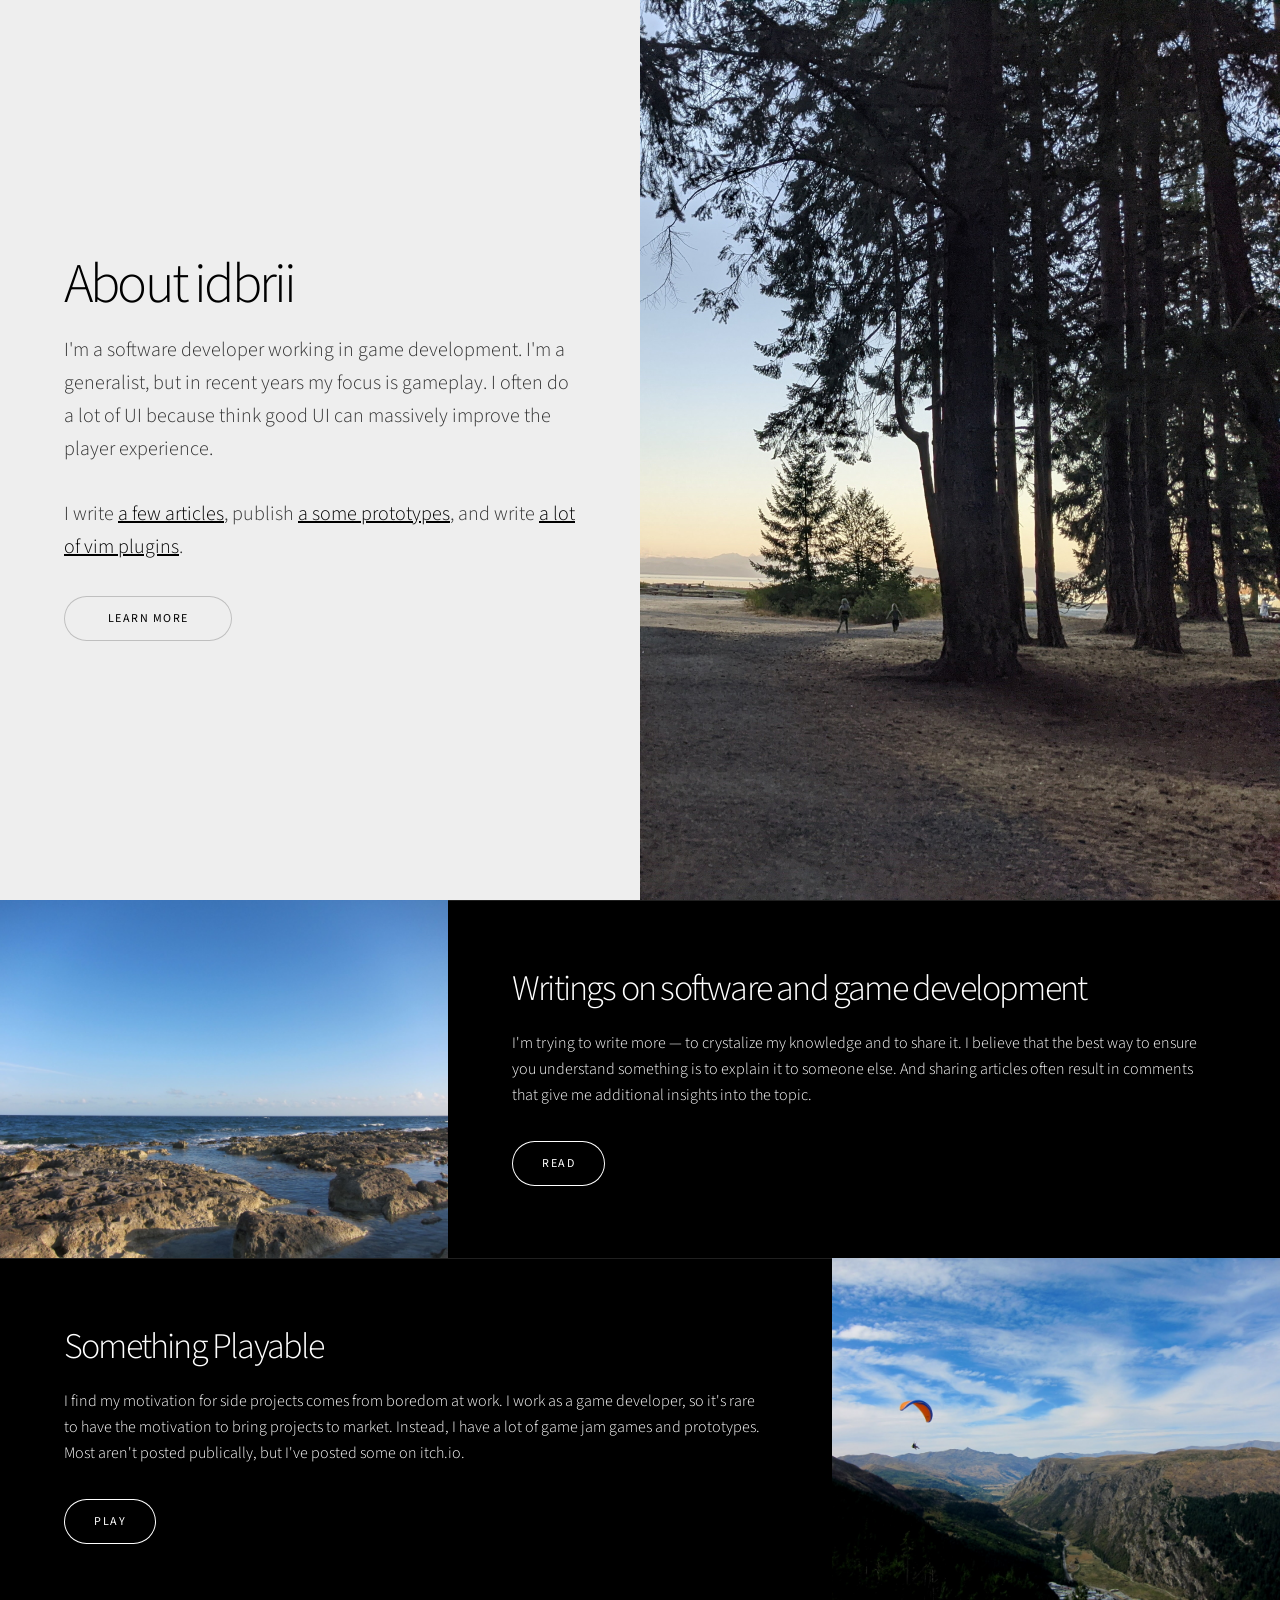
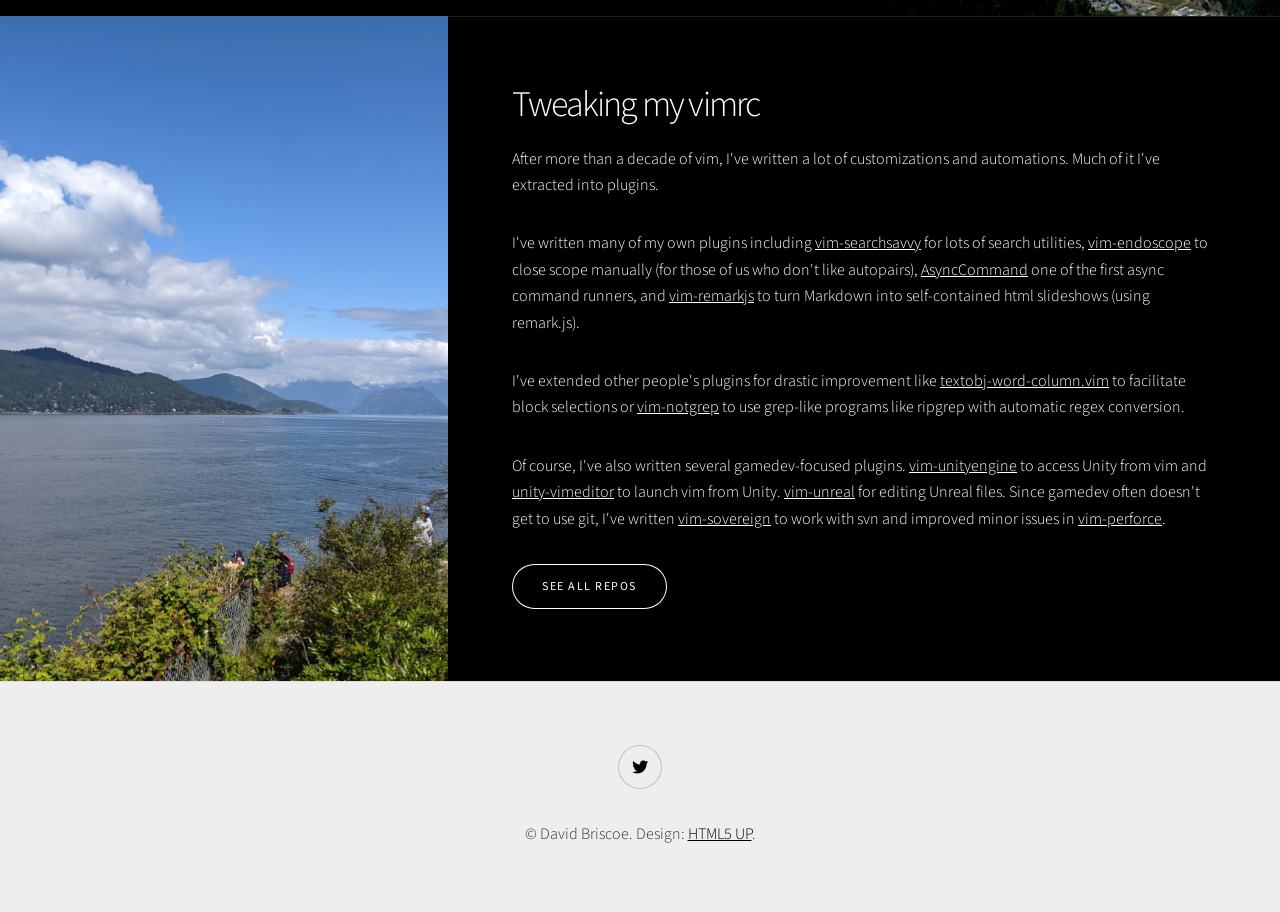
==== about/index.html @ e395a301 "Move idbrii -> about; enable redirect" ====
<!DOCTYPE HTML>
<!--
	Based on Story by HTML5 UP
	html5up.net | @ajlkn
	Free for personal and commercial use under the CCA 3.0 license (html5up.net/license)
-->
<html>
	<head>
		<title>idbrii</title>
		<meta charset="utf-8" />
		<meta name="viewport" content="width=device-width, initial-scale=1, user-scalable=no" />
		<link rel="stylesheet" href="assets/css/main.css" />
		<noscript><link rel="stylesheet" href="assets/css/noscript.css" /></noscript>
	</head>
	<body class="is-preload">

		<!-- Wrapper -->
			<div id="wrapper" class="divided">

					<section class="banner style1 orient-left content-align-left image-position-right fullscreen onload-image-fade-in onload-content-fade-right "
						>
						<div class="content">
							<h1>About idbrii</h1>
							<p class="major">
								I'm a software developer working in game
								development. I'm a generalist, but in recent
								years my focus is gameplay. I often do a lot of
								UI because think good UI can massively improve
								the player experience.
							</p>
							<p class="major">
								I write <a href="#notes">a few articles</a>,
								publish <a href="#games">a some prototypes</a>,
								and write <a href="#vim">a lot of vim plugins</a>.</p>
							<ul class="actions stacked">
								<li><a href="#notes" class="button big wide smooth-scroll-middle">Learn More</a></li>
							</ul>
						</div>
						<div class="image">
							<img src="images/view-to-lake.jpg" alt="" />
						</div>
					</section>

					<section class="spotlight style1 orient-right content-align-left image-position-center onscroll-image-fade-in invert"
						id="notes">
						<div class="content">
							<h2>Writings on software and game development</h2>
							<p>
								I'm trying to write more — to crystalize my
								knowledge and to share it. I believe that the
								best way to ensure you understand something is
								to explain it to someone else. And sharing
								articles often result in comments that give me
								additional insights into the topic.
							</p>
							<ul class="actions stacked">
								<li><a href="https://idbrii.com/notes/" class="button">Read</a></li>
							</ul>
						</div>
						<div class="image">
							<img src="images/rocky-beach.jpg" alt="" />
						</div>
					</section>

					<section class="spotlight style1 orient-left content-align-left image-position-center onscroll-image-fade-in invert"
						id="games">
						<div class="content">
							<h2>Something Playable</h2>
							<p>
								I find my motivation for side projects comes
								from boredom at work. I work as a game
								developer, so it's rare to have the motivation
								to bring projects to market. Instead, I have a
								lot of game jam games and prototypes. Most
								aren't posted publically, but I've posted some
								on itch.io.
 							</p>
							<ul class="actions stacked">
								<li><a href="https://idbrii.itch.io/" class="button">Play</a></li>
							</ul>
						</div>
						<div class="image">
							<img src="images/parasail-sky.jpg" alt="" />
						</div>
					</section>

					<section class="spotlight style1 orient-right content-align-left image-position-center onscroll-image-fade-in invert"
						id="vim">
						<div class="content">
							<h2>Tweaking my vimrc</h2>
							<p>
								After more than a decade of vim, I've written a
								lot of customizations and automations. Much of
								it I've extracted into plugins.
							</p>
							<p>
								I've written many of my own plugins including
								<a href="https://github.com/idbrii/vim-searchsavvy">vim-searchsavvy</a> for lots of search utilities,
								<a href="https://github.com/idbrii/vim-endoscope">vim-endoscope</a> to close scope manually (for those of us who don't like autopairs),
								<a href="https://github.com/idbrii/AsyncCommand">AsyncCommand</a> one of the first async command runners,
								and
								<a href="https://github.com/idbrii/vim-remarkjs">vim-remarkjs</a> to turn Markdown into self-contained html slideshows (using remark.js).
							</p>
							<p>
								I've extended other people's plugins for drastic improvement like
								<a href="https://github.com/idbrii/textobj-word-column.vim">textobj-word-column.vim</a> to facilitate block selections or
								<a href="https://github.com/idbrii/vim-notgrep">vim-notgrep</a> to use grep-like programs like ripgrep with automatic regex conversion.
							</p>
							<p>
								Of course, I've also written several gamedev-focused plugins.
								<a href="https://github.com/idbrii/vim-unityengine">vim-unityengine</a> to access Unity from vim and
								<a href="https://github.com/idbrii/unity-vimeditor">unity-vimeditor</a> to launch vim from Unity.
								<a href="https://github.com/idbrii/vim-unreal">vim-unreal</a> for editing Unreal files.
								Since gamedev often doesn't get to use git, I've written
								<a href="https://github.com/idbrii/vim-sovereign">vim-sovereign</a> to work with svn and improved minor issues in
								<a href="https://github.com/idbrii/vim-perforce">vim-perforce</a>.
							</p>
							<ul class="actions stacked">
								<li><a href="https://github.com/idbrii?tab=repositories&q=&type=source&language=vim+script&sort=stargazers" class="button">See All Repos</a></li>
							</ul>
						</div>
						<div class="image">
							<img src="images/distant-ferry.jpg" alt="" />
						</div>
					</section>

				<!-- Five -- >
					<section class="wrapper style1 align-center">
						<div class="inner">
							<h2>Massa sed condimentum</h2>
							<p>Lorem ipsum dolor sit amet, consectetur adipiscing elit. Morbi id ante sed ex pharetra lacinia sit amet vel massa. Donec facilisis laoreet nulla eu bibendum. Donec ut ex risus. Fusce lorem lectus, pharetra pretium massa et, hendrerit vestibulum odio lorem ipsum.</p>
						</div>

						<!-- Gallery -- >
							<div class="gallery style2 medium lightbox onscroll-fade-in">
								<article>
									<a href="images/gallery/fulls/01.jpg" class="image">
										<img src="images/gallery/thumbs/01.jpg" alt="" />
									</a>
									<div class="caption">
										<h3>Ipsum Dolor</h3>
										<p>Lorem ipsum dolor amet, consectetur magna etiam elit. Etiam sed ultrices.</p>
										<ul class="actions fixed">
											<li><span class="button small">Details</span></li>
										</ul>
									</div>
								</article>
								<article>
									<a href="images/gallery/fulls/02.jpg" class="image">
										<img src="images/gallery/thumbs/02.jpg" alt="" />
									</a>
									<div class="caption">
										<h3>Feugiat Lorem</h3>
										<p>Lorem ipsum dolor amet, consectetur magna etiam elit. Etiam sed ultrices.</p>
										<ul class="actions fixed">
											<li><span class="button small">Details</span></li>
										</ul>
									</div>
								</article>
							</div>

					</section>

				<!-- Six -- >
					<section class="wrapper style1 align-center">
						<div class="inner">
							<h2>Ipsum sed consequat</h2>
							<p>Lorem ipsum dolor sit amet, consectetur adipiscing elit. Morbi id ante sed ex pharetra lacinia sit amet vel massa. Donec facilisis laoreet nulla eu bibendum. Donec ut ex risus. Fusce lorem lectus, pharetra pretium massa et, hendrerit vestibulum odio lorem ipsum.</p>
							<div class="items style1 medium onscroll-fade-in">
								<section>
									<span class="icon style2 major fa-gem"></span>
									<h3>Lorem</h3>
									<p>Lorem ipsum dolor sit amet, consectetur adipiscing elit. Morbi dui turpis, cursus eget orci amet aliquam congue semper. Etiam eget ultrices risus nec tempor elit.</p>
								</section>
								<section>
									<span class="icon solid style2 major fa-save"></span>
									<h3>Ipsum</h3>
									<p>Lorem ipsum dolor sit amet, consectetur adipiscing elit. Morbi dui turpis, cursus eget orci amet aliquam congue semper. Etiam eget ultrices risus nec tempor elit.</p>
								</section>
							</div>
						</div>
					</section>

				<!-- Seven -- >
					<section class="wrapper style1 align-center">
						<div class="inner medium">
							<h2>Get in touch</h2>
							<form method="post" action="#">
								<div class="fields">
									<div class="field half">
										<label for="name">Name</label>
										<input type="text" name="name" id="name" value="" />
									</div>
									<div class="field half">
										<label for="email">Email</label>
										<input type="email" name="email" id="email" value="" />
									</div>
									<div class="field">
										<label for="message">Message</label>
										<textarea name="message" id="message" rows="6"></textarea>
									</div>
								</div>
								<ul class="actions special">
									<li><input type="submit" name="submit" id="submit" value="Send Message" /></li>
								</ul>
							</form>

						</div>
					</section>

				<!-- Footer -->
					<footer class="wrapper style1 align-center">
						<div class="inner">
							<ul class="icons">
								<li><a href="https://twitter.com/idbrii" class="icon brands style2 fa-twitter"><span class="label">Twitter</span></a></li>
								<!--~ <li><a href="#" class="icon brands style2 fa-facebook-f"><span class="label">Facebook</span></a></li> -->
								<!--~ <li><a href="#" class="icon brands style2 fa-instagram"><span class="label">Instagram</span></a></li> -->
								<!--~ <li><a href="#" class="icon brands style2 fa-linkedin-in"><span class="label">LinkedIn</span></a></li> -->
								<!--~ <li><a href="#" class="icon style2 fa-envelope"><span class="label">Email</span></a></li> -->
							</ul>
							<p>&copy; David Briscoe. Design: <a href="https://html5up.net">HTML5 UP</a>.</p>
						</div>
					</footer>

			</div>

		<!-- Scripts -->
			<script src="assets/js/jquery.min.js"></script>
			<script src="assets/js/jquery.scrollex.min.js"></script>
			<script src="assets/js/jquery.scrolly.min.js"></script>
			<script src="assets/js/browser.min.js"></script>
			<script src="assets/js/breakpoints.min.js"></script>
			<script src="assets/js/util.js"></script>
			<script src="assets/js/main.js"></script>

	</body>
</html>
---- about/assets/css/main.css ----
@import url(fontawesome-all.min.css);
@import url("https://fonts.googleapis.com/css?family=Source+Sans+Pro:300,300i,400,400i");

/*
	Story by HTML5 UP
	html5up.net | @ajlkn
	Free for personal and commercial use under the CCA 3.0 license (html5up.net/license)
*/

html, body, div, span, applet, object,
iframe, h1, h2, h3, h4, h5, h6, p, blockquote,
pre, a, abbr, acronym, address, big, cite,
code, del, dfn, em, img, ins, kbd, q, s, samp,
small, strike, strong, sub, sup, tt, var, b,
u, i, center, dl, dt, dd, ol, ul, li, fieldset,
form, label, legend, table, caption, tbody,
tfoot, thead, tr, th, td, article, aside,
canvas, details, embed, figure, figcaption,
footer, header, hgroup, menu, nav, output, ruby,
section, summary, time, mark, audio, video {
	margin: 0;
	padding: 0;
	border: 0;
	font-size: 100%;
	font: inherit;
	vertical-align: baseline;}

article, aside, details, figcaption, figure,
footer, header, hgroup, menu, nav, section {
	display: block;}

body {
	line-height: 1;
}

ol, ul {
	list-style: none;
}

blockquote, q {
	quotes: none;
}

	blockquote:before, blockquote:after, q:before, q:after {
		content: '';
		content: none;
	}

table {
	border-collapse: collapse;
	border-spacing: 0;
}

body {
	-webkit-text-size-adjust: none;
}

mark {
	background-color: transparent;
	color: inherit;
}

input::-moz-focus-inner {
	border: 0;
	padding: 0;
}

input, select, textarea {
	-moz-appearance: none;
	-webkit-appearance: none;
	-ms-appearance: none;
	appearance: none;
}

/* Basic */

	@-ms-viewport {
		width: device-width;
	}

	body {
		-ms-overflow-style: scrollbar;
	}

	@media screen and (max-width: 480px) {

		html, body {
			min-width: 320px;
		}

	}

	html {
		box-sizing: border-box;
	}

	*, *:before, *:after {
		box-sizing: inherit;
	}

	body {
		background: #eeeeee;
	}

		body.is-preload *, body.is-preload *:before, body.is-preload *:after {
			-moz-animation: none !important;
			-webkit-animation: none !important;
			-ms-animation: none !important;
			animation: none !important;
			-moz-transition: none !important;
			-webkit-transition: none !important;
			-ms-transition: none !important;
			transition: none !important;
		}

/* Type */

	html {
		font-size: 18pt;
	}

		@media screen and (max-width: 1680px) {

			html {
				font-size: 14pt;
			}

		}

		@media screen and (max-width: 1280px) {

			html {
				font-size: 12pt;
			}

		}

		@media screen and (max-width: 736px) {

			html {
				font-size: 11pt;
			}

		}

		@media screen and (max-width: 360px) {

			html {
				font-size: 10pt;
			}

		}

	body {
		background-color: #eeeeee;
		color: #333333;
	}

	body, input, select, textarea {
		font-family: "Source Sans Pro", Helvetica, sans-serif;
		font-size: 1rem;
		font-weight: 300;
		line-height: 1.65;
	}

	a {
		-moz-transition: color 0.2s ease-in-out;
		-webkit-transition: color 0.2s ease-in-out;
		-ms-transition: color 0.2s ease-in-out;
		transition: color 0.2s ease-in-out;
		text-decoration: underline;
	}

		a:hover {
			text-decoration: none;
		}

	strong, b {
		font-weight: 400;
	}

	em, i {
		font-style: italic;
	}

	p {
		margin: 0 0 2rem 0;
	}

		p.major {
			font-size: 1.25rem;
		}

	h1, h2, h3, h4, h5, h6 {
		font-weight: 300;
		line-height: 1.375;
		letter-spacing: -0.05em;
		margin: 0 0 1rem 0;
	}

		h1 a, h2 a, h3 a, h4 a, h5 a, h6 a {
			color: inherit;
			text-decoration: none;
		}

	h1 {
		font-size: 3.5rem;
		line-height: 1.2;
	}

	h2 {
		font-size: 2.25rem;
	}

	h3 {
		font-size: 1.5rem;
	}

	h4 {
		font-size: 1.1rem;
	}

	h5 {
		font-size: 0.9rem;
	}

	h6 {
		font-size: 0.7rem;
	}

	sub {
		font-size: 0.8rem;
		position: relative;
		top: 0.5rem;
	}

	sup {
		font-size: 0.8rem;
		position: relative;
		top: -0.5rem;
	}

	blockquote {
		border-left: solid 4px;
		font-style: italic;
		margin: 0 0 2rem 0;
		padding: 0.5rem 0 0.5rem 2rem;
	}

	code {
		border-radius: 4px;
		font-family: "Courier New", monospace;
		font-size: 0.9em;
		margin: 0 0.25rem;
		padding: 0.25rem 0.325rem;
	}

	pre {
		-webkit-overflow-scrolling: touch;
		font-family: "Courier New", monospace;
		font-size: 0.9em;
		margin: 0 0 2rem 0;
	}

		pre code {
			display: block;
			line-height: 1.5;
			padding: 0.75rem 1rem;
			overflow-x: auto;
		}

	hr {
		border: 0;
		border-bottom: solid 1px;
		margin: 2.5rem 0;
	}

		hr.major {
			margin: 3.5rem 0;
		}

	.align-left {
		text-align: left;
	}

	.align-center {
		text-align: center;
	}

	.align-right {
		text-align: right;
	}

	@media screen and (max-width: 736px) {

		p.major {
			font-size: 1.1rem;
		}

		h1 {
			font-size: 2.5rem;
		}

		h2 {
			font-size: 2rem;
		}

		h3 {
			font-size: 1.25rem;
		}

		h4 {
			font-size: 1rem;
		}

	}

	input, select, textarea {
		color: #000000;
	}

	a {
		color: #000000;
	}

		a:hover {
			color: #47D3E5;
		}

	strong, b {
		color: #000000;
	}

	h1, h2, h3, h4, h5, h6 {
		color: #000000;
	}

	blockquote {
		border-left-color: rgba(0, 0, 0, 0.2);
	}

	code {
		background: rgba(0, 0, 0, 0.05);
		border-color: rgba(0, 0, 0, 0.2);
	}

	hr {
		border-bottom-color: rgba(0, 0, 0, 0.2);
	}

/* Row */

	.row {
		display: flex;
		flex-wrap: wrap;
		box-sizing: border-box;
		align-items: stretch;
	}

		.row > * {
			box-sizing: border-box;
		}

		.row.gtr-uniform > * > :last-child {
			margin-bottom: 0;
		}

		.row.aln-left {
			justify-content: flex-start;
		}

		.row.aln-center {
			justify-content: center;
		}

		.row.aln-right {
			justify-content: flex-end;
		}

		.row.aln-top {
			align-items: flex-start;
		}

		.row.aln-middle {
			align-items: center;
		}

		.row.aln-bottom {
			align-items: flex-end;
		}

		.row > .imp {
			order: -1;
		}

		.row > .col-1 {
			width: 8.33333%;
		}

		.row > .off-1 {
			margin-left: 8.33333%;
		}

		.row > .col-2 {
			width: 16.66667%;
		}

		.row > .off-2 {
			margin-left: 16.66667%;
		}

		.row > .col-3 {
			width: 25%;
		}

		.row > .off-3 {
			margin-left: 25%;
		}

		.row > .col-4 {
			width: 33.33333%;
		}

		.row > .off-4 {
			margin-left: 33.33333%;
		}

		.row > .col-5 {
			width: 41.66667%;
		}

		.row > .off-5 {
			margin-left: 41.66667%;
		}

		.row > .col-6 {
			width: 50%;
		}

		.row > .off-6 {
			margin-left: 50%;
		}

		.row > .col-7 {
			width: 58.33333%;
		}

		.row > .off-7 {
			margin-left: 58.33333%;
		}

		.row > .col-8 {
			width: 66.66667%;
		}

		.row > .off-8 {
			margin-left: 66.66667%;
		}

		.row > .col-9 {
			width: 75%;
		}

		.row > .off-9 {
			margin-left: 75%;
		}

		.row > .col-10 {
			width: 83.33333%;
		}

		.row > .off-10 {
			margin-left: 83.33333%;
		}

		.row > .col-11 {
			width: 91.66667%;
		}

		.row > .off-11 {
			margin-left: 91.66667%;
		}

		.row > .col-12 {
			width: 100%;
		}

		.row > .off-12 {
			margin-left: 100%;
		}

		.row.gtr-0 {
			margin-top: 0;
			margin-left: 0rem;
		}

			.row.gtr-0 > * {
				padding: 0 0 0 0rem;
			}

			.row.gtr-0.gtr-uniform {
				margin-top: 0rem;
			}

				.row.gtr-0.gtr-uniform > * {
					padding-top: 0rem;
				}

		.row.gtr-25 {
			margin-top: 0;
			margin-left: -0.5rem;
		}

			.row.gtr-25 > * {
				padding: 0 0 0 0.5rem;
			}

			.row.gtr-25.gtr-uniform {
				margin-top: -0.5rem;
			}

				.row.gtr-25.gtr-uniform > * {
					padding-top: 0.5rem;
				}

		.row.gtr-50 {
			margin-top: 0;
			margin-left: -1rem;
		}

			.row.gtr-50 > * {
				padding: 0 0 0 1rem;
			}

			.row.gtr-50.gtr-uniform {
				margin-top: -1rem;
			}

				.row.gtr-50.gtr-uniform > * {
					padding-top: 1rem;
				}

		.row {
			margin-top: 0;
			margin-left: -2rem;
		}

			.row > * {
				padding: 0 0 0 2rem;
			}

			.row.gtr-uniform {
				margin-top: -2rem;
			}

				.row.gtr-uniform > * {
					padding-top: 2rem;
				}

		.row.gtr-150 {
			margin-top: 0;
			margin-left: -3rem;
		}

			.row.gtr-150 > * {
				padding: 0 0 0 3rem;
			}

			.row.gtr-150.gtr-uniform {
				margin-top: -3rem;
			}

				.row.gtr-150.gtr-uniform > * {
					padding-top: 3rem;
				}

		.row.gtr-200 {
			margin-top: 0;
			margin-left: -4rem;
		}

			.row.gtr-200 > * {
				padding: 0 0 0 4rem;
			}

			.row.gtr-200.gtr-uniform {
				margin-top: -4rem;
			}

				.row.gtr-200.gtr-uniform > * {
					padding-top: 4rem;
				}

		@media screen and (max-width: 1680px) {

			.row {
				display: flex;
				flex-wrap: wrap;
				box-sizing: border-box;
				align-items: stretch;
			}

				.row > * {
					box-sizing: border-box;
				}

				.row.gtr-uniform > * > :last-child {
					margin-bottom: 0;
				}

				.row.aln-left {
					justify-content: flex-start;
				}

				.row.aln-center {
					justify-content: center;
				}

				.row.aln-right {
					justify-content: flex-end;
				}

				.row.aln-top {
					align-items: flex-start;
				}

				.row.aln-middle {
					align-items: center;
				}

				.row.aln-bottom {
					align-items: flex-end;
				}

				.row > .imp-xlarge {
					order: -1;
				}

				.row > .col-1-xlarge {
					width: 8.33333%;
				}

				.row > .off-1-xlarge {
					margin-left: 8.33333%;
				}

				.row > .col-2-xlarge {
					width: 16.66667%;
				}

				.row > .off-2-xlarge {
					margin-left: 16.66667%;
				}

				.row > .col-3-xlarge {
					width: 25%;
				}

				.row > .off-3-xlarge {
					margin-left: 25%;
				}

				.row > .col-4-xlarge {
					width: 33.33333%;
				}

				.row > .off-4-xlarge {
					margin-left: 33.33333%;
				}

				.row > .col-5-xlarge {
					width: 41.66667%;
				}

				.row > .off-5-xlarge {
					margin-left: 41.66667%;
				}

				.row > .col-6-xlarge {
					width: 50%;
				}

				.row > .off-6-xlarge {
					margin-left: 50%;
				}

				.row > .col-7-xlarge {
					width: 58.33333%;
				}

				.row > .off-7-xlarge {
					margin-left: 58.33333%;
				}

				.row > .col-8-xlarge {
					width: 66.66667%;
				}

				.row > .off-8-xlarge {
					margin-left: 66.66667%;
				}

				.row > .col-9-xlarge {
					width: 75%;
				}

				.row > .off-9-xlarge {
					margin-left: 75%;
				}

				.row > .col-10-xlarge {
					width: 83.33333%;
				}

				.row > .off-10-xlarge {
					margin-left: 83.33333%;
				}

				.row > .col-11-xlarge {
					width: 91.66667%;
				}

				.row > .off-11-xlarge {
					margin-left: 91.66667%;
				}

				.row > .col-12-xlarge {
					width: 100%;
				}

				.row > .off-12-xlarge {
					margin-left: 100%;
				}

				.row.gtr-0 {
					margin-top: 0;
					margin-left: 0rem;
				}

					.row.gtr-0 > * {
						padding: 0 0 0 0rem;
					}

					.row.gtr-0.gtr-uniform {
						margin-top: 0rem;
					}

						.row.gtr-0.gtr-uniform > * {
							padding-top: 0rem;
						}

				.row.gtr-25 {
					margin-top: 0;
					margin-left: -0.5rem;
				}

					.row.gtr-25 > * {
						padding: 0 0 0 0.5rem;
					}

					.row.gtr-25.gtr-uniform {
						margin-top: -0.5rem;
					}

						.row.gtr-25.gtr-uniform > * {
							padding-top: 0.5rem;
						}

				.row.gtr-50 {
					margin-top: 0;
					margin-left: -1rem;
				}

					.row.gtr-50 > * {
						padding: 0 0 0 1rem;
					}

					.row.gtr-50.gtr-uniform {
						margin-top: -1rem;
					}

						.row.gtr-50.gtr-uniform > * {
							padding-top: 1rem;
						}

				.row {
					margin-top: 0;
					margin-left: -2rem;
				}

					.row > * {
						padding: 0 0 0 2rem;
					}

					.row.gtr-uniform {
						margin-top: -2rem;
					}

						.row.gtr-uniform > * {
							padding-top: 2rem;
						}

				.row.gtr-150 {
					margin-top: 0;
					margin-left: -3rem;
				}

					.row.gtr-150 > * {
						padding: 0 0 0 3rem;
					}

					.row.gtr-150.gtr-uniform {
						margin-top: -3rem;
					}

						.row.gtr-150.gtr-uniform > * {
							padding-top: 3rem;
						}

				.row.gtr-200 {
					margin-top: 0;
					margin-left: -4rem;
				}

					.row.gtr-200 > * {
						padding: 0 0 0 4rem;
					}

					.row.gtr-200.gtr-uniform {
						margin-top: -4rem;
					}

						.row.gtr-200.gtr-uniform > * {
							padding-top: 4rem;
						}

		}

		@media screen and (max-width: 1280px) {

			.row {
				display: flex;
				flex-wrap: wrap;
				box-sizing: border-box;
				align-items: stretch;
			}

				.row > * {
					box-sizing: border-box;
				}

				.row.gtr-uniform > * > :last-child {
					margin-bottom: 0;
				}

				.row.aln-left {
					justify-content: flex-start;
				}

				.row.aln-center {
					justify-content: center;
				}

				.row.aln-right {
					justify-content: flex-end;
				}

				.row.aln-top {
					align-items: flex-start;
				}

				.row.aln-middle {
					align-items: center;
				}

				.row.aln-bottom {
					align-items: flex-end;
				}

				.row > .imp-large {
					order: -1;
				}

				.row > .col-1-large {
					width: 8.33333%;
				}

				.row > .off-1-large {
					margin-left: 8.33333%;
				}

				.row > .col-2-large {
					width: 16.66667%;
				}

				.row > .off-2-large {
					margin-left: 16.66667%;
				}

				.row > .col-3-large {
					width: 25%;
				}

				.row > .off-3-large {
					margin-left: 25%;
				}

				.row > .col-4-large {
					width: 33.33333%;
				}

				.row > .off-4-large {
					margin-left: 33.33333%;
				}

				.row > .col-5-large {
					width: 41.66667%;
				}

				.row > .off-5-large {
					margin-left: 41.66667%;
				}

				.row > .col-6-large {
					width: 50%;
				}

				.row > .off-6-large {
					margin-left: 50%;
				}

				.row > .col-7-large {
					width: 58.33333%;
				}

				.row > .off-7-large {
					margin-left: 58.33333%;
				}

				.row > .col-8-large {
					width: 66.66667%;
				}

				.row > .off-8-large {
					margin-left: 66.66667%;
				}

				.row > .col-9-large {
					width: 75%;
				}

				.row > .off-9-large {
					margin-left: 75%;
				}

				.row > .col-10-large {
					width: 83.33333%;
				}

				.row > .off-10-large {
					margin-left: 83.33333%;
				}

				.row > .col-11-large {
					width: 91.66667%;
				}

				.row > .off-11-large {
					margin-left: 91.66667%;
				}

				.row > .col-12-large {
					width: 100%;
				}

				.row > .off-12-large {
					margin-left: 100%;
				}

				.row.gtr-0 {
					margin-top: 0;
					margin-left: 0rem;
				}

					.row.gtr-0 > * {
						padding: 0 0 0 0rem;
					}

					.row.gtr-0.gtr-uniform {
						margin-top: 0rem;
					}

						.row.gtr-0.gtr-uniform > * {
							padding-top: 0rem;
						}

				.row.gtr-25 {
					margin-top: 0;
					margin-left: -0.5rem;
				}

					.row.gtr-25 > * {
						padding: 0 0 0 0.5rem;
					}

					.row.gtr-25.gtr-uniform {
						margin-top: -0.5rem;
					}

						.row.gtr-25.gtr-uniform > * {
							padding-top: 0.5rem;
						}

				.row.gtr-50 {
					margin-top: 0;
					margin-left: -1rem;
				}

					.row.gtr-50 > * {
						padding: 0 0 0 1rem;
					}

					.row.gtr-50.gtr-uniform {
						margin-top: -1rem;
					}

						.row.gtr-50.gtr-uniform > * {
							padding-top: 1rem;
						}

				.row {
					margin-top: 0;
					margin-left: -2rem;
				}

					.row > * {
						padding: 0 0 0 2rem;
					}

					.row.gtr-uniform {
						margin-top: -2rem;
					}

						.row.gtr-uniform > * {
							padding-top: 2rem;
						}

				.row.gtr-150 {
					margin-top: 0;
					margin-left: -3rem;
				}

					.row.gtr-150 > * {
						padding: 0 0 0 3rem;
					}

					.row.gtr-150.gtr-uniform {
						margin-top: -3rem;
					}

						.row.gtr-150.gtr-uniform > * {
							padding-top: 3rem;
						}

				.row.gtr-200 {
					margin-top: 0;
					margin-left: -4rem;
				}

					.row.gtr-200 > * {
						padding: 0 0 0 4rem;
					}

					.row.gtr-200.gtr-uniform {
						margin-top: -4rem;
					}

						.row.gtr-200.gtr-uniform > * {
							padding-top: 4rem;
						}

		}

		@media screen and (max-width: 980px) {

			.row {
				display: flex;
				flex-wrap: wrap;
				box-sizing: border-box;
				align-items: stretch;
			}

				.row > * {
					box-sizing: border-box;
				}

				.row.gtr-uniform > * > :last-child {
					margin-bottom: 0;
				}

				.row.aln-left {
					justify-content: flex-start;
				}

				.row.aln-center {
					justify-content: center;
				}

				.row.aln-right {
					justify-content: flex-end;
				}

				.row.aln-top {
					align-items: flex-start;
				}

				.row.aln-middle {
					align-items: center;
				}

				.row.aln-bottom {
					align-items: flex-end;
				}

				.row > .imp-medium {
					order: -1;
				}

				.row > .col-1-medium {
					width: 8.33333%;
				}

				.row > .off-1-medium {
					margin-left: 8.33333%;
				}

				.row > .col-2-medium {
					width: 16.66667%;
				}

				.row > .off-2-medium {
					margin-left: 16.66667%;
				}

				.row > .col-3-medium {
					width: 25%;
				}

				.row > .off-3-medium {
					margin-left: 25%;
				}

				.row > .col-4-medium {
					width: 33.33333%;
				}

				.row > .off-4-medium {
					margin-left: 33.33333%;
				}

				.row > .col-5-medium {
					width: 41.66667%;
				}

				.row > .off-5-medium {
					margin-left: 41.66667%;
				}

				.row > .col-6-medium {
					width: 50%;
				}

				.row > .off-6-medium {
					margin-left: 50%;
				}

				.row > .col-7-medium {
					width: 58.33333%;
				}

				.row > .off-7-medium {
					margin-left: 58.33333%;
				}

				.row > .col-8-medium {
					width: 66.66667%;
				}

				.row > .off-8-medium {
					margin-left: 66.66667%;
				}

				.row > .col-9-medium {
					width: 75%;
				}

				.row > .off-9-medium {
					margin-left: 75%;
				}

				.row > .col-10-medium {
					width: 83.33333%;
				}

				.row > .off-10-medium {
					margin-left: 83.33333%;
				}

				.row > .col-11-medium {
					width: 91.66667%;
				}

				.row > .off-11-medium {
					margin-left: 91.66667%;
				}

				.row > .col-12-medium {
					width: 100%;
				}

				.row > .off-12-medium {
					margin-left: 100%;
				}

				.row.gtr-0 {
					margin-top: 0;
					margin-left: 0rem;
				}

					.row.gtr-0 > * {
						padding: 0 0 0 0rem;
					}

					.row.gtr-0.gtr-uniform {
						margin-top: 0rem;
					}

						.row.gtr-0.gtr-uniform > * {
							padding-top: 0rem;
						}

				.row.gtr-25 {
					margin-top: 0;
					margin-left: -0.5rem;
				}

					.row.gtr-25 > * {
						padding: 0 0 0 0.5rem;
					}

					.row.gtr-25.gtr-uniform {
						margin-top: -0.5rem;
					}

						.row.gtr-25.gtr-uniform > * {
							padding-top: 0.5rem;
						}

				.row.gtr-50 {
					margin-top: 0;
					margin-left: -1rem;
				}

					.row.gtr-50 > * {
						padding: 0 0 0 1rem;
					}

					.row.gtr-50.gtr-uniform {
						margin-top: -1rem;
					}

						.row.gtr-50.gtr-uniform > * {
							padding-top: 1rem;
						}

				.row {
					margin-top: 0;
					margin-left: -2rem;
				}

					.row > * {
						padding: 0 0 0 2rem;
					}

					.row.gtr-uniform {
						margin-top: -2rem;
					}

						.row.gtr-uniform > * {
							padding-top: 2rem;
						}

				.row.gtr-150 {
					margin-top: 0;
					margin-left: -3rem;
				}

					.row.gtr-150 > * {
						padding: 0 0 0 3rem;
					}

					.row.gtr-150.gtr-uniform {
						margin-top: -3rem;
					}

						.row.gtr-150.gtr-uniform > * {
							padding-top: 3rem;
						}

				.row.gtr-200 {
					margin-top: 0;
					margin-left: -4rem;
				}

					.row.gtr-200 > * {
						padding: 0 0 0 4rem;
					}

					.row.gtr-200.gtr-uniform {
						margin-top: -4rem;
					}

						.row.gtr-200.gtr-uniform > * {
							padding-top: 4rem;
						}

		}

		@media screen and (max-width: 736px) {

			.row {
				display: flex;
				flex-wrap: wrap;
				box-sizing: border-box;
				align-items: stretch;
			}

				.row > * {
					box-sizing: border-box;
				}

				.row.gtr-uniform > * > :last-child {
					margin-bottom: 0;
				}

				.row.aln-left {
					justify-content: flex-start;
				}

				.row.aln-center {
					justify-content: center;
				}

				.row.aln-right {
					justify-content: flex-end;
				}

				.row.aln-top {
					align-items: flex-start;
				}

				.row.aln-middle {
					align-items: center;
				}

				.row.aln-bottom {
					align-items: flex-end;
				}

				.row > .imp-small {
					order: -1;
				}

				.row > .col-1-small {
					width: 8.33333%;
				}

				.row > .off-1-small {
					margin-left: 8.33333%;
				}

				.row > .col-2-small {
					width: 16.66667%;
				}

				.row > .off-2-small {
					margin-left: 16.66667%;
				}

				.row > .col-3-small {
					width: 25%;
				}

				.row > .off-3-small {
					margin-left: 25%;
				}

				.row > .col-4-small {
					width: 33.33333%;
				}

				.row > .off-4-small {
					margin-left: 33.33333%;
				}

				.row > .col-5-small {
					width: 41.66667%;
				}

				.row > .off-5-small {
					margin-left: 41.66667%;
				}

				.row > .col-6-small {
					width: 50%;
				}

				.row > .off-6-small {
					margin-left: 50%;
				}

				.row > .col-7-small {
					width: 58.33333%;
				}

				.row > .off-7-small {
					margin-left: 58.33333%;
				}

				.row > .col-8-small {
					width: 66.66667%;
				}

				.row > .off-8-small {
					margin-left: 66.66667%;
				}

				.row > .col-9-small {
					width: 75%;
				}

				.row > .off-9-small {
					margin-left: 75%;
				}

				.row > .col-10-small {
					width: 83.33333%;
				}

				.row > .off-10-small {
					margin-left: 83.33333%;
				}

				.row > .col-11-small {
					width: 91.66667%;
				}

				.row > .off-11-small {
					margin-left: 91.66667%;
				}

				.row > .col-12-small {
					width: 100%;
				}

				.row > .off-12-small {
					margin-left: 100%;
				}

				.row.gtr-0 {
					margin-top: 0;
					margin-left: 0rem;
				}

					.row.gtr-0 > * {
						padding: 0 0 0 0rem;
					}

					.row.gtr-0.gtr-uniform {
						margin-top: 0rem;
					}

						.row.gtr-0.gtr-uniform > * {
							padding-top: 0rem;
						}

				.row.gtr-25 {
					margin-top: 0;
					margin-left: -0.5rem;
				}

					.row.gtr-25 > * {
						padding: 0 0 0 0.5rem;
					}

					.row.gtr-25.gtr-uniform {
						margin-top: -0.5rem;
					}

						.row.gtr-25.gtr-uniform > * {
							padding-top: 0.5rem;
						}

				.row.gtr-50 {
					margin-top: 0;
					margin-left: -1rem;
				}

					.row.gtr-50 > * {
						padding: 0 0 0 1rem;
					}

					.row.gtr-50.gtr-uniform {
						margin-top: -1rem;
					}

						.row.gtr-50.gtr-uniform > * {
							padding-top: 1rem;
						}

				.row {
					margin-top: 0;
					margin-left: -2rem;
				}

					.row > * {
						padding: 0 0 0 2rem;
					}

					.row.gtr-uniform {
						margin-top: -2rem;
					}

						.row.gtr-uniform > * {
							padding-top: 2rem;
						}

				.row.gtr-150 {
					margin-top: 0;
					margin-left: -3rem;
				}

					.row.gtr-150 > * {
						padding: 0 0 0 3rem;
					}

					.row.gtr-150.gtr-uniform {
						margin-top: -3rem;
					}

						.row.gtr-150.gtr-uniform > * {
							padding-top: 3rem;
						}

				.row.gtr-200 {
					margin-top: 0;
					margin-left: -4rem;
				}

					.row.gtr-200 > * {
						padding: 0 0 0 4rem;
					}

					.row.gtr-200.gtr-uniform {
						margin-top: -4rem;
					}

						.row.gtr-200.gtr-uniform > * {
							padding-top: 4rem;
						}

		}

		@media screen and (max-width: 480px) {

			.row {
				display: flex;
				flex-wrap: wrap;
				box-sizing: border-box;
				align-items: stretch;
			}

				.row > * {
					box-sizing: border-box;
				}

				.row.gtr-uniform > * > :last-child {
					margin-bottom: 0;
				}

				.row.aln-left {
					justify-content: flex-start;
				}

				.row.aln-center {
					justify-content: center;
				}

				.row.aln-right {
					justify-content: flex-end;
				}

				.row.aln-top {
					align-items: flex-start;
				}

				.row.aln-middle {
					align-items: center;
				}

				.row.aln-bottom {
					align-items: flex-end;
				}

				.row > .imp-xsmall {
					order: -1;
				}

				.row > .col-1-xsmall {
					width: 8.33333%;
				}

				.row > .off-1-xsmall {
					margin-left: 8.33333%;
				}

				.row > .col-2-xsmall {
					width: 16.66667%;
				}

				.row > .off-2-xsmall {
					margin-left: 16.66667%;
				}

				.row > .col-3-xsmall {
					width: 25%;
				}

				.row > .off-3-xsmall {
					margin-left: 25%;
				}

				.row > .col-4-xsmall {
					width: 33.33333%;
				}

				.row > .off-4-xsmall {
					margin-left: 33.33333%;
				}

				.row > .col-5-xsmall {
					width: 41.66667%;
				}

				.row > .off-5-xsmall {
					margin-left: 41.66667%;
				}

				.row > .col-6-xsmall {
					width: 50%;
				}

				.row > .off-6-xsmall {
					margin-left: 50%;
				}

				.row > .col-7-xsmall {
					width: 58.33333%;
				}

				.row > .off-7-xsmall {
					margin-left: 58.33333%;
				}

				.row > .col-8-xsmall {
					width: 66.66667%;
				}

				.row > .off-8-xsmall {
					margin-left: 66.66667%;
				}

				.row > .col-9-xsmall {
					width: 75%;
				}

				.row > .off-9-xsmall {
					margin-left: 75%;
				}

				.row > .col-10-xsmall {
					width: 83.33333%;
				}

				.row > .off-10-xsmall {
					margin-left: 83.33333%;
				}

				.row > .col-11-xsmall {
					width: 91.66667%;
				}

				.row > .off-11-xsmall {
					margin-left: 91.66667%;
				}

				.row > .col-12-xsmall {
					width: 100%;
				}

				.row > .off-12-xsmall {
					margin-left: 100%;
				}

				.row.gtr-0 {
					margin-top: 0;
					margin-left: 0rem;
				}

					.row.gtr-0 > * {
						padding: 0 0 0 0rem;
					}

					.row.gtr-0.gtr-uniform {
						margin-top: 0rem;
					}

						.row.gtr-0.gtr-uniform > * {
							padding-top: 0rem;
						}

				.row.gtr-25 {
					margin-top: 0;
					margin-left: -0.5rem;
				}

					.row.gtr-25 > * {
						padding: 0 0 0 0.5rem;
					}

					.row.gtr-25.gtr-uniform {
						margin-top: -0.5rem;
					}

						.row.gtr-25.gtr-uniform > * {
							padding-top: 0.5rem;
						}

				.row.gtr-50 {
					margin-top: 0;
					margin-left: -1rem;
				}

					.row.gtr-50 > * {
						padding: 0 0 0 1rem;
					}

					.row.gtr-50.gtr-uniform {
						margin-top: -1rem;
					}

						.row.gtr-50.gtr-uniform > * {
							padding-top: 1rem;
						}

				.row {
					margin-top: 0;
					margin-left: -2rem;
				}

					.row > * {
						padding: 0 0 0 2rem;
					}

					.row.gtr-uniform {
						margin-top: -2rem;
					}

						.row.gtr-uniform > * {
							padding-top: 2rem;
						}

				.row.gtr-150 {
					margin-top: 0;
					margin-left: -3rem;
				}

					.row.gtr-150 > * {
						padding: 0 0 0 3rem;
					}

					.row.gtr-150.gtr-uniform {
						margin-top: -3rem;
					}

						.row.gtr-150.gtr-uniform > * {
							padding-top: 3rem;
						}

				.row.gtr-200 {
					margin-top: 0;
					margin-left: -4rem;
				}

					.row.gtr-200 > * {
						padding: 0 0 0 4rem;
					}

					.row.gtr-200.gtr-uniform {
						margin-top: -4rem;
					}

						.row.gtr-200.gtr-uniform > * {
							padding-top: 4rem;
						}

		}

		@media screen and (max-width: 360px) {

			.row {
				display: flex;
				flex-wrap: wrap;
				box-sizing: border-box;
				align-items: stretch;
			}

				.row > * {
					box-sizing: border-box;
				}

				.row.gtr-uniform > * > :last-child {
					margin-bottom: 0;
				}

				.row.aln-left {
					justify-content: flex-start;
				}

				.row.aln-center {
					justify-content: center;
				}

				.row.aln-right {
					justify-content: flex-end;
				}

				.row.aln-top {
					align-items: flex-start;
				}

				.row.aln-middle {
					align-items: center;
				}

				.row.aln-bottom {
					align-items: flex-end;
				}

				.row > .imp-xxsmall {
					order: -1;
				}

				.row > .col-1-xxsmall {
					width: 8.33333%;
				}

				.row > .off-1-xxsmall {
					margin-left: 8.33333%;
				}

				.row > .col-2-xxsmall {
					width: 16.66667%;
				}

				.row > .off-2-xxsmall {
					margin-left: 16.66667%;
				}

				.row > .col-3-xxsmall {
					width: 25%;
				}

				.row > .off-3-xxsmall {
					margin-left: 25%;
				}

				.row > .col-4-xxsmall {
					width: 33.33333%;
				}

				.row > .off-4-xxsmall {
					margin-left: 33.33333%;
				}

				.row > .col-5-xxsmall {
					width: 41.66667%;
				}

				.row > .off-5-xxsmall {
					margin-left: 41.66667%;
				}

				.row > .col-6-xxsmall {
					width: 50%;
				}

				.row > .off-6-xxsmall {
					margin-left: 50%;
				}

				.row > .col-7-xxsmall {
					width: 58.33333%;
				}

				.row > .off-7-xxsmall {
					margin-left: 58.33333%;
				}

				.row > .col-8-xxsmall {
					width: 66.66667%;
				}

				.row > .off-8-xxsmall {
					margin-left: 66.66667%;
				}

				.row > .col-9-xxsmall {
					width: 75%;
				}

				.row > .off-9-xxsmall {
					margin-left: 75%;
				}

				.row > .col-10-xxsmall {
					width: 83.33333%;
				}

				.row > .off-10-xxsmall {
					margin-left: 83.33333%;
				}

				.row > .col-11-xxsmall {
					width: 91.66667%;
				}

				.row > .off-11-xxsmall {
					margin-left: 91.66667%;
				}

				.row > .col-12-xxsmall {
					width: 100%;
				}

				.row > .off-12-xxsmall {
					margin-left: 100%;
				}

				.row.gtr-0 {
					margin-top: 0;
					margin-left: 0rem;
				}

					.row.gtr-0 > * {
						padding: 0 0 0 0rem;
					}

					.row.gtr-0.gtr-uniform {
						margin-top: 0rem;
					}

						.row.gtr-0.gtr-uniform > * {
							padding-top: 0rem;
						}

				.row.gtr-25 {
					margin-top: 0;
					margin-left: -0.5rem;
				}

					.row.gtr-25 > * {
						padding: 0 0 0 0.5rem;
					}

					.row.gtr-25.gtr-uniform {
						margin-top: -0.5rem;
					}

						.row.gtr-25.gtr-uniform > * {
							padding-top: 0.5rem;
						}

				.row.gtr-50 {
					margin-top: 0;
					margin-left: -1rem;
				}

					.row.gtr-50 > * {
						padding: 0 0 0 1rem;
					}

					.row.gtr-50.gtr-uniform {
						margin-top: -1rem;
					}

						.row.gtr-50.gtr-uniform > * {
							padding-top: 1rem;
						}

				.row {
					margin-top: 0;
					margin-left: -2rem;
				}

					.row > * {
						padding: 0 0 0 2rem;
					}

					.row.gtr-uniform {
						margin-top: -2rem;
					}

						.row.gtr-uniform > * {
							padding-top: 2rem;
						}

				.row.gtr-150 {
					margin-top: 0;
					margin-left: -3rem;
				}

					.row.gtr-150 > * {
						padding: 0 0 0 3rem;
					}

					.row.gtr-150.gtr-uniform {
						margin-top: -3rem;
					}

						.row.gtr-150.gtr-uniform > * {
							padding-top: 3rem;
						}

				.row.gtr-200 {
					margin-top: 0;
					margin-left: -4rem;
				}

					.row.gtr-200 > * {
						padding: 0 0 0 4rem;
					}

					.row.gtr-200.gtr-uniform {
						margin-top: -4rem;
					}

						.row.gtr-200.gtr-uniform > * {
							padding-top: 4rem;
						}

		}

/* Box */

	.box {
		border-radius: 4px;
		border: solid 1px;
		margin-bottom: 2rem;
		padding: 1.5rem;
	}

		.box > :last-child,
		.box > :last-child > :last-child,
		.box > :last-child > :last-child > :last-child {
			margin-bottom: 0;
		}

		.box.alt {
			border: 0;
			border-radius: 0;
			padding: 0;
		}

	.box {
		border-color: rgba(0, 0, 0, 0.2);
	}

/* Button */

	input[type="submit"],
	input[type="reset"],
	input[type="button"],
	button,
	.button {
		-moz-appearance: none;
		-webkit-appearance: none;
		-ms-appearance: none;
		appearance: none;
		-moz-transition: background-color 0.2s ease-in-out, box-shadow 0.2s ease-in-out, color 0.2s ease-in-out;
		-webkit-transition: background-color 0.2s ease-in-out, box-shadow 0.2s ease-in-out, color 0.2s ease-in-out;
		-ms-transition: background-color 0.2s ease-in-out, box-shadow 0.2s ease-in-out, color 0.2s ease-in-out;
		transition: background-color 0.2s ease-in-out, box-shadow 0.2s ease-in-out, color 0.2s ease-in-out;
		border: 0;
		cursor: pointer;
		display: inline-block;
		font-weight: 400;
		letter-spacing: 0.125em;
		text-align: center;
		text-decoration: none;
		text-transform: uppercase;
		white-space: nowrap;
		font-size: 0.75rem;
		max-width: 20rem;
		height: 3.75em;
		line-height: 3.75em;
		border-radius: 3.75em;
		padding: 0 2.5em;
		text-overflow: ellipsis;
		overflow: hidden;
	}

		input[type="submit"].icon:before,
		input[type="reset"].icon:before,
		input[type="button"].icon:before,
		button.icon:before,
		.button.icon:before {
			margin-right: 0.5rem;
		}

		input[type="submit"].fit,
		input[type="reset"].fit,
		input[type="button"].fit,
		button.fit,
		.button.fit {
			width: 100%;
		}

		input[type="submit"].small,
		input[type="reset"].small,
		input[type="button"].small,
		button.small,
		.button.small {
			font-size: 0.6rem;
			height: 3.325em;
			line-height: 3.325em;
			border-radius: 3.325em;
			padding: 0 2em;
		}

		input[type="submit"].large,
		input[type="reset"].large,
		input[type="button"].large,
		button.large,
		.button.large {
			font-size: 0.8rem;
			height: 4em;
			line-height: 4em;
			border-radius: 4em;
			padding: 0 3em;
		}

		input[type="submit"].wide,
		input[type="reset"].wide,
		input[type="button"].wide,
		button.wide,
		.button.wide {
			min-width: 14em;
		}

		input[type="submit"].disabled, input[type="submit"]:disabled,
		input[type="reset"].disabled,
		input[type="reset"]:disabled,
		input[type="button"].disabled,
		input[type="button"]:disabled,
		button.disabled,
		button:disabled,
		.button.disabled,
		.button:disabled {
			pointer-events: none;
			opacity: 0.25;
		}

	input[type="submit"],
	input[type="reset"],
	input[type="button"],
	button,
	.button {
		background-color: transparent;
		box-shadow: inset 0 0 0 1px rgba(0, 0, 0, 0.2);
		color: #000000 !important;
	}

		input[type="submit"]:hover,
		input[type="reset"]:hover,
		input[type="button"]:hover,
		button:hover,
		.button:hover {
			box-shadow: inset 0 0 0 1px #47D3E5;
			color: #47D3E5 !important;
		}

		input[type="submit"]:active,
		input[type="reset"]:active,
		input[type="button"]:active,
		button:active,
		.button:active {
			background-color: rgba(71, 211, 229, 0.2);
			box-shadow: inset 0 0 0 1px #47D3E5;
			color: #47D3E5 !important;
		}

		input[type="submit"].primary,
		input[type="reset"].primary,
		input[type="button"].primary,
		button.primary,
		.button.primary {
			background-color: #000000;
			box-shadow: none;
			color: #ffffff !important;
		}

			input[type="submit"].primary:hover,
			input[type="reset"].primary:hover,
			input[type="button"].primary:hover,
			button.primary:hover,
			.button.primary:hover {
				background-color: #47D3E5;
			}

			input[type="submit"].primary:active,
			input[type="reset"].primary:active,
			input[type="button"].primary:active,
			button.primary:active,
			.button.primary:active {
				background-color: #1ebdd1;
			}

/* Form */

	form {
		margin: 0 0 2rem 0;
	}

		form > :last-child {
			margin-bottom: 0;
		}

		form > .fields {
			display: -moz-flex;
			display: -webkit-flex;
			display: -ms-flex;
			display: flex;
			-moz-flex-wrap: wrap;
			-webkit-flex-wrap: wrap;
			-ms-flex-wrap: wrap;
			flex-wrap: wrap;
			width: calc(100% + 3rem);
			margin: -1.5rem 0 2rem -1.5rem;
		}

			form > .fields > .field {
				-moz-flex-grow: 0;
				-webkit-flex-grow: 0;
				-ms-flex-grow: 0;
				flex-grow: 0;
				-moz-flex-shrink: 0;
				-webkit-flex-shrink: 0;
				-ms-flex-shrink: 0;
				flex-shrink: 0;
				padding: 1.5rem 0 0 1.5rem;
				width: calc(100% - 1.5rem);
			}

				form > .fields > .field.half {
					width: calc(50% - 0.75rem);
				}

				form > .fields > .field.third {
					width: calc(100%/3 - 0.5rem);
				}

				form > .fields > .field.quarter {
					width: calc(25% - 0.375rem);
				}

		@media screen and (max-width: 480px) {

			form > .fields {
				width: calc(100% + 3rem);
				margin: -1.5rem 0 2rem -1.5rem;
			}

				form > .fields > .field {
					padding: 1.5rem 0 0 1.5rem;
					width: calc(100% - 1.5rem);
				}

					form > .fields > .field.half {
						width: calc(100% - 1.5rem);
					}

					form > .fields > .field.third {
						width: calc(100% - 1.5rem);
					}

					form > .fields > .field.quarter {
						width: calc(100% - 1.5rem);
					}

		}

	label {
		display: block;
		font-size: 0.9rem;
		font-weight: 400;
		margin: 0 0 1rem 0;
	}

	input[type="text"],
	input[type="password"],
	input[type="email"],
	input[type="tel"],
	input[type="search"],
	input[type="url"],
	select,
	textarea {
		-moz-appearance: none;
		-webkit-appearance: none;
		-ms-appearance: none;
		appearance: none;
		background-color: transparent;
		border-radius: 4px;
		border: none;
		border: solid 1px;
		color: inherit;
		display: block;
		outline: 0;
		padding: 0 0.825rem;
		text-decoration: none;
		width: 100%;
	}

		input[type="text"]:invalid,
		input[type="password"]:invalid,
		input[type="email"]:invalid,
		input[type="tel"]:invalid,
		input[type="search"]:invalid,
		input[type="url"]:invalid,
		select:invalid,
		textarea:invalid {
			box-shadow: none;
		}

	select {
		background-size: 1.25rem;
		background-repeat: no-repeat;
		background-position: calc(100% - 1rem) center;
		height: 2.75rem;
		padding-right: 2.75rem;
		text-overflow: ellipsis;
	}

		select:focus::-ms-value {
			background-color: transparent;
		}

		select::-ms-expand {
			display: none;
		}

	input[type="text"],
	input[type="password"],
	input[type="email"],
	input[type="tel"],
	input[type="search"],
	input[type="url"],
	select {
		height: 2.75rem;
	}

	textarea {
		padding: 0.75rem 1rem;
	}

	input[type="checkbox"],
	input[type="radio"] {
		-moz-appearance: none;
		-webkit-appearance: none;
		-ms-appearance: none;
		appearance: none;
		display: block;
		float: left;
		margin-right: -2rem;
		opacity: 0;
		width: 1rem;
		z-index: -1;
	}

		input[type="checkbox"] + label,
		input[type="radio"] + label {
			text-decoration: none;
			-moz-user-select: none;
			-webkit-user-select: none;
			-ms-user-select: none;
			user-select: none;
			cursor: pointer;
			display: inline-block;
			font-size: 1rem;
			font-weight: 300;
			padding-left: 2.4rem;
			padding-right: 0.75rem;
			position: relative;
			margin-bottom: 0;
		}

			input[type="checkbox"] + label:before,
			input[type="radio"] + label:before {
				-moz-osx-font-smoothing: grayscale;
				-webkit-font-smoothing: antialiased;
				display: inline-block;
				font-style: normal;
				font-variant: normal;
				text-rendering: auto;
				line-height: 1;
				text-transform: none !important;
				font-family: 'Font Awesome 5 Free';
				font-weight: 900;
			}

			input[type="checkbox"] + label:before,
			input[type="radio"] + label:before {
				border-radius: 4px;
				border: solid 1px;
				content: '';
				display: inline-block;
				font-size: 0.8rem;
				height: 1.65rem;
				left: 0;
				line-height: 1.65rem;
				position: absolute;
				text-align: center;
				top: 0;
				width: 1.65rem;
			}

		input[type="checkbox"]:checked + label:before,
		input[type="radio"]:checked + label:before {
			content: '\f00c';
		}

	input[type="checkbox"] + label:before {
		border-radius: 4px;
	}

	input[type="radio"] + label:before {
		border-radius: 100%;
	}

	::-webkit-input-placeholder {
		opacity: 1.0;
	}

	:-moz-placeholder {
		opacity: 1.0;
	}

	::-moz-placeholder {
		opacity: 1.0;
	}

	:-ms-input-placeholder {
		opacity: 1.0;
	}

	label {
		color: #000000;
	}

	input[type="text"],
	input[type="password"],
	input[type="email"],
	input[type="tel"],
	input[type="search"],
	input[type="url"],
	select,
	textarea {
		border-color: rgba(0, 0, 0, 0.2);
	}

		input[type="text"]:focus,
		input[type="password"]:focus,
		input[type="email"]:focus,
		input[type="tel"]:focus,
		input[type="search"]:focus,
		input[type="url"]:focus,
		select:focus,
		textarea:focus {
			border-color: #47D3E5;
			box-shadow: 0 0 0 1px #47D3E5;
		}

	select {
		background-image: url("data:image/svg+xml;charset=utf8,%3Csvg xmlns='http://www.w3.org/2000/svg' width='40' height='40' preserveAspectRatio='none' viewBox='0 0 40 40'%3E%3Cpath d='M9.4,12.3l10.4,10.4l10.4-10.4c0.2-0.2,0.5-0.4,0.9-0.4c0.3,0,0.6,0.1,0.9,0.4l3.3,3.3c0.2,0.2,0.4,0.5,0.4,0.9 c0,0.4-0.1,0.6-0.4,0.9L20.7,31.9c-0.2,0.2-0.5,0.4-0.9,0.4c-0.3,0-0.6-0.1-0.9-0.4L4.3,17.3c-0.2-0.2-0.4-0.5-0.4-0.9 c0-0.4,0.1-0.6,0.4-0.9l3.3-3.3c0.2-0.2,0.5-0.4,0.9-0.4S9.1,12.1,9.4,12.3z' fill='rgba(0, 0, 0, 0.2)' /%3E%3C/svg%3E");
	}

		select option {
			color: #000000;
			background: #ffffff;
		}

	input[type="checkbox"] + label,
	input[type="radio"] + label {
		color: #000000;
	}

		input[type="checkbox"] + label:before,
		input[type="radio"] + label:before {
			border-color: rgba(0, 0, 0, 0.2);
		}

	input[type="checkbox"]:checked + label:before,
	input[type="radio"]:checked + label:before {
		background-color: #000000;
		border-color: #000000;
		color: #ffffff;
	}

	input[type="checkbox"]:focus + label:before,
	input[type="radio"]:focus + label:before {
		border-color: #47D3E5;
		box-shadow: 0 0 0 1px #47D3E5;
	}

	::-webkit-input-placeholder {
		color: rgba(0, 0, 0, 0.75) !important;
	}

	:-moz-placeholder {
		color: rgba(0, 0, 0, 0.75) !important;
	}

	::-moz-placeholder {
		color: rgba(0, 0, 0, 0.75) !important;
	}

	:-ms-input-placeholder {
		color: rgba(0, 0, 0, 0.75) !important;
	}

/* Icon */

	.icon {
		text-decoration: none;
		border-bottom: none;
		position: relative;
		text-align: center;
	}

		.icon:before {
			-moz-osx-font-smoothing: grayscale;
			-webkit-font-smoothing: antialiased;
			display: inline-block;
			font-style: normal;
			font-variant: normal;
			text-rendering: auto;
			line-height: 1;
			text-transform: none !important;
			font-family: 'Font Awesome 5 Free';
			font-weight: 400;
		}

		.icon > .label {
			display: none;
		}

		.icon:before {
			line-height: inherit;
		}

		.icon.solid:before {
			font-weight: 900;
		}

		.icon.brands:before {
			font-family: 'Font Awesome 5 Brands';
		}

		.icon.style2:before {
			border-radius: 2.75em;
			display: inline-block;
			height: 2.75em;
			line-height: 2.75em;
			width: 2.75em;
		}

		.icon.major {
			display: block;
			margin: 0 0 1rem 0;
		}

			.icon.major:before {
				font-size: 1.25rem;
			}

	a.icon.style2:before {
		-moz-transition: background-color 0.2s ease-in-out, box-shadow 0.2s ease-in-out, color 0.2s ease-in-out;
		-webkit-transition: background-color 0.2s ease-in-out, box-shadow 0.2s ease-in-out, color 0.2s ease-in-out;
		-ms-transition: background-color 0.2s ease-in-out, box-shadow 0.2s ease-in-out, color 0.2s ease-in-out;
		transition: background-color 0.2s ease-in-out, box-shadow 0.2s ease-in-out, color 0.2s ease-in-out;
	}

	.icon.style2:before {
		box-shadow: inset 0 0 0 1px rgba(0, 0, 0, 0.2);
	}

	a.icon.style2:hover:before {
		box-shadow: inset 0 0 0 1px #47D3E5;
		color: #47D3E5;
	}

	a.icon.style2:active:before {
		background-color: rgba(71, 211, 229, 0.1);
		box-shadow: inset 0 0 0 1px #47D3E5;
		color: #47D3E5;
	}

/* Image */

	.image {
		border: 0;
		border-radius: 4px;
		display: inline-block;
		position: relative;
	}

		.image img {
			display: block;
			border-radius: 4px;
		}

		.image.left, .image.right {
			width: 40%;
			max-width: 10rem;
		}

			.image.left img, .image.right img {
				width: 100%;
			}

		.image.left {
			float: left;
			margin: 0 1.5rem 1rem 0;
			top: 0.25rem;
		}

		.image.right {
			float: right;
			margin: 0 0 1rem 1.5rem;
			top: 0.25rem;
		}

		.image.fit {
			display: block;
			margin: 0 0 2rem 0;
			width: 100%;
		}

			.image.fit img {
				width: 100%;
			}

		.image.main {
			display: block;
			margin: 0 0 3rem 0;
			width: 100%;
		}

			.image.main img {
				width: 100%;
			}

/* List */

	ol {
		list-style: decimal;
		margin: 0 0 2rem 0;
		padding-left: 1.25rem;
	}

		ol li {
			padding-left: 0.25rem;
		}

	ul {
		list-style: disc;
		margin: 0 0 2rem 0;
		padding-left: 1rem;
	}

		ul li {
			padding-left: 0.5rem;
		}

		ul.alt {
			list-style: none;
			padding-left: 0;
		}

			ul.alt li {
				border-top: solid 1px;
				padding: 0.5rem 0;
			}

				ul.alt li:first-child {
					border-top: 0;
					padding-top: 0;
				}

	dl {
		margin: 0 0 2rem 0;
	}

		dl dt {
			display: block;
			font-weight: 400;
			margin: 0 0 1rem 0;
		}

		dl dd {
			margin-left: 2rem;
		}

		dl.style2 dt {
			width: 25%;
			float: left;
		}

		dl.style2 dd {
			width: 70%;
			float: left;
		}

		dl.style2:after {
			content: '';
			display: block;
			clear: both;
		}

	ul.alt li {
		border-top-color: rgba(0, 0, 0, 0.2);
	}

/* Actions */

	ul.actions {
		display: -moz-flex;
		display: -webkit-flex;
		display: -ms-flex;
		display: flex;
		cursor: default;
		list-style: none;
		margin-left: -1rem;
		padding-left: 0;
	}

		ul.actions li {
			padding: 0 0 0 1rem;
			vertical-align: middle;
		}

		ul.actions.special {
			-moz-justify-content: center;
			-webkit-justify-content: center;
			-ms-justify-content: center;
			justify-content: center;
			width: 100%;
			margin-left: 0;
		}

			ul.actions.special li:first-child {
				padding-left: 0;
			}

		ul.actions.stacked {
			-moz-flex-direction: column;
			-webkit-flex-direction: column;
			-ms-flex-direction: column;
			flex-direction: column;
			margin-left: 0;
		}

			ul.actions.stacked li {
				padding: 1.3rem 0 0 0;
			}

				ul.actions.stacked li:first-child {
					padding-top: 0;
				}

		ul.actions.fit {
			width: calc(100% + 1rem);
		}

			ul.actions.fit li {
				-moz-flex-grow: 1;
				-webkit-flex-grow: 1;
				-ms-flex-grow: 1;
				flex-grow: 1;
				-moz-flex-shrink: 1;
				-webkit-flex-shrink: 1;
				-ms-flex-shrink: 1;
				flex-shrink: 1;
				width: 100%;
			}

				ul.actions.fit li > * {
					width: 100%;
				}

			ul.actions.fit.stacked {
				width: 100%;
			}

		@media screen and (max-width: 480px) {

			ul.actions:not(.fixed) {
				-moz-flex-direction: column;
				-webkit-flex-direction: column;
				-ms-flex-direction: column;
				flex-direction: column;
				margin-left: 0;
				width: 100% !important;
			}

				ul.actions:not(.fixed) li {
					-moz-flex-grow: 1;
					-webkit-flex-grow: 1;
					-ms-flex-grow: 1;
					flex-grow: 1;
					-moz-flex-shrink: 1;
					-webkit-flex-shrink: 1;
					-ms-flex-shrink: 1;
					flex-shrink: 1;
					padding: 1rem 0 0 0;
					text-align: center;
					width: 100%;
				}

					ul.actions:not(.fixed) li > * {
						width: 100%;
					}

					ul.actions:not(.fixed) li:first-child {
						padding-top: 0;
					}

					ul.actions:not(.fixed) li input[type="submit"],
					ul.actions:not(.fixed) li input[type="reset"],
					ul.actions:not(.fixed) li input[type="button"],
					ul.actions:not(.fixed) li button,
					ul.actions:not(.fixed) li .button {
						width: 100%;
					}

						ul.actions:not(.fixed) li input[type="submit"].icon:before,
						ul.actions:not(.fixed) li input[type="reset"].icon:before,
						ul.actions:not(.fixed) li input[type="button"].icon:before,
						ul.actions:not(.fixed) li button.icon:before,
						ul.actions:not(.fixed) li .button.icon:before {
							margin-left: -0.5rem;
						}

		}

/* Icons */

	ul.icons {
		cursor: default;
		list-style: none;
		padding-left: 0;
	}

		ul.icons li {
			display: inline-block;
			padding: 0 0.75rem 0 0;
		}

			ul.icons li:last-child {
				padding-right: 0;
			}

/* Section/Article */

	section.special, article.special {
		text-align: center;
	}

	header p {
		position: relative;
		margin: -0.65rem 0 1.5rem 0;
		font-style: italic;
	}

	header h1 + p {
		font-size: 1.375rem;
	}

	header h2 + p {
		font-size: 1.25rem;
	}

	header h3 + p {
		font-size: 1.1rem;
	}

	header h4 + p,
	header h5 + p,
	header h6 + p {
		font-size: 0.9rem;
	}

	header p {
		color: rgba(0, 0, 0, 0.75);
	}

/* Table */

	.table-wrapper {
		-webkit-overflow-scrolling: touch;
		margin: 0 0 2rem 0;
		overflow-x: auto;
	}

		.table-wrapper > table {
			margin-bottom: 0;
		}

	table {
		margin: 0 0 2rem 0;
		width: 100%;
	}

		table tbody tr {
			border: solid 1px;
			border-left: 0;
			border-right: 0;
		}

		table td {
			padding: 0.75rem 0.75rem;
		}

		table th {
			font-size: 0.9rem;
			font-weight: 400;
			padding: 0 0.75rem 0.75rem 0.75rem;
			text-align: left;
		}

		table thead {
			border-bottom: solid 2px;
		}

		table tfoot {
			border-top: solid 2px;
		}

		table.alt {
			border-collapse: separate;
		}

			table.alt tbody tr td {
				border: solid 1px;
				border-left-width: 0;
				border-top-width: 0;
			}

				table.alt tbody tr td:first-child {
					border-left-width: 1px;
				}

			table.alt tbody tr:first-child td {
				border-top-width: 1px;
			}

			table.alt thead {
				border-bottom: 0;
			}

			table.alt tfoot {
				border-top: 0;
			}

		table.fixed {
			table-layout: fixed;
		}

	table tbody tr {
		border-color: rgba(0, 0, 0, 0.2);
	}

		table tbody tr:nth-child(2n + 1) {
			background-color: rgba(0, 0, 0, 0.05);
		}

		table tbody tr.alt {
			background-color: rgba(0, 0, 0, 0.05) !important;
		}

	table th {
		color: #000000;
	}

	table thead {
		border-bottom-color: rgba(0, 0, 0, 0.2);
	}

	table tfoot {
		border-top-color: rgba(0, 0, 0, 0.2);
	}

	table.alt tbody tr td {
		border-color: rgba(0, 0, 0, 0.2);
	}

	table.uniform tbody tr:nth-child(2n + 1) {
		background-color: transparent;
	}

/* Banner (transitions) */

	.banner.onload-content-fade-up .content {
		-moz-transition: opacity 0.75s ease-in-out, -moz-transform 0.75s ease-in-out;
		-webkit-transition: opacity 0.75s ease-in-out, -webkit-transform 0.75s ease-in-out;
		-ms-transition: opacity 0.75s ease-in-out, -ms-transform 0.75s ease-in-out;
		transition: opacity 0.75s ease-in-out, transform 0.75s ease-in-out;
	}

	body.is-preload .banner.onload-content-fade-up .content {
		-moz-transform: translateY(1rem);
		-webkit-transform: translateY(1rem);
		-ms-transform: translateY(1rem);
		transform: translateY(1rem);
		opacity: 0;
	}

	.banner.onload-content-fade-down .content {
		-moz-transition: opacity 0.75s ease-in-out, -moz-transform 0.75s ease-in-out;
		-webkit-transition: opacity 0.75s ease-in-out, -webkit-transform 0.75s ease-in-out;
		-ms-transition: opacity 0.75s ease-in-out, -ms-transform 0.75s ease-in-out;
		transition: opacity 0.75s ease-in-out, transform 0.75s ease-in-out;
	}

	body.is-preload .banner.onload-content-fade-down .content {
		-moz-transform: translateY(-1rem);
		-webkit-transform: translateY(-1rem);
		-ms-transform: translateY(-1rem);
		transform: translateY(-1rem);
		opacity: 0;
	}

	.banner.onload-content-fade-left .content {
		-moz-transition: opacity 0.75s ease-in-out, -moz-transform 0.75s ease-in-out;
		-webkit-transition: opacity 0.75s ease-in-out, -webkit-transform 0.75s ease-in-out;
		-ms-transition: opacity 0.75s ease-in-out, -ms-transform 0.75s ease-in-out;
		transition: opacity 0.75s ease-in-out, transform 0.75s ease-in-out;
	}

	body.is-preload .banner.onload-content-fade-left .content {
		-moz-transform: translateX(1rem);
		-webkit-transform: translateX(1rem);
		-ms-transform: translateX(1rem);
		transform: translateX(1rem);
		opacity: 0;
	}

	.banner.onload-content-fade-right .content {
		-moz-transition: opacity 0.75s ease-in-out, -moz-transform 0.75s ease-in-out;
		-webkit-transition: opacity 0.75s ease-in-out, -webkit-transform 0.75s ease-in-out;
		-ms-transition: opacity 0.75s ease-in-out, -ms-transform 0.75s ease-in-out;
		transition: opacity 0.75s ease-in-out, transform 0.75s ease-in-out;
	}

	body.is-preload .banner.onload-content-fade-right .content {
		-moz-transform: translateX(-1rem);
		-webkit-transform: translateX(-1rem);
		-ms-transform: translateX(-1rem);
		transform: translateX(-1rem);
		opacity: 0;
	}

	.banner.onload-content-fade-in .content {
		-moz-transition: opacity 0.75s ease-in-out;
		-webkit-transition: opacity 0.75s ease-in-out;
		-ms-transition: opacity 0.75s ease-in-out;
		transition: opacity 0.75s ease-in-out;
	}

	body.is-preload .banner.onload-content-fade-in .content {
		opacity: 0;
	}

	.banner.onload-image-fade-up .image {
		-moz-transition: opacity 0.75s ease-in-out, -moz-transform 0.75s ease-in-out;
		-webkit-transition: opacity 0.75s ease-in-out, -webkit-transform 0.75s ease-in-out;
		-ms-transition: opacity 0.75s ease-in-out, -ms-transform 0.75s ease-in-out;
		transition: opacity 0.75s ease-in-out, transform 0.75s ease-in-out;
	}

		.banner.onload-image-fade-up .image img {
			-moz-transition: opacity 0.75s ease-in-out;
			-webkit-transition: opacity 0.75s ease-in-out;
			-ms-transition: opacity 0.75s ease-in-out;
			transition: opacity 0.75s ease-in-out;
			-moz-transition-delay: 0.5625s;
			-webkit-transition-delay: 0.5625s;
			-ms-transition-delay: 0.5625s;
			transition-delay: 0.5625s;
		}

	body.is-preload .banner.onload-image-fade-up .image {
		-moz-transform: translateY(1rem);
		-webkit-transform: translateY(1rem);
		-ms-transform: translateY(1rem);
		transform: translateY(1rem);
		opacity: 0;
	}

		body.is-preload .banner.onload-image-fade-up .image img {
			opacity: 0;
		}

	.banner.onload-image-fade-down .image {
		-moz-transition: opacity 0.75s ease-in-out, -moz-transform 0.75s ease-in-out;
		-webkit-transition: opacity 0.75s ease-in-out, -webkit-transform 0.75s ease-in-out;
		-ms-transition: opacity 0.75s ease-in-out, -ms-transform 0.75s ease-in-out;
		transition: opacity 0.75s ease-in-out, transform 0.75s ease-in-out;
	}

		.banner.onload-image-fade-down .image img {
			-moz-transition: opacity 0.75s ease-in-out;
			-webkit-transition: opacity 0.75s ease-in-out;
			-ms-transition: opacity 0.75s ease-in-out;
			transition: opacity 0.75s ease-in-out;
			-moz-transition-delay: 0.5625s;
			-webkit-transition-delay: 0.5625s;
			-ms-transition-delay: 0.5625s;
			transition-delay: 0.5625s;
		}

	body.is-preload .banner.onload-image-fade-down .image {
		-moz-transform: translateY(-1rem);
		-webkit-transform: translateY(-1rem);
		-ms-transform: translateY(-1rem);
		transform: translateY(-1rem);
		opacity: 0;
	}

		body.is-preload .banner.onload-image-fade-down .image img {
			opacity: 0;
		}

	.banner.onload-image-fade-left .image {
		-moz-transition: opacity 0.75s ease-in-out, -moz-transform 0.75s ease-in-out;
		-webkit-transition: opacity 0.75s ease-in-out, -webkit-transform 0.75s ease-in-out;
		-ms-transition: opacity 0.75s ease-in-out, -ms-transform 0.75s ease-in-out;
		transition: opacity 0.75s ease-in-out, transform 0.75s ease-in-out;
	}

		.banner.onload-image-fade-left .image img {
			-moz-transition: opacity 0.75s ease-in-out;
			-webkit-transition: opacity 0.75s ease-in-out;
			-ms-transition: opacity 0.75s ease-in-out;
			transition: opacity 0.75s ease-in-out;
			-moz-transition-delay: 0.5625s;
			-webkit-transition-delay: 0.5625s;
			-ms-transition-delay: 0.5625s;
			transition-delay: 0.5625s;
		}

	body.is-preload .banner.onload-image-fade-left .image {
		-moz-transform: translateX(1rem);
		-webkit-transform: translateX(1rem);
		-ms-transform: translateX(1rem);
		transform: translateX(1rem);
		opacity: 0;
	}

		body.is-preload .banner.onload-image-fade-left .image img {
			opacity: 0;
		}

	.banner.onload-image-fade-right .image {
		-moz-transition: opacity 0.75s ease-in-out, -moz-transform 0.75s ease-in-out;
		-webkit-transition: opacity 0.75s ease-in-out, -webkit-transform 0.75s ease-in-out;
		-ms-transition: opacity 0.75s ease-in-out, -ms-transform 0.75s ease-in-out;
		transition: opacity 0.75s ease-in-out, transform 0.75s ease-in-out;
	}

		.banner.onload-image-fade-right .image img {
			-moz-transition: opacity 0.75s ease-in-out;
			-webkit-transition: opacity 0.75s ease-in-out;
			-ms-transition: opacity 0.75s ease-in-out;
			transition: opacity 0.75s ease-in-out;
			-moz-transition-delay: 0.5625s;
			-webkit-transition-delay: 0.5625s;
			-ms-transition-delay: 0.5625s;
			transition-delay: 0.5625s;
		}

	body.is-preload .banner.onload-image-fade-right .image {
		-moz-transform: translateX(-1rem);
		-webkit-transform: translateX(-1rem);
		-ms-transform: translateX(-1rem);
		transform: translateX(-1rem);
		opacity: 0;
	}

		body.is-preload .banner.onload-image-fade-right .image img {
			opacity: 0;
		}

	.banner.onload-image-fade-in .image img {
		-moz-transition: opacity 0.75s ease-in-out;
		-webkit-transition: opacity 0.75s ease-in-out;
		-ms-transition: opacity 0.75s ease-in-out;
		transition: opacity 0.75s ease-in-out;
	}

	body.is-preload .banner.onload-image-fade-in .image img {
		opacity: 0;
	}

	.banner.onscroll-content-fade-up .content {
		-moz-transition: opacity 0.75s ease-in-out, -moz-transform 0.75s ease-in-out;
		-webkit-transition: opacity 0.75s ease-in-out, -webkit-transform 0.75s ease-in-out;
		-ms-transition: opacity 0.75s ease-in-out, -ms-transform 0.75s ease-in-out;
		transition: opacity 0.75s ease-in-out, transform 0.75s ease-in-out;
	}

	.banner.onscroll-content-fade-up.is-inactive .content {
		-moz-transform: translateY(1rem);
		-webkit-transform: translateY(1rem);
		-ms-transform: translateY(1rem);
		transform: translateY(1rem);
		opacity: 0;
	}

	.banner.onscroll-content-fade-down .content {
		-moz-transition: opacity 0.75s ease-in-out, -moz-transform 0.75s ease-in-out;
		-webkit-transition: opacity 0.75s ease-in-out, -webkit-transform 0.75s ease-in-out;
		-ms-transition: opacity 0.75s ease-in-out, -ms-transform 0.75s ease-in-out;
		transition: opacity 0.75s ease-in-out, transform 0.75s ease-in-out;
	}

	.banner.onscroll-content-fade-down.is-inactive .content {
		-moz-transform: translateY(-1rem);
		-webkit-transform: translateY(-1rem);
		-ms-transform: translateY(-1rem);
		transform: translateY(-1rem);
		opacity: 0;
	}

	.banner.onscroll-content-fade-left .content {
		-moz-transition: opacity 0.75s ease-in-out, -moz-transform 0.75s ease-in-out;
		-webkit-transition: opacity 0.75s ease-in-out, -webkit-transform 0.75s ease-in-out;
		-ms-transition: opacity 0.75s ease-in-out, -ms-transform 0.75s ease-in-out;
		transition: opacity 0.75s ease-in-out, transform 0.75s ease-in-out;
	}

	.banner.onscroll-content-fade-left.is-inactive .content {
		-moz-transform: translateX(1rem);
		-webkit-transform: translateX(1rem);
		-ms-transform: translateX(1rem);
		transform: translateX(1rem);
		opacity: 0;
	}

	.banner.onscroll-content-fade-right .content {
		-moz-transition: opacity 0.75s ease-in-out, -moz-transform 0.75s ease-in-out;
		-webkit-transition: opacity 0.75s ease-in-out, -webkit-transform 0.75s ease-in-out;
		-ms-transition: opacity 0.75s ease-in-out, -ms-transform 0.75s ease-in-out;
		transition: opacity 0.75s ease-in-out, transform 0.75s ease-in-out;
	}

	.banner.onscroll-content-fade-right.is-inactive .content {
		-moz-transform: translateX(-1rem);
		-webkit-transform: translateX(-1rem);
		-ms-transform: translateX(-1rem);
		transform: translateX(-1rem);
		opacity: 0;
	}

	.banner.onscroll-content-fade-in .content {
		-moz-transition: opacity 0.75s ease-in-out;
		-webkit-transition: opacity 0.75s ease-in-out;
		-ms-transition: opacity 0.75s ease-in-out;
		transition: opacity 0.75s ease-in-out;
	}

	.banner.onscroll-content-fade-in.is-inactive .content {
		opacity: 0;
	}

	.banner.onscroll-image-fade-up .image {
		-moz-transition: opacity 0.75s ease-in-out, -moz-transform 0.75s ease-in-out;
		-webkit-transition: opacity 0.75s ease-in-out, -webkit-transform 0.75s ease-in-out;
		-ms-transition: opacity 0.75s ease-in-out, -ms-transform 0.75s ease-in-out;
		transition: opacity 0.75s ease-in-out, transform 0.75s ease-in-out;
	}

		.banner.onscroll-image-fade-up .image img {
			-moz-transition: opacity 0.75s ease-in-out;
			-webkit-transition: opacity 0.75s ease-in-out;
			-ms-transition: opacity 0.75s ease-in-out;
			transition: opacity 0.75s ease-in-out;
			-moz-transition-delay: 0.5625s;
			-webkit-transition-delay: 0.5625s;
			-ms-transition-delay: 0.5625s;
			transition-delay: 0.5625s;
		}

	.banner.onscroll-image-fade-up.is-inactive .image {
		-moz-transform: translateY(1rem);
		-webkit-transform: translateY(1rem);
		-ms-transform: translateY(1rem);
		transform: translateY(1rem);
		opacity: 0;
	}

		.banner.onscroll-image-fade-up.is-inactive .image img {
			opacity: 0;
		}

	.banner.onscroll-image-fade-down .image {
		-moz-transition: opacity 0.75s ease-in-out, -moz-transform 0.75s ease-in-out;
		-webkit-transition: opacity 0.75s ease-in-out, -webkit-transform 0.75s ease-in-out;
		-ms-transition: opacity 0.75s ease-in-out, -ms-transform 0.75s ease-in-out;
		transition: opacity 0.75s ease-in-out, transform 0.75s ease-in-out;
	}

		.banner.onscroll-image-fade-down .image img {
			-moz-transition: opacity 0.75s ease-in-out;
			-webkit-transition: opacity 0.75s ease-in-out;
			-ms-transition: opacity 0.75s ease-in-out;
			transition: opacity 0.75s ease-in-out;
			-moz-transition-delay: 0.5625s;
			-webkit-transition-delay: 0.5625s;
			-ms-transition-delay: 0.5625s;
			transition-delay: 0.5625s;
		}

	.banner.onscroll-image-fade-down.is-inactive .image {
		-moz-transform: translateY(-1rem);
		-webkit-transform: translateY(-1rem);
		-ms-transform: translateY(-1rem);
		transform: translateY(-1rem);
		opacity: 0;
	}

		.banner.onscroll-image-fade-down.is-inactive .image img {
			opacity: 0;
		}

	.banner.onscroll-image-fade-left .image {
		-moz-transition: opacity 0.75s ease-in-out, -moz-transform 0.75s ease-in-out;
		-webkit-transition: opacity 0.75s ease-in-out, -webkit-transform 0.75s ease-in-out;
		-ms-transition: opacity 0.75s ease-in-out, -ms-transform 0.75s ease-in-out;
		transition: opacity 0.75s ease-in-out, transform 0.75s ease-in-out;
	}

		.banner.onscroll-image-fade-left .image img {
			-moz-transition: opacity 0.75s ease-in-out;
			-webkit-transition: opacity 0.75s ease-in-out;
			-ms-transition: opacity 0.75s ease-in-out;
			transition: opacity 0.75s ease-in-out;
			-moz-transition-delay: 0.5625s;
			-webkit-transition-delay: 0.5625s;
			-ms-transition-delay: 0.5625s;
			transition-delay: 0.5625s;
		}

	.banner.onscroll-image-fade-left.is-inactive .image {
		-moz-transform: translateX(1rem);
		-webkit-transform: translateX(1rem);
		-ms-transform: translateX(1rem);
		transform: translateX(1rem);
		opacity: 0;
	}

		.banner.onscroll-image-fade-left.is-inactive .image img {
			opacity: 0;
		}

	.banner.onscroll-image-fade-right .image {
		-moz-transition: opacity 0.75s ease-in-out, -moz-transform 0.75s ease-in-out;
		-webkit-transition: opacity 0.75s ease-in-out, -webkit-transform 0.75s ease-in-out;
		-ms-transition: opacity 0.75s ease-in-out, -ms-transform 0.75s ease-in-out;
		transition: opacity 0.75s ease-in-out, transform 0.75s ease-in-out;
	}

		.banner.onscroll-image-fade-right .image img {
			-moz-transition: opacity 0.75s ease-in-out;
			-webkit-transition: opacity 0.75s ease-in-out;
			-ms-transition: opacity 0.75s ease-in-out;
			transition: opacity 0.75s ease-in-out;
			-moz-transition-delay: 0.5625s;
			-webkit-transition-delay: 0.5625s;
			-ms-transition-delay: 0.5625s;
			transition-delay: 0.5625s;
		}

	.banner.onscroll-image-fade-right.is-inactive .image {
		-moz-transform: translateX(-1rem);
		-webkit-transform: translateX(-1rem);
		-ms-transform: translateX(-1rem);
		transform: translateX(-1rem);
		opacity: 0;
	}

		.banner.onscroll-image-fade-right.is-inactive .image img {
			opacity: 0;
		}

	.banner.onscroll-image-fade-in .image img {
		-moz-transition: opacity 0.75s ease-in-out;
		-webkit-transition: opacity 0.75s ease-in-out;
		-ms-transition: opacity 0.75s ease-in-out;
		transition: opacity 0.75s ease-in-out;
	}

	.banner.onscroll-image-fade-in.is-inactive .image img {
		opacity: 0;
	}

/* Banner (style1) */

	.banner.style1 {
		-moz-align-items: -moz-stretch;
		-webkit-align-items: -webkit-stretch;
		-ms-align-items: -ms-stretch;
		align-items: stretch;
		display: -moz-flex;
		display: -webkit-flex;
		display: -ms-flex;
		display: flex;
		-moz-flex-direction: row;
		-webkit-flex-direction: row;
		-ms-flex-direction: row;
		flex-direction: row;
		-moz-justify-content: -moz-flex-end;
		-webkit-justify-content: -webkit-flex-end;
		-ms-justify-content: -ms-flex-end;
		justify-content: flex-end;
		position: relative;
		text-align: left;
		overflow-x: hidden;
	}

		.banner.style1 .content {
			padding: 7rem 7rem 5rem 7rem ;
			-moz-align-self: center;
			-webkit-align-self: center;
			-ms-align-self: center;
			align-self: center;
			-moz-flex-grow: 1;
			-webkit-flex-grow: 1;
			-ms-flex-grow: 1;
			flex-grow: 1;
			-moz-flex-shrink: 1;
			-webkit-flex-shrink: 1;
			-ms-flex-shrink: 1;
			flex-shrink: 1;
			width: 50%;
			max-width: 48rem;
			margin: 0 auto;
		}

		.banner.style1 .image {
			-moz-flex-grow: 0;
			-webkit-flex-grow: 0;
			-ms-flex-grow: 0;
			flex-grow: 0;
			-moz-flex-shrink: 0;
			-webkit-flex-shrink: 0;
			-ms-flex-shrink: 0;
			flex-shrink: 0;
			border-radius: 0;
			width: 50%;
		}

			.banner.style1 .image img {
				-moz-object-fit: cover;
				-webkit-object-fit: cover;
				-ms-object-fit: cover;
				object-fit: cover;
				-moz-object-position: center;
				-webkit-object-position: center;
				-ms-object-position: center;
				object-position: center;
				display: block;
				position: absolute;
				top: 0;
				left: 0;
				width: 100%;
				height: 100%;
				border-radius: 0;
			}

		@media screen and (max-width: 1680px) {

			.banner.style1 .content {
				padding: 5rem 5rem 3rem 5rem ;
			}

		}

		@media screen and (max-width: 1280px) {

			.banner.style1 .content {
				padding: 4rem 4rem 2rem 4rem ;
			}

		}

		@media screen and (max-width: 980px) {

			.banner.style1 .content {
				padding: 3.75rem 3rem 1.75rem 3rem ;
			}

		}

		@media screen and (max-width: 736px) {

			.banner.style1 .content {
				padding: 2.5rem 2rem 0.5rem 2rem ;
			}

		}

		@media screen and (orientation: portrait) {

			.banner.style1 {
				-moz-flex-direction: column-reverse;
				-webkit-flex-direction: column-reverse;
				-ms-flex-direction: column-reverse;
				flex-direction: column-reverse;
				text-align: center;
			}

				.banner.style1 .content {
					display: -moz-flex;
					display: -webkit-flex;
					display: -ms-flex;
					display: flex;
					-moz-flex-direction: column;
					-webkit-flex-direction: column;
					-ms-flex-direction: column;
					flex-direction: column;
					-moz-justify-content: center;
					-webkit-justify-content: center;
					-ms-justify-content: center;
					justify-content: center;
					width: 100%;
					max-width: 100%;
				}

				.banner.style1 .image {
					width: 100%;
					max-width: 100%;
					height: 45vh;
				}

		}

		.banner.style1.fullscreen {
			min-height: 100vh;
		}

			@media screen and (orientation: portrait) {

				.banner.style1.fullscreen .content {
					min-height: 50vh;
				}

				.banner.style1.fullscreen .image {
					height: 50vh;
				}

			}

		.banner.style1.orient-right {
			-moz-flex-direction: row-reverse;
			-webkit-flex-direction: row-reverse;
			-ms-flex-direction: row-reverse;
			flex-direction: row-reverse;
		}

			@media screen and (orientation: portrait) {

				.banner.style1.orient-right {
					-moz-flex-direction: column-reverse;
					-webkit-flex-direction: column-reverse;
					-ms-flex-direction: column-reverse;
					flex-direction: column-reverse;
				}

			}

		.banner.style1.content-align-center {
			text-align: center;
		}

		.banner.style1.content-align-right {
			text-align: right;
		}

			@media screen and (orientation: portrait) {

				.banner.style1.content-align-right {
					text-align: center;
				}

			}

		.banner.style1.image-position-left .image img {
			-moz-object-position: left;
			-webkit-object-position: left;
			-ms-object-position: left;
			object-position: left;
		}

		.banner.style1.image-position-right .image img {
			-moz-object-position: right;
			-webkit-object-position: right;
			-ms-object-position: right;
			object-position: right;
		}

/* Banner (style2) */

	.banner.style2 {
		padding: 5.25rem 5.25rem 3.25rem 5.25rem ;
		-moz-align-items: center;
		-webkit-align-items: center;
		-ms-align-items: center;
		align-items: center;
		display: -moz-flex;
		display: -webkit-flex;
		display: -ms-flex;
		display: flex;
		-moz-justify-content: center;
		-webkit-justify-content: center;
		-ms-justify-content: center;
		justify-content: center;
		background-color: inherit;
		position: relative;
		text-align: center;
		overflow-x: hidden;
	}

		.banner.style2 .content {
			padding: 5.25rem 5.25rem 3.25rem 5.25rem ;
			position: relative;
			width: 40rem;
			max-width: 100%;
			background-color: inherit;
			border-radius: 0.5rem;
			margin-bottom: 2rem;
			z-index: 1;
		}

		.banner.style2 .image {
			-moz-flex-grow: 0;
			-webkit-flex-grow: 0;
			-ms-flex-grow: 0;
			flex-grow: 0;
			-moz-flex-shrink: 0;
			-webkit-flex-shrink: 0;
			-ms-flex-shrink: 0;
			flex-shrink: 0;
			position: absolute;
			width: 100%;
			height: 100%;
			top: 0;
			left: 0;
			border-radius: 0;
		}

			.banner.style2 .image img {
				-moz-object-fit: cover;
				-webkit-object-fit: cover;
				-ms-object-fit: cover;
				object-fit: cover;
				-moz-object-position: center;
				-webkit-object-position: center;
				-ms-object-position: center;
				object-position: center;
				display: block;
				position: absolute;
				top: 0;
				left: 0;
				width: 100%;
				height: 100%;
				border-radius: 0;
			}

		@media screen and (max-width: 1680px) {

			.banner.style2 {
				padding: 3.75rem 3.75rem 1.75rem 3.75rem ;
			}

				.banner.style2 .content {
					padding: 3.75rem 3.75rem 1.75rem 3.75rem ;
				}

		}

		@media screen and (max-width: 1280px) {

			.banner.style2 {
				padding: 4rem 3rem 2rem 3rem ;
			}

				.banner.style2 .content {
					padding: 4rem 3rem 2rem 3rem ;
				}

		}

		@media screen and (max-width: 980px) {

			.banner.style2 {
				padding: 3rem 3rem 1rem 3rem ;
			}

				.banner.style2 .content {
					padding: 3.75rem 2.25rem 1.75rem 2.25rem ;
				}

		}

		@media screen and (max-width: 736px) {

			.banner.style2 {
				padding: 2rem 2rem 0.1rem 2rem ;
			}

				.banner.style2 .content {
					padding: 2.5rem 1.5rem 0.5rem 1.5rem ;
				}

		}

		.banner.style2.fullscreen {
			min-height: 100vh;
		}

		.banner.style2.orient-left {
			-moz-justify-content: -moz-flex-start;
			-webkit-justify-content: -webkit-flex-start;
			-ms-justify-content: -ms-flex-start;
			justify-content: flex-start;
			padding-left: 0;
		}

			.banner.style2.orient-left .content {
				border-top-left-radius: 0;
				border-bottom-left-radius: 0;
			}

		.banner.style2.orient-right {
			-moz-justify-content: -moz-flex-end;
			-webkit-justify-content: -webkit-flex-end;
			-ms-justify-content: -ms-flex-end;
			justify-content: flex-end;
			padding-right: 0;
		}

			.banner.style2.orient-right .content {
				border-top-right-radius: 0;
				border-bottom-right-radius: 0;
			}

		.banner.style2.content-align-left {
			text-align: left;
		}

		.banner.style2.content-align-right {
			text-align: right;
		}

		.banner.style2.image-position-left .image img {
			-moz-object-position: left;
			-webkit-object-position: left;
			-ms-object-position: left;
			object-position: left;
		}

		.banner.style2.image-position-right .image img {
			-moz-object-position: right;
			-webkit-object-position: right;
			-ms-object-position: right;
			object-position: right;
		}

/* Banner (style3) */

	.banner.style3 {
		padding: 7rem 7rem 5rem 7rem ;
		-moz-align-items: center;
		-webkit-align-items: center;
		-ms-align-items: center;
		align-items: center;
		display: -moz-flex;
		display: -webkit-flex;
		display: -ms-flex;
		display: flex;
		-moz-flex-direction: row-reverse;
		-webkit-flex-direction: row-reverse;
		-ms-flex-direction: row-reverse;
		flex-direction: row-reverse;
		-moz-justify-content: center;
		-webkit-justify-content: center;
		-ms-justify-content: center;
		justify-content: center;
		position: relative;
		text-align: left;
		overflow-x: hidden;
	}

		.banner.style3 .content {
			width: 31.5rem;
			max-width: 100%;
		}

		.banner.style3 .image {
			-moz-flex-grow: 0;
			-webkit-flex-grow: 0;
			-ms-flex-grow: 0;
			flex-grow: 0;
			-moz-flex-shrink: 0;
			-webkit-flex-shrink: 0;
			-ms-flex-shrink: 0;
			flex-shrink: 0;
			width: 21rem;
			height: 21rem;
			border-radius: 100%;
			margin: 0 3.5rem 2rem 0;
		}

			.banner.style3 .image img {
				-moz-object-fit: cover;
				-webkit-object-fit: cover;
				-ms-object-fit: cover;
				object-fit: cover;
				-moz-object-position: center;
				-webkit-object-position: center;
				-ms-object-position: center;
				object-position: center;
				display: block;
				width: 100%;
				height: 100%;
				border-radius: 100%;
			}

		@media screen and (max-width: 1680px) {

			.banner.style3 {
				padding: 5rem 5rem 3rem 5rem ;
			}

		}

		@media screen and (max-width: 1280px) {

			.banner.style3 {
				padding: 4rem 4rem 2rem 4rem ;
			}

		}

		@media screen and (max-width: 980px) {

			.banner.style3 {
				padding: 3.75rem 3rem 1.75rem 3rem ;
			}

				.banner.style3 .image {
					width: 18.375rem;
					height: 18.375rem;
				}

		}

		@media screen and (max-width: 736px) {

			.banner.style3 {
				padding: 2.5rem 2rem 0.5rem 2rem ;
				-moz-align-items: -moz-flex-start;
				-webkit-align-items: -webkit-flex-start;
				-ms-align-items: -ms-flex-start;
				align-items: flex-start;
			}

				.banner.style3 .image {
					width: 15.75rem;
					height: 15.75rem;
					margin: 0 2rem 2rem 0;
				}

		}

		@media screen and (orientation: portrait) {

			.banner.style3 {
				-moz-align-items: center;
				-webkit-align-items: center;
				-ms-align-items: center;
				align-items: center;
				-moz-flex-direction: column-reverse;
				-webkit-flex-direction: column-reverse;
				-ms-flex-direction: column-reverse;
				flex-direction: column-reverse;
				text-align: center;
			}

				.banner.style3 .content {
					width: 34rem;
					max-width: 100%;
				}

				.banner.style3 .image {
					margin-right: 0;
				}

		}

		.banner.style3.fullscreen {
			min-height: 100vh;
		}

		.banner.style3.orient-left {
			-moz-flex-direction: row;
			-webkit-flex-direction: row;
			-ms-flex-direction: row;
			flex-direction: row;
		}

			.banner.style3.orient-left .image {
				margin: 0 0 2rem 3.5rem;
			}

			@media screen and (max-width: 736px) {

				.banner.style3.orient-left .image {
					margin: 0 0 2rem 2rem;
				}

			}

			@media screen and (orientation: portrait) {

				.banner.style3.orient-left {
					-moz-flex-direction: column-reverse;
					-webkit-flex-direction: column-reverse;
					-ms-flex-direction: column-reverse;
					flex-direction: column-reverse;
				}

					.banner.style3.orient-left .image {
						margin-left: 0;
					}

			}

		.banner.style3.content-align-center {
			text-align: center;
		}

		.banner.style3.content-align-right {
			text-align: right;
		}

		.banner.style3.image-position-left .image img {
			-moz-object-position: left;
			-webkit-object-position: left;
			-ms-object-position: left;
			object-position: left;
		}

		.banner.style3.image-position-right .image img {
			-moz-object-position: right;
			-webkit-object-position: right;
			-ms-object-position: right;
			object-position: right;
		}

/* Banner (style4) */

	.banner.style4 {
		padding: 7rem 7rem 5rem 7rem ;
		-moz-align-items: center;
		-webkit-align-items: center;
		-ms-align-items: center;
		align-items: center;
		display: -moz-flex;
		display: -webkit-flex;
		display: -ms-flex;
		display: flex;
		-moz-flex-direction: row-reverse;
		-webkit-flex-direction: row-reverse;
		-ms-flex-direction: row-reverse;
		flex-direction: row-reverse;
		-moz-justify-content: center;
		-webkit-justify-content: center;
		-ms-justify-content: center;
		justify-content: center;
		position: relative;
		text-align: left;
		overflow-x: hidden;
	}

		.banner.style4 .content {
			width: 31.5rem;
			max-width: 100%;
		}

		.banner.style4 .image {
			-moz-flex-grow: 0;
			-webkit-flex-grow: 0;
			-ms-flex-grow: 0;
			flex-grow: 0;
			-moz-flex-shrink: 0;
			-webkit-flex-shrink: 0;
			-ms-flex-shrink: 0;
			flex-shrink: 0;
			border-radius: 0;
			border: solid 1px;
			width: 13rem;
			height: 23.11111rem;
			margin-top: 2.5rem;
			margin-bottom: 5rem;
			margin-right: 3.5rem;
		}

			.banner.style4 .image img {
				-moz-object-fit: cover;
				-webkit-object-fit: cover;
				-ms-object-fit: cover;
				object-fit: cover;
				-moz-object-position: center;
				-webkit-object-position: center;
				-ms-object-position: center;
				object-position: center;
				display: block;
				width: 100%;
				height: 100%;
				border-radius: 0;
			}

			.banner.style4 .image:before {
				content: '';
				display: block;
				background-position: center;
				background-repeat: no-repeat;
				border: solid 1px;
				border-bottom: 0;
			}

			.banner.style4 .image:after {
				content: '';
				display: block;
				background-position: center;
				background-repeat: no-repeat;
				border: solid 1px;
				border-top: 0;
			}

			.banner.style4 .image:before {
				height: 2.5rem;
				background-size: 64px 32px;
				margin-top: -2.5rem;
				border-radius: 1rem 1rem 0 0;
			}

			.banner.style4 .image:after {
				height: 3rem;
				background-size: 64px 32px;
				margin-bottom: -3rem;
				border-radius: 0 0 1rem 1rem;
			}

		@media screen and (max-width: 1680px) {

			.banner.style4 {
				padding: 5rem 5rem 3rem 5rem ;
			}

		}

		@media screen and (max-width: 1280px) {

			.banner.style4 {
				padding: 4rem 4rem 2rem 4rem ;
			}

		}

		@media screen and (max-width: 980px) {

			.banner.style4 {
				padding: 3.75rem 3rem 1.75rem 3rem ;
			}

				.banner.style4 .image {
					width: 11.375rem;
					height: 20.22222rem;
					margin-top: 2.1875rem;
					margin-bottom: 4.625rem;
				}

					.banner.style4 .image:before {
						height: 2.1875rem;
						background-size: 56px 28px;
						margin-top: -2.1875rem;
						border-radius: 0.875rem 0.875rem 0 0;
					}

					.banner.style4 .image:after {
						height: 2.625rem;
						background-size: 56px 28px;
						margin-bottom: -2.625rem;
						border-radius: 0 0 0.875rem 0.875rem;
					}

		}

		@media screen and (max-width: 736px) {

			.banner.style4 {
				padding: 2.5rem 2rem 0.5rem 2rem ;
				-moz-align-items: -moz-flex-start;
				-webkit-align-items: -webkit-flex-start;
				-ms-align-items: -ms-flex-start;
				align-items: flex-start;
			}

				.banner.style4 .image {
					width: 8.125rem;
					height: 14.44444rem;
					margin-top: 1.5625rem;
					margin-bottom: 3.875rem;
				}

					.banner.style4 .image:before {
						height: 1.5625rem;
						background-size: 40px 20px;
						margin-top: -1.5625rem;
						border-radius: 0.625rem 0.625rem 0 0;
					}

					.banner.style4 .image:after {
						height: 1.875rem;
						background-size: 40px 20px;
						margin-bottom: -1.875rem;
						border-radius: 0 0 0.625rem 0.625rem;
					}

		}

		@media screen and (orientation: portrait) {

			.banner.style4 {
				-moz-align-items: center;
				-webkit-align-items: center;
				-ms-align-items: center;
				align-items: center;
				-moz-flex-direction: column-reverse;
				-webkit-flex-direction: column-reverse;
				-ms-flex-direction: column-reverse;
				flex-direction: column-reverse;
				text-align: center;
			}

				.banner.style4 .content {
					width: 34rem;
					max-width: 100%;
				}

				.banner.style4 .image {
					margin-right: 0;
					margin-left: 0;
				}

		}

		.banner.style4.fullscreen {
			min-height: 100vh;
		}

		.banner.style4.orient-left {
			-moz-flex-direction: row;
			-webkit-flex-direction: row;
			-ms-flex-direction: row;
			flex-direction: row;
		}

			.banner.style4.orient-left .image {
				margin-right: 0;
				margin-left: 3.5rem;
			}

			@media screen and (orientation: portrait) {

				.banner.style4.orient-left {
					-moz-flex-direction: column-reverse;
					-webkit-flex-direction: column-reverse;
					-ms-flex-direction: column-reverse;
					flex-direction: column-reverse;
				}

					.banner.style4.orient-left .image {
						margin-right: 0;
						margin-left: 0;
					}

			}

		.banner.style4.content-align-center {
			text-align: center;
		}

		.banner.style4.content-align-right {
			text-align: right;
		}

		.banner.style4.image-position-left .image img {
			-moz-object-position: left;
			-webkit-object-position: left;
			-ms-object-position: left;
			object-position: left;
		}

		.banner.style4.image-position-right .image img {
			-moz-object-position: right;
			-webkit-object-position: right;
			-ms-object-position: right;
			object-position: right;
		}

/* Banner (style5) */

	.banner.style5 {
		padding: 7rem 7rem 5rem 7rem ;
		-moz-align-items: center;
		-webkit-align-items: center;
		-ms-align-items: center;
		align-items: center;
		display: -moz-flex;
		display: -webkit-flex;
		display: -ms-flex;
		display: flex;
		-moz-justify-content: center;
		-webkit-justify-content: center;
		-ms-justify-content: center;
		justify-content: center;
		background-color: inherit;
		position: relative;
		text-align: center;
		overflow-x: hidden;
	}

		.banner.style5 .content {
			position: relative;
			width: 40rem;
			max-width: 100%;
			margin-bottom: 2rem;
			z-index: 1;
		}

		.banner.style5 .image {
			-moz-flex-grow: 0;
			-webkit-flex-grow: 0;
			-ms-flex-grow: 0;
			flex-grow: 0;
			-moz-flex-shrink: 0;
			-webkit-flex-shrink: 0;
			-ms-flex-shrink: 0;
			flex-shrink: 0;
			position: absolute;
			width: 100%;
			height: 100%;
			top: 0;
			left: 0;
			border-radius: 0;
			opacity: 0.5;
		}

			.banner.style5 .image img {
				-moz-object-fit: cover;
				-webkit-object-fit: cover;
				-ms-object-fit: cover;
				object-fit: cover;
				-moz-object-position: center;
				-webkit-object-position: center;
				-ms-object-position: center;
				object-position: center;
				display: block;
				position: absolute;
				top: 0;
				left: 0;
				width: 100%;
				height: 100%;
				border-radius: 0;
			}

		@media screen and (max-width: 1680px) {

			.banner.style5 {
				padding: 5rem 5rem 3rem 5rem ;
			}

		}

		@media screen and (max-width: 1280px) {

			.banner.style5 {
				padding: 4rem 4rem 2rem 4rem ;
			}

		}

		@media screen and (max-width: 980px) {

			.banner.style5 {
				padding: 3.75rem 3rem 1.75rem 3rem ;
			}

		}

		@media screen and (max-width: 736px) {

			.banner.style5 {
				padding: 2.5rem 2rem 0.5rem 2rem ;
			}

		}

		.banner.style5.fullscreen {
			min-height: 100vh;
		}

		.banner.style5.content-align-left {
			text-align: left;
		}

		.banner.style5.content-align-right {
			text-align: right;
		}

		.banner.style5.image-position-left .image img {
			-moz-object-position: left;
			-webkit-object-position: left;
			-ms-object-position: left;
			object-position: left;
		}

		.banner.style5.image-position-right .image img {
			-moz-object-position: right;
			-webkit-object-position: right;
			-ms-object-position: right;
			object-position: right;
		}

	.banner .image {
		background-color: rgba(0, 0, 0, 0.125);
	}

	.banner.invert .image {
		background-color: rgba(255, 255, 255, 0.125);
	}

	.banner.style4 .image {
		border-color: rgba(0, 0, 0, 0.2);
		background-color: rgba(0, 0, 0, 0.2);
		border-width: 0;
	}

		.banner.style4 .image:before {
			background-image: url("data:image/svg+xml;charset=utf8,%3Csvg xmlns='http://www.w3.org/2000/svg' xmlns:xlink='http://www.w3.org/1999/xlink' width='64px' height='32px' viewBox='0 0 64 32' zoomAndPan='disable'%3E%3Cstyle%3Erect %7Bfill: transparent%3B stroke: rgba(0, 0, 0, 0.2)%3B stroke-width: 1px%3B %7D%3C/style%3E%3Crect rx='4' ry='4' x='11' y='12' width='42' height='8' vector-effect='non-scaling-stroke' /%3E%3C/svg%3E");
			border-color: rgba(0, 0, 0, 0.2);
			width: 100%;
		}

		.banner.style4 .image:after {
			background-image: url("data:image/svg+xml;charset=utf8,%3Csvg xmlns='http://www.w3.org/2000/svg' xmlns:xlink='http://www.w3.org/1999/xlink' width='64px' height='32px' viewBox='0 0 64 32' zoomAndPan='disable'%3E%3Cstyle%3Ecircle %7Bfill: transparent%3B stroke: rgba(0, 0, 0, 0.2)%3B stroke-width: 1px%3B %7D%3C/style%3E%3Ccircle cx='32' cy='16' r='14' vector-effect='non-scaling-stroke' /%3E%3C/svg%3E");
			border-color: rgba(0, 0, 0, 0.2);
			width: 100%;
		}

	.banner.style4.android .image:after {
		background-image: url("data:image/svg+xml;charset=utf8,%3Csvg xmlns='http://www.w3.org/2000/svg' xmlns:xlink='http://www.w3.org/1999/xlink' width='64px' height='32px' viewBox='0 0 64 32' zoomAndPan='disable'%3E%3Cstyle%3Erect %7Bfill: transparent%3B stroke: rgba(0, 0, 0, 0.2)%3B stroke-width: 1px%3B %7D%3C/style%3E%3Crect rx='4' ry='4' x='6' y='4' width='52' height='24' vector-effect='non-scaling-stroke' /%3E%3C/svg%3E");
	}

	.banner.style4.invert .image {
		border-color: white;
		background-color: white;
		border-width: 1px;
	}

		.banner.style4.invert .image:before {
			background-image: url("data:image/svg+xml;charset=utf8,%3Csvg xmlns='http://www.w3.org/2000/svg' xmlns:xlink='http://www.w3.org/1999/xlink' width='64px' height='32px' viewBox='0 0 64 32' zoomAndPan='disable'%3E%3Cstyle%3Erect %7Bfill: transparent%3B stroke: white%3B stroke-width: 1px%3B %7D%3C/style%3E%3Crect rx='4' ry='4' x='11' y='12' width='42' height='8' vector-effect='non-scaling-stroke' /%3E%3C/svg%3E");
			border-color: white;
			width: calc(100% + 2px);
			margin-left: -1px;
		}

		.banner.style4.invert .image:after {
			background-image: url("data:image/svg+xml;charset=utf8,%3Csvg xmlns='http://www.w3.org/2000/svg' xmlns:xlink='http://www.w3.org/1999/xlink' width='64px' height='32px' viewBox='0 0 64 32' zoomAndPan='disable'%3E%3Cstyle%3Ecircle %7Bfill: transparent%3B stroke: white%3B stroke-width: 1px%3B %7D%3C/style%3E%3Ccircle cx='32' cy='16' r='14' vector-effect='non-scaling-stroke' /%3E%3C/svg%3E");
			border-color: white;
			width: calc(100% + 2px);
			margin-left: -1px;
		}

	.banner.style4.invert.android .image:after {
		background-image: url("data:image/svg+xml;charset=utf8,%3Csvg xmlns='http://www.w3.org/2000/svg' xmlns:xlink='http://www.w3.org/1999/xlink' width='64px' height='32px' viewBox='0 0 64 32' zoomAndPan='disable'%3E%3Cstyle%3Erect %7Bfill: transparent%3B stroke: white%3B stroke-width: 1px%3B %7D%3C/style%3E%3Crect rx='4' ry='4' x='6' y='4' width='52' height='24' vector-effect='non-scaling-stroke' /%3E%3C/svg%3E");
	}

/* Spotlight (transitions) */

	.spotlight.onload-content-fade-up .content {
		-moz-transition: opacity 0.75s ease-in-out, -moz-transform 0.75s ease-in-out;
		-webkit-transition: opacity 0.75s ease-in-out, -webkit-transform 0.75s ease-in-out;
		-ms-transition: opacity 0.75s ease-in-out, -ms-transform 0.75s ease-in-out;
		transition: opacity 0.75s ease-in-out, transform 0.75s ease-in-out;
	}

	body.is-preload .spotlight.onload-content-fade-up .content {
		-moz-transform: translateY(1rem);
		-webkit-transform: translateY(1rem);
		-ms-transform: translateY(1rem);
		transform: translateY(1rem);
		opacity: 0;
	}

	.spotlight.onload-content-fade-down .content {
		-moz-transition: opacity 0.75s ease-in-out, -moz-transform 0.75s ease-in-out;
		-webkit-transition: opacity 0.75s ease-in-out, -webkit-transform 0.75s ease-in-out;
		-ms-transition: opacity 0.75s ease-in-out, -ms-transform 0.75s ease-in-out;
		transition: opacity 0.75s ease-in-out, transform 0.75s ease-in-out;
	}

	body.is-preload .spotlight.onload-content-fade-down .content {
		-moz-transform: translateY(-1rem);
		-webkit-transform: translateY(-1rem);
		-ms-transform: translateY(-1rem);
		transform: translateY(-1rem);
		opacity: 0;
	}

	.spotlight.onload-content-fade-left .content {
		-moz-transition: opacity 0.75s ease-in-out, -moz-transform 0.75s ease-in-out;
		-webkit-transition: opacity 0.75s ease-in-out, -webkit-transform 0.75s ease-in-out;
		-ms-transition: opacity 0.75s ease-in-out, -ms-transform 0.75s ease-in-out;
		transition: opacity 0.75s ease-in-out, transform 0.75s ease-in-out;
	}

	body.is-preload .spotlight.onload-content-fade-left .content {
		-moz-transform: translateX(1rem);
		-webkit-transform: translateX(1rem);
		-ms-transform: translateX(1rem);
		transform: translateX(1rem);
		opacity: 0;
	}

	.spotlight.onload-content-fade-right .content {
		-moz-transition: opacity 0.75s ease-in-out, -moz-transform 0.75s ease-in-out;
		-webkit-transition: opacity 0.75s ease-in-out, -webkit-transform 0.75s ease-in-out;
		-ms-transition: opacity 0.75s ease-in-out, -ms-transform 0.75s ease-in-out;
		transition: opacity 0.75s ease-in-out, transform 0.75s ease-in-out;
	}

	body.is-preload .spotlight.onload-content-fade-right .content {
		-moz-transform: translateX(-1rem);
		-webkit-transform: translateX(-1rem);
		-ms-transform: translateX(-1rem);
		transform: translateX(-1rem);
		opacity: 0;
	}

	.spotlight.onload-content-fade-in .content {
		-moz-transition: opacity 0.75s ease-in-out;
		-webkit-transition: opacity 0.75s ease-in-out;
		-ms-transition: opacity 0.75s ease-in-out;
		transition: opacity 0.75s ease-in-out;
	}

	body.is-preload .spotlight.onload-content-fade-in .content {
		opacity: 0;
	}

	.spotlight.onload-image-fade-up .image {
		-moz-transition: opacity 0.75s ease-in-out, -moz-transform 0.75s ease-in-out;
		-webkit-transition: opacity 0.75s ease-in-out, -webkit-transform 0.75s ease-in-out;
		-ms-transition: opacity 0.75s ease-in-out, -ms-transform 0.75s ease-in-out;
		transition: opacity 0.75s ease-in-out, transform 0.75s ease-in-out;
	}

		.spotlight.onload-image-fade-up .image img {
			-moz-transition: opacity 0.75s ease-in-out;
			-webkit-transition: opacity 0.75s ease-in-out;
			-ms-transition: opacity 0.75s ease-in-out;
			transition: opacity 0.75s ease-in-out;
			-moz-transition-delay: 0.5625s;
			-webkit-transition-delay: 0.5625s;
			-ms-transition-delay: 0.5625s;
			transition-delay: 0.5625s;
		}

	body.is-preload .spotlight.onload-image-fade-up .image {
		-moz-transform: translateY(1rem);
		-webkit-transform: translateY(1rem);
		-ms-transform: translateY(1rem);
		transform: translateY(1rem);
		opacity: 0;
	}

		body.is-preload .spotlight.onload-image-fade-up .image img {
			opacity: 0;
		}

	.spotlight.onload-image-fade-down .image {
		-moz-transition: opacity 0.75s ease-in-out, -moz-transform 0.75s ease-in-out;
		-webkit-transition: opacity 0.75s ease-in-out, -webkit-transform 0.75s ease-in-out;
		-ms-transition: opacity 0.75s ease-in-out, -ms-transform 0.75s ease-in-out;
		transition: opacity 0.75s ease-in-out, transform 0.75s ease-in-out;
	}

		.spotlight.onload-image-fade-down .image img {
			-moz-transition: opacity 0.75s ease-in-out;
			-webkit-transition: opacity 0.75s ease-in-out;
			-ms-transition: opacity 0.75s ease-in-out;
			transition: opacity 0.75s ease-in-out;
			-moz-transition-delay: 0.5625s;
			-webkit-transition-delay: 0.5625s;
			-ms-transition-delay: 0.5625s;
			transition-delay: 0.5625s;
		}

	body.is-preload .spotlight.onload-image-fade-down .image {
		-moz-transform: translateY(-1rem);
		-webkit-transform: translateY(-1rem);
		-ms-transform: translateY(-1rem);
		transform: translateY(-1rem);
		opacity: 0;
	}

		body.is-preload .spotlight.onload-image-fade-down .image img {
			opacity: 0;
		}

	.spotlight.onload-image-fade-left .image {
		-moz-transition: opacity 0.75s ease-in-out, -moz-transform 0.75s ease-in-out;
		-webkit-transition: opacity 0.75s ease-in-out, -webkit-transform 0.75s ease-in-out;
		-ms-transition: opacity 0.75s ease-in-out, -ms-transform 0.75s ease-in-out;
		transition: opacity 0.75s ease-in-out, transform 0.75s ease-in-out;
	}

		.spotlight.onload-image-fade-left .image img {
			-moz-transition: opacity 0.75s ease-in-out;
			-webkit-transition: opacity 0.75s ease-in-out;
			-ms-transition: opacity 0.75s ease-in-out;
			transition: opacity 0.75s ease-in-out;
			-moz-transition-delay: 0.5625s;
			-webkit-transition-delay: 0.5625s;
			-ms-transition-delay: 0.5625s;
			transition-delay: 0.5625s;
		}

	body.is-preload .spotlight.onload-image-fade-left .image {
		-moz-transform: translateX(1rem);
		-webkit-transform: translateX(1rem);
		-ms-transform: translateX(1rem);
		transform: translateX(1rem);
		opacity: 0;
	}

		body.is-preload .spotlight.onload-image-fade-left .image img {
			opacity: 0;
		}

	.spotlight.onload-image-fade-right .image {
		-moz-transition: opacity 0.75s ease-in-out, -moz-transform 0.75s ease-in-out;
		-webkit-transition: opacity 0.75s ease-in-out, -webkit-transform 0.75s ease-in-out;
		-ms-transition: opacity 0.75s ease-in-out, -ms-transform 0.75s ease-in-out;
		transition: opacity 0.75s ease-in-out, transform 0.75s ease-in-out;
	}

		.spotlight.onload-image-fade-right .image img {
			-moz-transition: opacity 0.75s ease-in-out;
			-webkit-transition: opacity 0.75s ease-in-out;
			-ms-transition: opacity 0.75s ease-in-out;
			transition: opacity 0.75s ease-in-out;
			-moz-transition-delay: 0.5625s;
			-webkit-transition-delay: 0.5625s;
			-ms-transition-delay: 0.5625s;
			transition-delay: 0.5625s;
		}

	body.is-preload .spotlight.onload-image-fade-right .image {
		-moz-transform: translateX(-1rem);
		-webkit-transform: translateX(-1rem);
		-ms-transform: translateX(-1rem);
		transform: translateX(-1rem);
		opacity: 0;
	}

		body.is-preload .spotlight.onload-image-fade-right .image img {
			opacity: 0;
		}

	.spotlight.onload-image-fade-in .image img {
		-moz-transition: opacity 0.75s ease-in-out;
		-webkit-transition: opacity 0.75s ease-in-out;
		-ms-transition: opacity 0.75s ease-in-out;
		transition: opacity 0.75s ease-in-out;
	}

	body.is-preload .spotlight.onload-image-fade-in .image img {
		opacity: 0;
	}

	.spotlight.onscroll-content-fade-up .content {
		-moz-transition: opacity 0.75s ease-in-out, -moz-transform 0.75s ease-in-out;
		-webkit-transition: opacity 0.75s ease-in-out, -webkit-transform 0.75s ease-in-out;
		-ms-transition: opacity 0.75s ease-in-out, -ms-transform 0.75s ease-in-out;
		transition: opacity 0.75s ease-in-out, transform 0.75s ease-in-out;
	}

	.spotlight.onscroll-content-fade-up.is-inactive .content {
		-moz-transform: translateY(1rem);
		-webkit-transform: translateY(1rem);
		-ms-transform: translateY(1rem);
		transform: translateY(1rem);
		opacity: 0;
	}

	.spotlight.onscroll-content-fade-down .content {
		-moz-transition: opacity 0.75s ease-in-out, -moz-transform 0.75s ease-in-out;
		-webkit-transition: opacity 0.75s ease-in-out, -webkit-transform 0.75s ease-in-out;
		-ms-transition: opacity 0.75s ease-in-out, -ms-transform 0.75s ease-in-out;
		transition: opacity 0.75s ease-in-out, transform 0.75s ease-in-out;
	}

	.spotlight.onscroll-content-fade-down.is-inactive .content {
		-moz-transform: translateY(-1rem);
		-webkit-transform: translateY(-1rem);
		-ms-transform: translateY(-1rem);
		transform: translateY(-1rem);
		opacity: 0;
	}

	.spotlight.onscroll-content-fade-left .content {
		-moz-transition: opacity 0.75s ease-in-out, -moz-transform 0.75s ease-in-out;
		-webkit-transition: opacity 0.75s ease-in-out, -webkit-transform 0.75s ease-in-out;
		-ms-transition: opacity 0.75s ease-in-out, -ms-transform 0.75s ease-in-out;
		transition: opacity 0.75s ease-in-out, transform 0.75s ease-in-out;
	}

	.spotlight.onscroll-content-fade-left.is-inactive .content {
		-moz-transform: translateX(1rem);
		-webkit-transform: translateX(1rem);
		-ms-transform: translateX(1rem);
		transform: translateX(1rem);
		opacity: 0;
	}

	.spotlight.onscroll-content-fade-right .content {
		-moz-transition: opacity 0.75s ease-in-out, -moz-transform 0.75s ease-in-out;
		-webkit-transition: opacity 0.75s ease-in-out, -webkit-transform 0.75s ease-in-out;
		-ms-transition: opacity 0.75s ease-in-out, -ms-transform 0.75s ease-in-out;
		transition: opacity 0.75s ease-in-out, transform 0.75s ease-in-out;
	}

	.spotlight.onscroll-content-fade-right.is-inactive .content {
		-moz-transform: translateX(-1rem);
		-webkit-transform: translateX(-1rem);
		-ms-transform: translateX(-1rem);
		transform: translateX(-1rem);
		opacity: 0;
	}

	.spotlight.onscroll-content-fade-in .content {
		-moz-transition: opacity 0.75s ease-in-out;
		-webkit-transition: opacity 0.75s ease-in-out;
		-ms-transition: opacity 0.75s ease-in-out;
		transition: opacity 0.75s ease-in-out;
	}

	.spotlight.onscroll-content-fade-in.is-inactive .content {
		opacity: 0;
	}

	.spotlight.onscroll-image-fade-up .image {
		-moz-transition: opacity 0.75s ease-in-out, -moz-transform 0.75s ease-in-out;
		-webkit-transition: opacity 0.75s ease-in-out, -webkit-transform 0.75s ease-in-out;
		-ms-transition: opacity 0.75s ease-in-out, -ms-transform 0.75s ease-in-out;
		transition: opacity 0.75s ease-in-out, transform 0.75s ease-in-out;
	}

		.spotlight.onscroll-image-fade-up .image img {
			-moz-transition: opacity 0.75s ease-in-out;
			-webkit-transition: opacity 0.75s ease-in-out;
			-ms-transition: opacity 0.75s ease-in-out;
			transition: opacity 0.75s ease-in-out;
			-moz-transition-delay: 0.5625s;
			-webkit-transition-delay: 0.5625s;
			-ms-transition-delay: 0.5625s;
			transition-delay: 0.5625s;
		}

	.spotlight.onscroll-image-fade-up.is-inactive .image {
		-moz-transform: translateY(1rem);
		-webkit-transform: translateY(1rem);
		-ms-transform: translateY(1rem);
		transform: translateY(1rem);
		opacity: 0;
	}

		.spotlight.onscroll-image-fade-up.is-inactive .image img {
			opacity: 0;
		}

	.spotlight.onscroll-image-fade-down .image {
		-moz-transition: opacity 0.75s ease-in-out, -moz-transform 0.75s ease-in-out;
		-webkit-transition: opacity 0.75s ease-in-out, -webkit-transform 0.75s ease-in-out;
		-ms-transition: opacity 0.75s ease-in-out, -ms-transform 0.75s ease-in-out;
		transition: opacity 0.75s ease-in-out, transform 0.75s ease-in-out;
	}

		.spotlight.onscroll-image-fade-down .image img {
			-moz-transition: opacity 0.75s ease-in-out;
			-webkit-transition: opacity 0.75s ease-in-out;
			-ms-transition: opacity 0.75s ease-in-out;
			transition: opacity 0.75s ease-in-out;
			-moz-transition-delay: 0.5625s;
			-webkit-transition-delay: 0.5625s;
			-ms-transition-delay: 0.5625s;
			transition-delay: 0.5625s;
		}

	.spotlight.onscroll-image-fade-down.is-inactive .image {
		-moz-transform: translateY(-1rem);
		-webkit-transform: translateY(-1rem);
		-ms-transform: translateY(-1rem);
		transform: translateY(-1rem);
		opacity: 0;
	}

		.spotlight.onscroll-image-fade-down.is-inactive .image img {
			opacity: 0;
		}

	.spotlight.onscroll-image-fade-left .image {
		-moz-transition: opacity 0.75s ease-in-out, -moz-transform 0.75s ease-in-out;
		-webkit-transition: opacity 0.75s ease-in-out, -webkit-transform 0.75s ease-in-out;
		-ms-transition: opacity 0.75s ease-in-out, -ms-transform 0.75s ease-in-out;
		transition: opacity 0.75s ease-in-out, transform 0.75s ease-in-out;
	}

		.spotlight.onscroll-image-fade-left .image img {
			-moz-transition: opacity 0.75s ease-in-out;
			-webkit-transition: opacity 0.75s ease-in-out;
			-ms-transition: opacity 0.75s ease-in-out;
			transition: opacity 0.75s ease-in-out;
			-moz-transition-delay: 0.5625s;
			-webkit-transition-delay: 0.5625s;
			-ms-transition-delay: 0.5625s;
			transition-delay: 0.5625s;
		}

	.spotlight.onscroll-image-fade-left.is-inactive .image {
		-moz-transform: translateX(1rem);
		-webkit-transform: translateX(1rem);
		-ms-transform: translateX(1rem);
		transform: translateX(1rem);
		opacity: 0;
	}

		.spotlight.onscroll-image-fade-left.is-inactive .image img {
			opacity: 0;
		}

	.spotlight.onscroll-image-fade-right .image {
		-moz-transition: opacity 0.75s ease-in-out, -moz-transform 0.75s ease-in-out;
		-webkit-transition: opacity 0.75s ease-in-out, -webkit-transform 0.75s ease-in-out;
		-ms-transition: opacity 0.75s ease-in-out, -ms-transform 0.75s ease-in-out;
		transition: opacity 0.75s ease-in-out, transform 0.75s ease-in-out;
	}

		.spotlight.onscroll-image-fade-right .image img {
			-moz-transition: opacity 0.75s ease-in-out;
			-webkit-transition: opacity 0.75s ease-in-out;
			-ms-transition: opacity 0.75s ease-in-out;
			transition: opacity 0.75s ease-in-out;
			-moz-transition-delay: 0.5625s;
			-webkit-transition-delay: 0.5625s;
			-ms-transition-delay: 0.5625s;
			transition-delay: 0.5625s;
		}

	.spotlight.onscroll-image-fade-right.is-inactive .image {
		-moz-transform: translateX(-1rem);
		-webkit-transform: translateX(-1rem);
		-ms-transform: translateX(-1rem);
		transform: translateX(-1rem);
		opacity: 0;
	}

		.spotlight.onscroll-image-fade-right.is-inactive .image img {
			opacity: 0;
		}

	.spotlight.onscroll-image-fade-in .image img {
		-moz-transition: opacity 0.75s ease-in-out;
		-webkit-transition: opacity 0.75s ease-in-out;
		-ms-transition: opacity 0.75s ease-in-out;
		transition: opacity 0.75s ease-in-out;
	}

	.spotlight.onscroll-image-fade-in.is-inactive .image img {
		opacity: 0;
	}

/* Spotlight (style1) */

	.spotlight.style1 {
		-moz-align-items: -moz-stretch;
		-webkit-align-items: -webkit-stretch;
		-ms-align-items: -ms-stretch;
		align-items: stretch;
		display: -moz-flex;
		display: -webkit-flex;
		display: -ms-flex;
		display: flex;
		-moz-flex-direction: row;
		-webkit-flex-direction: row;
		-ms-flex-direction: row;
		flex-direction: row;
		-moz-justify-content: -moz-flex-end;
		-webkit-justify-content: -webkit-flex-end;
		-ms-justify-content: -ms-flex-end;
		justify-content: flex-end;
		position: relative;
		overflow-x: hidden;
		text-align: left;
	}

		.spotlight.style1 .content {
			padding: 7rem 7rem 5rem 7rem ;
			-moz-align-self: center;
			-webkit-align-self: center;
			-ms-align-self: center;
			align-self: center;
			-moz-flex-grow: 1;
			-webkit-flex-grow: 1;
			-ms-flex-grow: 1;
			flex-grow: 1;
			-moz-flex-shrink: 1;
			-webkit-flex-shrink: 1;
			-ms-flex-shrink: 1;
			flex-shrink: 1;
			width: 65%;
			max-width: 64rem;
			margin: 0 auto;
		}

		.spotlight.style1 .image {
			-moz-flex-grow: 0;
			-webkit-flex-grow: 0;
			-ms-flex-grow: 0;
			flex-grow: 0;
			-moz-flex-shrink: 0;
			-webkit-flex-shrink: 0;
			-ms-flex-shrink: 0;
			flex-shrink: 0;
			width: 35%;
			min-width: 25rem;
			border-radius: 0;
		}

			.spotlight.style1 .image img {
				-moz-object-fit: cover;
				-webkit-object-fit: cover;
				-ms-object-fit: cover;
				object-fit: cover;
				-moz-object-position: center;
				-webkit-object-position: center;
				-ms-object-position: center;
				object-position: center;
				display: block;
				position: absolute;
				top: 0;
				left: 0;
				width: 100%;
				height: 100%;
				border-radius: 0;
			}

		@media screen and (max-width: 1680px) {

			.spotlight.style1 .content {
				padding: 5rem 5rem 3rem 5rem ;
			}

		}

		@media screen and (max-width: 1280px) {

			.spotlight.style1 .content {
				padding: 4rem 4rem 2rem 4rem ;
			}

		}

		@media screen and (max-width: 980px) {

			.spotlight.style1 .content {
				padding: 3.75rem 3rem 1.75rem 3rem ;
				width: 50%;
				min-width: 0;
			}

			.spotlight.style1 .image {
				width: 50%;
				min-width: 0;
			}

		}

		@media screen and (max-width: 736px) {

			.spotlight.style1 .content {
				padding: 2.5rem 2rem 0.5rem 2rem ;
			}

		}

	@media screen and (max-width: 736px) and (orientation: portrait) {

		.spotlight.style1 {
			-moz-flex-direction: column-reverse;
			-webkit-flex-direction: column-reverse;
			-ms-flex-direction: column-reverse;
			flex-direction: column-reverse;
			text-align: center !important;
		}

			.spotlight.style1 .content {
				width: 100%;
			}

			.spotlight.style1 .image {
				width: 100%;
			}

				.spotlight.style1 .image img {
					position: relative;
				}

	}

		.spotlight.style1.orient-right {
			-moz-flex-direction: row-reverse;
			-webkit-flex-direction: row-reverse;
			-ms-flex-direction: row-reverse;
			flex-direction: row-reverse;
		}

	@media screen and (max-width: 736px) and (orientation: portrait) {

		.spotlight.style1.orient-right {
			-moz-flex-direction: column-reverse;
			-webkit-flex-direction: column-reverse;
			-ms-flex-direction: column-reverse;
			flex-direction: column-reverse;
		}

	}

		.spotlight.style1.content-align-center {
			text-align: center;
		}

		.spotlight.style1.content-align-right {
			text-align: right;
		}

		.spotlight.style1.image-position-left .image img {
			-moz-object-position: left;
			-webkit-object-position: left;
			-ms-object-position: left;
			object-position: left;
		}

		.spotlight.style1.image-position-right .image img {
			-moz-object-position: right;
			-webkit-object-position: right;
			-ms-object-position: right;
			object-position: right;
		}

/* Spotlight (style2) */

	.spotlight.style2 {
		padding: 7rem 7rem 5rem 7rem ;
		-moz-align-items: center;
		-webkit-align-items: center;
		-ms-align-items: center;
		align-items: center;
		display: -moz-flex;
		display: -webkit-flex;
		display: -ms-flex;
		display: flex;
		-moz-flex-direction: row-reverse;
		-webkit-flex-direction: row-reverse;
		-ms-flex-direction: row-reverse;
		flex-direction: row-reverse;
		-moz-justify-content: center;
		-webkit-justify-content: center;
		-ms-justify-content: center;
		justify-content: center;
		position: relative;
		overflow-x: hidden;
		text-align: left;
	}

		.spotlight.style2 .content {
			width: 44.5rem;
			max-width: 100%;
		}

		.spotlight.style2 .image {
			-moz-flex-grow: 0;
			-webkit-flex-grow: 0;
			-ms-flex-grow: 0;
			flex-grow: 0;
			-moz-flex-shrink: 0;
			-webkit-flex-shrink: 0;
			-ms-flex-shrink: 0;
			flex-shrink: 0;
			width: 21rem;
			height: 21rem;
			border-radius: 100%;
			margin: 0 3.5rem 2rem 0;
		}

			.spotlight.style2 .image img {
				-moz-object-fit: cover;
				-webkit-object-fit: cover;
				-ms-object-fit: cover;
				object-fit: cover;
				-moz-object-position: center;
				-webkit-object-position: center;
				-ms-object-position: center;
				object-position: center;
				display: block;
				width: 100%;
				height: 100%;
				border-radius: 100%;
			}

		@media screen and (max-width: 1680px) {

			.spotlight.style2 {
				padding: 5rem 5rem 3rem 5rem ;
			}

		}

		@media screen and (max-width: 1280px) {

			.spotlight.style2 {
				padding: 4rem 4rem 2rem 4rem ;
			}

		}

		@media screen and (max-width: 980px) {

			.spotlight.style2 {
				padding: 3.75rem 3rem 1.75rem 3rem ;
			}

				.spotlight.style2 .image {
					width: 18.375rem;
					height: 18.375rem;
				}

		}

		@media screen and (max-width: 736px) {

			.spotlight.style2 {
				padding: 2.5rem 2rem 0.5rem 2rem ;
				-moz-align-items: -moz-flex-start;
				-webkit-align-items: -webkit-flex-start;
				-ms-align-items: -ms-flex-start;
				align-items: flex-start;
			}

				.spotlight.style2 .image {
					width: 15.75rem;
					height: 15.75rem;
					margin: 0 2rem 2rem 0;
				}

		}

		@media screen and (orientation: portrait) {

			.spotlight.style2 {
				-moz-align-items: center;
				-webkit-align-items: center;
				-ms-align-items: center;
				align-items: center;
				-moz-flex-direction: column-reverse;
				-webkit-flex-direction: column-reverse;
				-ms-flex-direction: column-reverse;
				flex-direction: column-reverse;
				text-align: center !important;
			}

				.spotlight.style2 .content {
					width: 34rem;
					max-width: 100%;
				}

				.spotlight.style2 .image {
					margin-right: 0;
				}

		}

		.spotlight.style2.orient-left {
			-moz-flex-direction: row;
			-webkit-flex-direction: row;
			-ms-flex-direction: row;
			flex-direction: row;
		}

			.spotlight.style2.orient-left .image {
				margin: 0 0 2rem 3.5rem;
			}

			@media screen and (max-width: 736px) {

				.spotlight.style2.orient-left .image {
					margin: 0 0 2rem 2rem;
				}

			}

			@media screen and (orientation: portrait) {

				.spotlight.style2.orient-left {
					-moz-flex-direction: column-reverse;
					-webkit-flex-direction: column-reverse;
					-ms-flex-direction: column-reverse;
					flex-direction: column-reverse;
				}

					.spotlight.style2.orient-left .image {
						margin-left: 0;
					}

			}

		.spotlight.style2.content-align-center {
			text-align: center;
		}

		.spotlight.style2.content-align-right {
			text-align: right;
		}

		.spotlight.style2.image-position-left .image img {
			-moz-object-position: left;
			-webkit-object-position: left;
			-ms-object-position: left;
			object-position: left;
		}

		.spotlight.style2.image-position-right .image img {
			-moz-object-position: right;
			-webkit-object-position: right;
			-ms-object-position: right;
			object-position: right;
		}

/* Spotlight (style3) */

	.spotlight.style3 {
		padding: 7rem 7rem 5rem 7rem ;
		-moz-align-items: center;
		-webkit-align-items: center;
		-ms-align-items: center;
		align-items: center;
		display: -moz-flex;
		display: -webkit-flex;
		display: -ms-flex;
		display: flex;
		-moz-flex-direction: row-reverse;
		-webkit-flex-direction: row-reverse;
		-ms-flex-direction: row-reverse;
		flex-direction: row-reverse;
		-moz-justify-content: center;
		-webkit-justify-content: center;
		-ms-justify-content: center;
		justify-content: center;
		position: relative;
		overflow-x: hidden;
		text-align: left;
	}

		.spotlight.style3 .content {
			width: 44.5rem;
			max-width: 100%;
		}

		.spotlight.style3 .image {
			-moz-flex-grow: 0;
			-webkit-flex-grow: 0;
			-ms-flex-grow: 0;
			flex-grow: 0;
			-moz-flex-shrink: 0;
			-webkit-flex-shrink: 0;
			-ms-flex-shrink: 0;
			flex-shrink: 0;
			border-radius: 0;
			border: solid 1px;
			width: 13rem;
			height: 23.11111rem;
			margin-top: 2.5rem;
			margin-bottom: 5rem;
			margin-right: 3.5rem;
		}

			.spotlight.style3 .image img {
				-moz-object-fit: cover;
				-webkit-object-fit: cover;
				-ms-object-fit: cover;
				object-fit: cover;
				-moz-object-position: center;
				-webkit-object-position: center;
				-ms-object-position: center;
				object-position: center;
				display: block;
				width: 100%;
				height: 100%;
				border-radius: 0;
			}

			.spotlight.style3 .image:before {
				content: '';
				display: block;
				background-position: center;
				background-repeat: no-repeat;
				border: solid 1px;
				border-bottom: 0;
			}

			.spotlight.style3 .image:after {
				content: '';
				display: block;
				background-position: center;
				background-repeat: no-repeat;
				border: solid 1px;
				border-top: 0;
			}

			.spotlight.style3 .image:before {
				height: 2.5rem;
				background-size: 64px 32px;
				margin-top: -2.5rem;
				border-radius: 1rem 1rem 0 0;
			}

			.spotlight.style3 .image:after {
				height: 3rem;
				background-size: 64px 32px;
				margin-bottom: -3rem;
				border-radius: 0 0 1rem 1rem;
			}

		@media screen and (max-width: 1680px) {

			.spotlight.style3 {
				padding: 5rem 5rem 3rem 5rem ;
			}

		}

		@media screen and (max-width: 1280px) {

			.spotlight.style3 {
				padding: 4rem 4rem 2rem 4rem ;
			}

		}

		@media screen and (max-width: 980px) {

			.spotlight.style3 {
				padding: 3.75rem 3rem 1.75rem 3rem ;
			}

				.spotlight.style3 .image {
					width: 11.375rem;
					height: 20.22222rem;
					margin-top: 2.1875rem;
					margin-bottom: 4.625rem;
				}

					.spotlight.style3 .image:before {
						height: 2.1875rem;
						background-size: 56px 28px;
						margin-top: -2.1875rem;
						border-radius: 0.875rem 0.875rem 0 0;
					}

					.spotlight.style3 .image:after {
						height: 2.625rem;
						background-size: 56px 28px;
						margin-bottom: -2.625rem;
						border-radius: 0 0 0.875rem 0.875rem;
					}

		}

		@media screen and (max-width: 736px) {

			.spotlight.style3 {
				padding: 2.5rem 2rem 0.5rem 2rem ;
				-moz-align-items: -moz-flex-start;
				-webkit-align-items: -webkit-flex-start;
				-ms-align-items: -ms-flex-start;
				align-items: flex-start;
			}

				.spotlight.style3 .image {
					width: 8.125rem;
					height: 14.44444rem;
					margin-top: 1.5625rem;
					margin-bottom: 3.875rem;
				}

					.spotlight.style3 .image:before {
						height: 1.5625rem;
						background-size: 40px 20px;
						margin-top: -1.5625rem;
						border-radius: 0.625rem 0.625rem 0 0;
					}

					.spotlight.style3 .image:after {
						height: 1.875rem;
						background-size: 40px 20px;
						margin-bottom: -1.875rem;
						border-radius: 0 0 0.625rem 0.625rem;
					}

		}

		@media screen and (orientation: portrait) {

			.spotlight.style3 {
				-moz-align-items: center;
				-webkit-align-items: center;
				-ms-align-items: center;
				align-items: center;
				-moz-flex-direction: column-reverse;
				-webkit-flex-direction: column-reverse;
				-ms-flex-direction: column-reverse;
				flex-direction: column-reverse;
				text-align: center !important;
			}

				.spotlight.style3 .content {
					width: 34rem;
					max-width: 100%;
				}

				.spotlight.style3 .image {
					margin-right: 0;
					margin-left: 0;
				}

		}

		.spotlight.style3.orient-left {
			-moz-flex-direction: row;
			-webkit-flex-direction: row;
			-ms-flex-direction: row;
			flex-direction: row;
		}

			.spotlight.style3.orient-left .image {
				margin-right: 0;
				margin-left: 3.5rem;
			}

			@media screen and (orientation: portrait) {

				.spotlight.style3.orient-left {
					-moz-flex-direction: column-reverse;
					-webkit-flex-direction: column-reverse;
					-ms-flex-direction: column-reverse;
					flex-direction: column-reverse;
				}

					.spotlight.style3.orient-left .image {
						margin-right: 0;
						margin-left: 0;
					}

			}

		.spotlight.style3.content-align-center {
			text-align: center;
		}

		.spotlight.style3.content-align-right {
			text-align: right;
		}

		.spotlight.style3.image-position-left .image img {
			-moz-object-position: left;
			-webkit-object-position: left;
			-ms-object-position: left;
			object-position: left;
		}

		.spotlight.style3.image-position-right .image img {
			-moz-object-position: right;
			-webkit-object-position: right;
			-ms-object-position: right;
			object-position: right;
		}

/* Spotlight (style4) */

	.spotlight.style4 {
		padding: 7rem 5.25rem 5rem 5.25rem ;
		-moz-align-items: center;
		-webkit-align-items: center;
		-ms-align-items: center;
		align-items: center;
		display: -moz-flex;
		display: -webkit-flex;
		display: -ms-flex;
		display: flex;
		-moz-justify-content: center;
		-webkit-justify-content: center;
		-ms-justify-content: center;
		justify-content: center;
		background-color: inherit;
		position: relative;
		overflow-x: hidden;
		text-align: center;
	}

		.spotlight.style4 .content {
			padding: 3.5rem 3.5rem 1.5rem 3.5rem ;
			position: relative;
			width: 40rem;
			max-width: 50%;
			background-color: inherit;
			border-radius: 0.5rem;
			margin-bottom: 2rem;
			z-index: 1;
		}

		.spotlight.style4 .image {
			-moz-flex-grow: 0;
			-webkit-flex-grow: 0;
			-ms-flex-grow: 0;
			flex-grow: 0;
			-moz-flex-shrink: 0;
			-webkit-flex-shrink: 0;
			-ms-flex-shrink: 0;
			flex-shrink: 0;
			position: absolute;
			width: 100%;
			height: 100%;
			top: 0;
			left: 0;
			border-radius: 0;
		}

			.spotlight.style4 .image img {
				-moz-object-fit: cover;
				-webkit-object-fit: cover;
				-ms-object-fit: cover;
				object-fit: cover;
				-moz-object-position: center;
				-webkit-object-position: center;
				-ms-object-position: center;
				object-position: center;
				display: block;
				position: absolute;
				top: 0;
				left: 0;
				width: 100%;
				height: 100%;
				border-radius: 0;
			}

		@media screen and (max-width: 1680px) {

			.spotlight.style4 {
				padding: 5rem 3.75rem 3rem 3.75rem ;
			}

				.spotlight.style4 .content {
					padding: 2.5rem 2.5rem 0.5rem 2.5rem ;
				}

		}

		@media screen and (max-width: 1280px) {

			.spotlight.style4 {
				padding: 4rem 3rem 2rem 3rem ;
			}

				.spotlight.style4 .content {
					padding: 3rem 3rem 1rem 3rem ;
				}

		}

		@media screen and (max-width: 980px) {

			.spotlight.style4 {
				padding: 3rem 2.25rem 1rem 2.25rem ;
			}

				.spotlight.style4 .content {
					padding: 2.25rem 2.25rem 0.25rem 2.25rem ;
				}

		}

		@media screen and (max-width: 736px) {

			.spotlight.style4 {
				padding: 2rem 1.5rem 0.1rem 1.5rem ;
			}

				.spotlight.style4 .content {
					padding: 1.5rem 1.5rem 0.1rem 1.5rem ;
				}

		}

		@media screen and (max-width: 480px) {

			.spotlight.style4 .content {
				max-width: 80%;
			}

		}

		.spotlight.style4.fullscreen {
			min-height: 100vh;
		}

		.spotlight.style4.halfscreen {
			min-height: 50vh;
		}

		.spotlight.style4.orient-left {
			-moz-justify-content: -moz-flex-start;
			-webkit-justify-content: -webkit-flex-start;
			-ms-justify-content: -ms-flex-start;
			justify-content: flex-start;
			padding-left: 0;
		}

			.spotlight.style4.orient-left .content {
				border-top-left-radius: 0;
				border-bottom-left-radius: 0;
			}

		.spotlight.style4.orient-right {
			-moz-justify-content: -moz-flex-end;
			-webkit-justify-content: -webkit-flex-end;
			-ms-justify-content: -ms-flex-end;
			justify-content: flex-end;
			padding-right: 0;
		}

			.spotlight.style4.orient-right .content {
				border-top-right-radius: 0;
				border-bottom-right-radius: 0;
			}

		.spotlight.style4.content-align-left {
			text-align: left;
		}

		.spotlight.style4.content-align-right {
			text-align: right;
		}

		.spotlight.style4.image-position-left .image img {
			-moz-object-position: left;
			-webkit-object-position: left;
			-ms-object-position: left;
			object-position: left;
		}

		.spotlight.style4.image-position-right .image img {
			-moz-object-position: right;
			-webkit-object-position: right;
			-ms-object-position: right;
			object-position: right;
		}

/* Spotlight (style5) */

	.spotlight.style5 {
		padding: 7rem 5.25rem 5rem 5.25rem ;
		-moz-align-items: center;
		-webkit-align-items: center;
		-ms-align-items: center;
		align-items: center;
		display: -moz-flex;
		display: -webkit-flex;
		display: -ms-flex;
		display: flex;
		-moz-justify-content: center;
		-webkit-justify-content: center;
		-ms-justify-content: center;
		justify-content: center;
		background-color: inherit;
		position: relative;
		overflow-x: hidden;
		text-align: center;
	}

		.spotlight.style5 .content {
			padding: 3.5rem 3.5rem 1.5rem 3.5rem ;
			position: relative;
			width: 40rem;
			max-width: 52.5%;
			background-color: inherit;
			border-radius: 0.5rem;
			margin-bottom: 2rem;
			z-index: 1;
		}

		.spotlight.style5 .image {
			-moz-flex-grow: 0;
			-webkit-flex-grow: 0;
			-ms-flex-grow: 0;
			flex-grow: 0;
			-moz-flex-shrink: 0;
			-webkit-flex-shrink: 0;
			-ms-flex-shrink: 0;
			flex-shrink: 0;
			position: absolute;
			width: 100%;
			height: 100%;
			top: 0;
			left: 0;
			border-radius: 0;
		}

			.spotlight.style5 .image img {
				-moz-object-fit: cover;
				-webkit-object-fit: cover;
				-ms-object-fit: cover;
				object-fit: cover;
				-moz-object-position: center;
				-webkit-object-position: center;
				-ms-object-position: center;
				object-position: center;
				display: block;
				position: absolute;
				top: 0;
				left: 0;
				width: 100%;
				height: 100%;
				border-radius: 0;
			}

		@media screen and (max-width: 1680px) {

			.spotlight.style5 {
				padding: 5rem 3.75rem 3rem 3.75rem ;
			}

				.spotlight.style5 .content {
					padding: 2.5rem 2.5rem 0.5rem 2.5rem ;
				}

		}

		@media screen and (max-width: 1280px) {

			.spotlight.style5 {
				padding: 4rem 3rem 2rem 3rem ;
			}

				.spotlight.style5 .content {
					padding: 3rem 3rem 1rem 3rem ;
				}

		}

		@media screen and (max-width: 980px) {

			.spotlight.style5 {
				padding: 3rem 2.25rem 1rem 2.25rem ;
			}

				.spotlight.style5 .content {
					padding: 2.25rem 2.25rem 0.25rem 2.25rem ;
				}

		}

		@media screen and (max-width: 736px) {

			.spotlight.style5 {
				padding: 2rem 1.5rem 0.1rem 1.5rem ;
			}

				.spotlight.style5 .content {
					padding: 1.5rem 1.5rem 0.1rem 1.5rem ;
				}

		}

		@media screen and (max-width: 480px) {

			.spotlight.style5 .content {
				max-width: 80%;
			}

		}

		.spotlight.style5.fullscreen {
			min-height: 100vh;
		}

		.spotlight.style5.halfscreen {
			min-height: 50vh;
		}

		.spotlight.style5.orient-left {
			-moz-justify-content: -moz-flex-start;
			-webkit-justify-content: -webkit-flex-start;
			-ms-justify-content: -ms-flex-start;
			justify-content: flex-start;
		}

		.spotlight.style5.orient-right {
			-moz-justify-content: -moz-flex-end;
			-webkit-justify-content: -webkit-flex-end;
			-ms-justify-content: -ms-flex-end;
			justify-content: flex-end;
		}

		.spotlight.style5.content-align-left {
			text-align: left;
		}

		.spotlight.style5.content-align-right {
			text-align: right;
		}

		.spotlight.style5.image-position-left .image img {
			-moz-object-position: left;
			-webkit-object-position: left;
			-ms-object-position: left;
			object-position: left;
		}

		.spotlight.style5.image-position-right .image img {
			-moz-object-position: right;
			-webkit-object-position: right;
			-ms-object-position: right;
			object-position: right;
		}

	.spotlight .image {
		background-color: rgba(0, 0, 0, 0.125);
	}

	.spotlight.invert .image {
		background-color: rgba(255, 255, 255, 0.125);
	}

	.spotlight.style3 .image {
		border-color: rgba(0, 0, 0, 0.2);
		background-color: rgba(0, 0, 0, 0.2);
		border-width: 0;
	}

		.spotlight.style3 .image:before {
			background-image: url("data:image/svg+xml;charset=utf8,%3Csvg xmlns='http://www.w3.org/2000/svg' xmlns:xlink='http://www.w3.org/1999/xlink' width='64px' height='32px' viewBox='0 0 64 32' zoomAndPan='disable'%3E%3Cstyle%3Erect %7Bfill: transparent%3B stroke: rgba(0, 0, 0, 0.2)%3B stroke-width: 1px%3B %7D%3C/style%3E%3Crect rx='4' ry='4' x='11' y='12' width='42' height='8' vector-effect='non-scaling-stroke' /%3E%3C/svg%3E");
			border-color: rgba(0, 0, 0, 0.2);
			width: 100%;
		}

		.spotlight.style3 .image:after {
			background-image: url("data:image/svg+xml;charset=utf8,%3Csvg xmlns='http://www.w3.org/2000/svg' xmlns:xlink='http://www.w3.org/1999/xlink' width='64px' height='32px' viewBox='0 0 64 32' zoomAndPan='disable'%3E%3Cstyle%3Ecircle %7Bfill: transparent%3B stroke: rgba(0, 0, 0, 0.2)%3B stroke-width: 1px%3B %7D%3C/style%3E%3Ccircle cx='32' cy='16' r='14' vector-effect='non-scaling-stroke' /%3E%3C/svg%3E");
			border-color: rgba(0, 0, 0, 0.2);
			width: 100%;
		}

	.spotlight.style3.android .image:after {
		background-image: url("data:image/svg+xml;charset=utf8,%3Csvg xmlns='http://www.w3.org/2000/svg' xmlns:xlink='http://www.w3.org/1999/xlink' width='64px' height='32px' viewBox='0 0 64 32' zoomAndPan='disable'%3E%3Cstyle%3Erect %7Bfill: transparent%3B stroke: rgba(0, 0, 0, 0.2)%3B stroke-width: 1px%3B %7D%3C/style%3E%3Crect rx='4' ry='4' x='6' y='4' width='52' height='24' vector-effect='non-scaling-stroke' /%3E%3C/svg%3E");
	}

	.spotlight.style3.invert .image {
		border-color: white;
		background-color: white;
		border-width: 1px;
	}

		.spotlight.style3.invert .image:before {
			background-image: url("data:image/svg+xml;charset=utf8,%3Csvg xmlns='http://www.w3.org/2000/svg' xmlns:xlink='http://www.w3.org/1999/xlink' width='64px' height='32px' viewBox='0 0 64 32' zoomAndPan='disable'%3E%3Cstyle%3Erect %7Bfill: transparent%3B stroke: white%3B stroke-width: 1px%3B %7D%3C/style%3E%3Crect rx='4' ry='4' x='11' y='12' width='42' height='8' vector-effect='non-scaling-stroke' /%3E%3C/svg%3E");
			border-color: white;
			width: calc(100% + 2px);
			margin-left: -1px;
		}

		.spotlight.style3.invert .image:after {
			background-image: url("data:image/svg+xml;charset=utf8,%3Csvg xmlns='http://www.w3.org/2000/svg' xmlns:xlink='http://www.w3.org/1999/xlink' width='64px' height='32px' viewBox='0 0 64 32' zoomAndPan='disable'%3E%3Cstyle%3Ecircle %7Bfill: transparent%3B stroke: white%3B stroke-width: 1px%3B %7D%3C/style%3E%3Ccircle cx='32' cy='16' r='14' vector-effect='non-scaling-stroke' /%3E%3C/svg%3E");
			border-color: white;
			width: calc(100% + 2px);
			margin-left: -1px;
		}

	.spotlight.style3.invert.android .image:after {
		background-image: url("data:image/svg+xml;charset=utf8,%3Csvg xmlns='http://www.w3.org/2000/svg' xmlns:xlink='http://www.w3.org/1999/xlink' width='64px' height='32px' viewBox='0 0 64 32' zoomAndPan='disable'%3E%3Cstyle%3Erect %7Bfill: transparent%3B stroke: white%3B stroke-width: 1px%3B %7D%3C/style%3E%3Crect rx='4' ry='4' x='6' y='4' width='52' height='24' vector-effect='non-scaling-stroke' /%3E%3C/svg%3E");
	}

/* Gallery (transitions) */

	.gallery.onload-fade-in article .image img {
		-moz-transition: opacity 0.75s ease-in-out;
		-webkit-transition: opacity 0.75s ease-in-out;
		-ms-transition: opacity 0.75s ease-in-out;
		transition: opacity 0.75s ease-in-out;
		-moz-transition-delay: 4.8s;
		-webkit-transition-delay: 4.8s;
		-ms-transition-delay: 4.8s;
		transition-delay: 4.8s;
	}

	.gallery.onload-fade-in article:nth-child(1) .image img {
		-moz-transition-delay: 0s;
		-webkit-transition-delay: 0s;
		-ms-transition-delay: 0s;
		transition-delay: 0s;
	}

	.gallery.onload-fade-in article:nth-child(2) .image img {
		-moz-transition-delay: 0.15s;
		-webkit-transition-delay: 0.15s;
		-ms-transition-delay: 0.15s;
		transition-delay: 0.15s;
	}

	.gallery.onload-fade-in article:nth-child(3) .image img {
		-moz-transition-delay: 0.3s;
		-webkit-transition-delay: 0.3s;
		-ms-transition-delay: 0.3s;
		transition-delay: 0.3s;
	}

	.gallery.onload-fade-in article:nth-child(4) .image img {
		-moz-transition-delay: 0.45s;
		-webkit-transition-delay: 0.45s;
		-ms-transition-delay: 0.45s;
		transition-delay: 0.45s;
	}

	.gallery.onload-fade-in article:nth-child(5) .image img {
		-moz-transition-delay: 0.6s;
		-webkit-transition-delay: 0.6s;
		-ms-transition-delay: 0.6s;
		transition-delay: 0.6s;
	}

	.gallery.onload-fade-in article:nth-child(6) .image img {
		-moz-transition-delay: 0.75s;
		-webkit-transition-delay: 0.75s;
		-ms-transition-delay: 0.75s;
		transition-delay: 0.75s;
	}

	.gallery.onload-fade-in article:nth-child(7) .image img {
		-moz-transition-delay: 0.9s;
		-webkit-transition-delay: 0.9s;
		-ms-transition-delay: 0.9s;
		transition-delay: 0.9s;
	}

	.gallery.onload-fade-in article:nth-child(8) .image img {
		-moz-transition-delay: 1.05s;
		-webkit-transition-delay: 1.05s;
		-ms-transition-delay: 1.05s;
		transition-delay: 1.05s;
	}

	.gallery.onload-fade-in article:nth-child(9) .image img {
		-moz-transition-delay: 1.2s;
		-webkit-transition-delay: 1.2s;
		-ms-transition-delay: 1.2s;
		transition-delay: 1.2s;
	}

	.gallery.onload-fade-in article:nth-child(10) .image img {
		-moz-transition-delay: 1.35s;
		-webkit-transition-delay: 1.35s;
		-ms-transition-delay: 1.35s;
		transition-delay: 1.35s;
	}

	.gallery.onload-fade-in article:nth-child(11) .image img {
		-moz-transition-delay: 1.5s;
		-webkit-transition-delay: 1.5s;
		-ms-transition-delay: 1.5s;
		transition-delay: 1.5s;
	}

	.gallery.onload-fade-in article:nth-child(12) .image img {
		-moz-transition-delay: 1.65s;
		-webkit-transition-delay: 1.65s;
		-ms-transition-delay: 1.65s;
		transition-delay: 1.65s;
	}

	.gallery.onload-fade-in article:nth-child(13) .image img {
		-moz-transition-delay: 1.8s;
		-webkit-transition-delay: 1.8s;
		-ms-transition-delay: 1.8s;
		transition-delay: 1.8s;
	}

	.gallery.onload-fade-in article:nth-child(14) .image img {
		-moz-transition-delay: 1.95s;
		-webkit-transition-delay: 1.95s;
		-ms-transition-delay: 1.95s;
		transition-delay: 1.95s;
	}

	.gallery.onload-fade-in article:nth-child(15) .image img {
		-moz-transition-delay: 2.1s;
		-webkit-transition-delay: 2.1s;
		-ms-transition-delay: 2.1s;
		transition-delay: 2.1s;
	}

	.gallery.onload-fade-in article:nth-child(16) .image img {
		-moz-transition-delay: 2.25s;
		-webkit-transition-delay: 2.25s;
		-ms-transition-delay: 2.25s;
		transition-delay: 2.25s;
	}

	.gallery.onload-fade-in article:nth-child(17) .image img {
		-moz-transition-delay: 2.4s;
		-webkit-transition-delay: 2.4s;
		-ms-transition-delay: 2.4s;
		transition-delay: 2.4s;
	}

	.gallery.onload-fade-in article:nth-child(18) .image img {
		-moz-transition-delay: 2.55s;
		-webkit-transition-delay: 2.55s;
		-ms-transition-delay: 2.55s;
		transition-delay: 2.55s;
	}

	.gallery.onload-fade-in article:nth-child(19) .image img {
		-moz-transition-delay: 2.7s;
		-webkit-transition-delay: 2.7s;
		-ms-transition-delay: 2.7s;
		transition-delay: 2.7s;
	}

	.gallery.onload-fade-in article:nth-child(20) .image img {
		-moz-transition-delay: 2.85s;
		-webkit-transition-delay: 2.85s;
		-ms-transition-delay: 2.85s;
		transition-delay: 2.85s;
	}

	.gallery.onload-fade-in article:nth-child(21) .image img {
		-moz-transition-delay: 3s;
		-webkit-transition-delay: 3s;
		-ms-transition-delay: 3s;
		transition-delay: 3s;
	}

	.gallery.onload-fade-in article:nth-child(22) .image img {
		-moz-transition-delay: 3.15s;
		-webkit-transition-delay: 3.15s;
		-ms-transition-delay: 3.15s;
		transition-delay: 3.15s;
	}

	.gallery.onload-fade-in article:nth-child(23) .image img {
		-moz-transition-delay: 3.3s;
		-webkit-transition-delay: 3.3s;
		-ms-transition-delay: 3.3s;
		transition-delay: 3.3s;
	}

	.gallery.onload-fade-in article:nth-child(24) .image img {
		-moz-transition-delay: 3.45s;
		-webkit-transition-delay: 3.45s;
		-ms-transition-delay: 3.45s;
		transition-delay: 3.45s;
	}

	.gallery.onload-fade-in article:nth-child(25) .image img {
		-moz-transition-delay: 3.6s;
		-webkit-transition-delay: 3.6s;
		-ms-transition-delay: 3.6s;
		transition-delay: 3.6s;
	}

	.gallery.onload-fade-in article:nth-child(26) .image img {
		-moz-transition-delay: 3.75s;
		-webkit-transition-delay: 3.75s;
		-ms-transition-delay: 3.75s;
		transition-delay: 3.75s;
	}

	.gallery.onload-fade-in article:nth-child(27) .image img {
		-moz-transition-delay: 3.9s;
		-webkit-transition-delay: 3.9s;
		-ms-transition-delay: 3.9s;
		transition-delay: 3.9s;
	}

	.gallery.onload-fade-in article:nth-child(28) .image img {
		-moz-transition-delay: 4.05s;
		-webkit-transition-delay: 4.05s;
		-ms-transition-delay: 4.05s;
		transition-delay: 4.05s;
	}

	.gallery.onload-fade-in article:nth-child(29) .image img {
		-moz-transition-delay: 4.2s;
		-webkit-transition-delay: 4.2s;
		-ms-transition-delay: 4.2s;
		transition-delay: 4.2s;
	}

	.gallery.onload-fade-in article:nth-child(30) .image img {
		-moz-transition-delay: 4.35s;
		-webkit-transition-delay: 4.35s;
		-ms-transition-delay: 4.35s;
		transition-delay: 4.35s;
	}

	.gallery.onload-fade-in article:nth-child(31) .image img {
		-moz-transition-delay: 4.5s;
		-webkit-transition-delay: 4.5s;
		-ms-transition-delay: 4.5s;
		transition-delay: 4.5s;
	}

	.gallery.onload-fade-in article:nth-child(32) .image img {
		-moz-transition-delay: 4.65s;
		-webkit-transition-delay: 4.65s;
		-ms-transition-delay: 4.65s;
		transition-delay: 4.65s;
	}

	.gallery.onload-fade-in article:nth-child(33) .image img {
		-moz-transition-delay: 4.8s;
		-webkit-transition-delay: 4.8s;
		-ms-transition-delay: 4.8s;
		transition-delay: 4.8s;
	}

	body.is-preload .gallery.onload-fade-in article .image img {
		opacity: 0;
	}

	.gallery.onscroll-fade-in article .image img {
		-moz-transition: opacity 0.75s ease-in-out;
		-webkit-transition: opacity 0.75s ease-in-out;
		-ms-transition: opacity 0.75s ease-in-out;
		transition: opacity 0.75s ease-in-out;
		-moz-transition-delay: 4.8s;
		-webkit-transition-delay: 4.8s;
		-ms-transition-delay: 4.8s;
		transition-delay: 4.8s;
	}

	.gallery.onscroll-fade-in article:nth-child(1) .image img {
		-moz-transition-delay: 0s;
		-webkit-transition-delay: 0s;
		-ms-transition-delay: 0s;
		transition-delay: 0s;
	}

	.gallery.onscroll-fade-in article:nth-child(2) .image img {
		-moz-transition-delay: 0.15s;
		-webkit-transition-delay: 0.15s;
		-ms-transition-delay: 0.15s;
		transition-delay: 0.15s;
	}

	.gallery.onscroll-fade-in article:nth-child(3) .image img {
		-moz-transition-delay: 0.3s;
		-webkit-transition-delay: 0.3s;
		-ms-transition-delay: 0.3s;
		transition-delay: 0.3s;
	}

	.gallery.onscroll-fade-in article:nth-child(4) .image img {
		-moz-transition-delay: 0.45s;
		-webkit-transition-delay: 0.45s;
		-ms-transition-delay: 0.45s;
		transition-delay: 0.45s;
	}

	.gallery.onscroll-fade-in article:nth-child(5) .image img {
		-moz-transition-delay: 0.6s;
		-webkit-transition-delay: 0.6s;
		-ms-transition-delay: 0.6s;
		transition-delay: 0.6s;
	}

	.gallery.onscroll-fade-in article:nth-child(6) .image img {
		-moz-transition-delay: 0.75s;
		-webkit-transition-delay: 0.75s;
		-ms-transition-delay: 0.75s;
		transition-delay: 0.75s;
	}

	.gallery.onscroll-fade-in article:nth-child(7) .image img {
		-moz-transition-delay: 0.9s;
		-webkit-transition-delay: 0.9s;
		-ms-transition-delay: 0.9s;
		transition-delay: 0.9s;
	}

	.gallery.onscroll-fade-in article:nth-child(8) .image img {
		-moz-transition-delay: 1.05s;
		-webkit-transition-delay: 1.05s;
		-ms-transition-delay: 1.05s;
		transition-delay: 1.05s;
	}

	.gallery.onscroll-fade-in article:nth-child(9) .image img {
		-moz-transition-delay: 1.2s;
		-webkit-transition-delay: 1.2s;
		-ms-transition-delay: 1.2s;
		transition-delay: 1.2s;
	}

	.gallery.onscroll-fade-in article:nth-child(10) .image img {
		-moz-transition-delay: 1.35s;
		-webkit-transition-delay: 1.35s;
		-ms-transition-delay: 1.35s;
		transition-delay: 1.35s;
	}

	.gallery.onscroll-fade-in article:nth-child(11) .image img {
		-moz-transition-delay: 1.5s;
		-webkit-transition-delay: 1.5s;
		-ms-transition-delay: 1.5s;
		transition-delay: 1.5s;
	}

	.gallery.onscroll-fade-in article:nth-child(12) .image img {
		-moz-transition-delay: 1.65s;
		-webkit-transition-delay: 1.65s;
		-ms-transition-delay: 1.65s;
		transition-delay: 1.65s;
	}

	.gallery.onscroll-fade-in article:nth-child(13) .image img {
		-moz-transition-delay: 1.8s;
		-webkit-transition-delay: 1.8s;
		-ms-transition-delay: 1.8s;
		transition-delay: 1.8s;
	}

	.gallery.onscroll-fade-in article:nth-child(14) .image img {
		-moz-transition-delay: 1.95s;
		-webkit-transition-delay: 1.95s;
		-ms-transition-delay: 1.95s;
		transition-delay: 1.95s;
	}

	.gallery.onscroll-fade-in article:nth-child(15) .image img {
		-moz-transition-delay: 2.1s;
		-webkit-transition-delay: 2.1s;
		-ms-transition-delay: 2.1s;
		transition-delay: 2.1s;
	}

	.gallery.onscroll-fade-in article:nth-child(16) .image img {
		-moz-transition-delay: 2.25s;
		-webkit-transition-delay: 2.25s;
		-ms-transition-delay: 2.25s;
		transition-delay: 2.25s;
	}

	.gallery.onscroll-fade-in article:nth-child(17) .image img {
		-moz-transition-delay: 2.4s;
		-webkit-transition-delay: 2.4s;
		-ms-transition-delay: 2.4s;
		transition-delay: 2.4s;
	}

	.gallery.onscroll-fade-in article:nth-child(18) .image img {
		-moz-transition-delay: 2.55s;
		-webkit-transition-delay: 2.55s;
		-ms-transition-delay: 2.55s;
		transition-delay: 2.55s;
	}

	.gallery.onscroll-fade-in article:nth-child(19) .image img {
		-moz-transition-delay: 2.7s;
		-webkit-transition-delay: 2.7s;
		-ms-transition-delay: 2.7s;
		transition-delay: 2.7s;
	}

	.gallery.onscroll-fade-in article:nth-child(20) .image img {
		-moz-transition-delay: 2.85s;
		-webkit-transition-delay: 2.85s;
		-ms-transition-delay: 2.85s;
		transition-delay: 2.85s;
	}

	.gallery.onscroll-fade-in article:nth-child(21) .image img {
		-moz-transition-delay: 3s;
		-webkit-transition-delay: 3s;
		-ms-transition-delay: 3s;
		transition-delay: 3s;
	}

	.gallery.onscroll-fade-in article:nth-child(22) .image img {
		-moz-transition-delay: 3.15s;
		-webkit-transition-delay: 3.15s;
		-ms-transition-delay: 3.15s;
		transition-delay: 3.15s;
	}

	.gallery.onscroll-fade-in article:nth-child(23) .image img {
		-moz-transition-delay: 3.3s;
		-webkit-transition-delay: 3.3s;
		-ms-transition-delay: 3.3s;
		transition-delay: 3.3s;
	}

	.gallery.onscroll-fade-in article:nth-child(24) .image img {
		-moz-transition-delay: 3.45s;
		-webkit-transition-delay: 3.45s;
		-ms-transition-delay: 3.45s;
		transition-delay: 3.45s;
	}

	.gallery.onscroll-fade-in article:nth-child(25) .image img {
		-moz-transition-delay: 3.6s;
		-webkit-transition-delay: 3.6s;
		-ms-transition-delay: 3.6s;
		transition-delay: 3.6s;
	}

	.gallery.onscroll-fade-in article:nth-child(26) .image img {
		-moz-transition-delay: 3.75s;
		-webkit-transition-delay: 3.75s;
		-ms-transition-delay: 3.75s;
		transition-delay: 3.75s;
	}

	.gallery.onscroll-fade-in article:nth-child(27) .image img {
		-moz-transition-delay: 3.9s;
		-webkit-transition-delay: 3.9s;
		-ms-transition-delay: 3.9s;
		transition-delay: 3.9s;
	}

	.gallery.onscroll-fade-in article:nth-child(28) .image img {
		-moz-transition-delay: 4.05s;
		-webkit-transition-delay: 4.05s;
		-ms-transition-delay: 4.05s;
		transition-delay: 4.05s;
	}

	.gallery.onscroll-fade-in article:nth-child(29) .image img {
		-moz-transition-delay: 4.2s;
		-webkit-transition-delay: 4.2s;
		-ms-transition-delay: 4.2s;
		transition-delay: 4.2s;
	}

	.gallery.onscroll-fade-in article:nth-child(30) .image img {
		-moz-transition-delay: 4.35s;
		-webkit-transition-delay: 4.35s;
		-ms-transition-delay: 4.35s;
		transition-delay: 4.35s;
	}

	.gallery.onscroll-fade-in article:nth-child(31) .image img {
		-moz-transition-delay: 4.5s;
		-webkit-transition-delay: 4.5s;
		-ms-transition-delay: 4.5s;
		transition-delay: 4.5s;
	}

	.gallery.onscroll-fade-in article:nth-child(32) .image img {
		-moz-transition-delay: 4.65s;
		-webkit-transition-delay: 4.65s;
		-ms-transition-delay: 4.65s;
		transition-delay: 4.65s;
	}

	.gallery.onscroll-fade-in article:nth-child(33) .image img {
		-moz-transition-delay: 4.8s;
		-webkit-transition-delay: 4.8s;
		-ms-transition-delay: 4.8s;
		transition-delay: 4.8s;
	}

	.gallery.onscroll-fade-in.is-inactive article .image img {
		opacity: 0;
	}

/* Gallery (style1) */

	.gallery.style1 {
		background-color: #000000;
		color: #ffffff;
		-moz-align-items: center;
		-webkit-align-items: center;
		-ms-align-items: center;
		align-items: center;
		display: -moz-flex;
		display: -webkit-flex;
		display: -ms-flex;
		display: flex;
		-moz-flex-wrap: wrap;
		-webkit-flex-wrap: wrap;
		-ms-flex-wrap: wrap;
		flex-wrap: wrap;
		-moz-justify-content: center;
		-webkit-justify-content: center;
		-ms-justify-content: center;
		justify-content: center;
		position: relative;
		width: 100%;
		background-color: transparent;
	}

		.gallery.style1 input, .gallery.style1 select, .gallery.style1 textarea {
			color: #ffffff;
		}

		.gallery.style1 a {
			color: #ffffff;
		}

			.gallery.style1 a:hover {
				color: #47D3E5;
			}

		.gallery.style1 strong, .gallery.style1 b {
			color: #ffffff;
		}

		.gallery.style1 h1, .gallery.style1 h2, .gallery.style1 h3, .gallery.style1 h4, .gallery.style1 h5, .gallery.style1 h6 {
			color: #ffffff;
		}

		.gallery.style1 blockquote {
			border-left-color: white;
		}

		.gallery.style1 code {
			background: rgba(255, 255, 255, 0.125);
			border-color: white;
		}

		.gallery.style1 hr {
			border-bottom-color: white;
		}

		.gallery.style1 input[type="submit"],
		.gallery.style1 input[type="reset"],
		.gallery.style1 input[type="button"],
		.gallery.style1 button,
		.gallery.style1 .button {
			background-color: transparent;
			box-shadow: inset 0 0 0 1px white;
			color: #ffffff !important;
		}

			.gallery.style1 input[type="submit"]:hover,
			.gallery.style1 input[type="reset"]:hover,
			.gallery.style1 input[type="button"]:hover,
			.gallery.style1 button:hover,
			.gallery.style1 .button:hover {
				box-shadow: inset 0 0 0 1px #47D3E5;
				color: #47D3E5 !important;
			}

			.gallery.style1 input[type="submit"]:active,
			.gallery.style1 input[type="reset"]:active,
			.gallery.style1 input[type="button"]:active,
			.gallery.style1 button:active,
			.gallery.style1 .button:active {
				background-color: rgba(71, 211, 229, 0.2);
				box-shadow: inset 0 0 0 1px #47D3E5;
				color: #47D3E5 !important;
			}

			.gallery.style1 input[type="submit"].primary,
			.gallery.style1 input[type="reset"].primary,
			.gallery.style1 input[type="button"].primary,
			.gallery.style1 button.primary,
			.gallery.style1 .button.primary {
				background-color: #ffffff;
				box-shadow: none;
				color: #000000 !important;
			}

				.gallery.style1 input[type="submit"].primary:hover,
				.gallery.style1 input[type="reset"].primary:hover,
				.gallery.style1 input[type="button"].primary:hover,
				.gallery.style1 button.primary:hover,
				.gallery.style1 .button.primary:hover {
					background-color: #47D3E5;
				}

				.gallery.style1 input[type="submit"].primary:active,
				.gallery.style1 input[type="reset"].primary:active,
				.gallery.style1 input[type="button"].primary:active,
				.gallery.style1 button.primary:active,
				.gallery.style1 .button.primary:active {
					background-color: #1ebdd1;
				}

		.gallery.style1 > .forward, .gallery.style1 > .backward {
			display: none;
		}

		.gallery.style1 > .inner {
			-moz-align-items: inherit;
			-webkit-align-items: inherit;
			-ms-align-items: inherit;
			align-items: inherit;
			display: inherit;
			-moz-flex-wrap: inherit;
			-webkit-flex-wrap: inherit;
			-ms-flex-wrap: inherit;
			flex-wrap: inherit;
			-moz-justify-content: inherit;
			-webkit-justify-content: inherit;
			-ms-justify-content: inherit;
			justify-content: inherit;
		}

		.gallery.style1 article {
			overflow: hidden;
			position: relative;
			width: 25%;
		}

			.gallery.style1 article .image {
				-moz-transition: opacity 0.2s ease-in-out;
				-webkit-transition: opacity 0.2s ease-in-out;
				-ms-transition: opacity 0.2s ease-in-out;
				transition: opacity 0.2s ease-in-out;
				display: block;
				width: 100%;
				border-radius: 0;
			}

				.gallery.style1 article .image img {
					display: block;
					width: 100%;
					border-radius: 0;
				}

			.gallery.style1 article .caption {
				-moz-align-items: center;
				-webkit-align-items: center;
				-ms-align-items: center;
				align-items: center;
				display: -moz-flex;
				display: -webkit-flex;
				display: -ms-flex;
				display: flex;
				-moz-flex-direction: column;
				-webkit-flex-direction: column;
				-ms-flex-direction: column;
				flex-direction: column;
				-moz-justify-content: center;
				-webkit-justify-content: center;
				-ms-justify-content: center;
				justify-content: center;
				pointer-events: none;
				-moz-transition: opacity 0.2s ease-in-out;
				-webkit-transition: opacity 0.2s ease-in-out;
				-ms-transition: opacity 0.2s ease-in-out;
				transition: opacity 0.2s ease-in-out;
				position: absolute;
				top: 0;
				left: 0;
				width: 100%;
				height: 100%;
				background-color: rgba(0, 0, 0, 0.5);
				opacity: 0;
				padding: 2rem;
				z-index: 1;
				font-size: 0.8rem;
			}

				.gallery.style1 article .caption a {
					pointer-events: auto;
				}

				.gallery.style1 article .caption h2, .gallery.style1 article .caption h3, .gallery.style1 article .caption h4, .gallery.style1 article .caption h5, .gallery.style1 article .caption h6 {
					font-size: 1.25rem;
					margin-bottom: 0.25rem;
				}

				.gallery.style1 article .caption > * {
					max-width: 100%;
					margin-bottom: 1rem;
				}

				.gallery.style1 article .caption > :last-child {
					margin-bottom: 0;
				}

			.gallery.style1 article:hover .caption {
				opacity: 1;
			}

		@media screen and (max-width: 1280px) {

			.gallery.style1 article {
				width: 33.33333%;
			}

				.gallery.style1 article .caption {
					padding: 1rem;
				}

		}

		@media screen and (max-width: 980px) {

			.gallery.style1 article {
				width: 50%;
			}

				.gallery.style1 article .caption {
					padding: 1rem;
				}

		}

		@media screen and (max-width: 480px) {

			.gallery.style1 article {
				width: 100%;
			}

				.gallery.style1 article .caption {
					padding: 1rem;
				}

		}

		.gallery.style1.small article {
			width: 20%;
		}

			.gallery.style1.small article .caption {
				padding: 1rem;
			}

		@media screen and (max-width: 1280px) {

			.gallery.style1.small article {
				width: 25%;
			}

				.gallery.style1.small article .caption {
					padding: 1rem;
				}

		}

		@media screen and (max-width: 980px) {

			.gallery.style1.small article {
				width: 33.33333%;
			}

				.gallery.style1.small article .caption {
					padding: 1rem;
				}

		}

		@media screen and (max-width: 480px) {

			.gallery.style1.small article {
				width: 50%;
			}

				.gallery.style1.small article .caption {
					padding: 1rem;
				}

		}

		.gallery.style1.big article {
			width: 33.33333%;
		}

			.gallery.style1.big article .caption {
				padding: 3rem;
			}

		@media screen and (max-width: 1280px) {

			.gallery.style1.big article {
				width: 50%;
			}

				.gallery.style1.big article .caption {
					padding: 2rem;
				}

		}

		@media screen and (max-width: 980px) {

			.gallery.style1.big article {
				width: 50%;
			}

				.gallery.style1.big article .caption {
					padding: 2rem;
				}

		}

		@media screen and (max-width: 480px) {

			.gallery.style1.big article {
				width: 100%;
			}

				.gallery.style1.big article .caption {
					padding: 1rem;
				}

		}

/* Gallery (style2) */

	.gallery.style2 {
		background-color: #000000;
		color: #ffffff;
		display: -moz-flex;
		display: -webkit-flex;
		display: -ms-flex;
		display: flex;
		-webkit-overflow-scrolling: touch;
		position: relative;
		background-color: transparent;
	}

		.gallery.style2 input, .gallery.style2 select, .gallery.style2 textarea {
			color: #ffffff;
		}

		.gallery.style2 a {
			color: #ffffff;
		}

			.gallery.style2 a:hover {
				color: #47D3E5;
			}

		.gallery.style2 strong, .gallery.style2 b {
			color: #ffffff;
		}

		.gallery.style2 h1, .gallery.style2 h2, .gallery.style2 h3, .gallery.style2 h4, .gallery.style2 h5, .gallery.style2 h6 {
			color: #ffffff;
		}

		.gallery.style2 blockquote {
			border-left-color: white;
		}

		.gallery.style2 code {
			background: rgba(255, 255, 255, 0.125);
			border-color: white;
		}

		.gallery.style2 hr {
			border-bottom-color: white;
		}

		.gallery.style2 input[type="submit"],
		.gallery.style2 input[type="reset"],
		.gallery.style2 input[type="button"],
		.gallery.style2 button,
		.gallery.style2 .button {
			background-color: transparent;
			box-shadow: inset 0 0 0 1px white;
			color: #ffffff !important;
		}

			.gallery.style2 input[type="submit"]:hover,
			.gallery.style2 input[type="reset"]:hover,
			.gallery.style2 input[type="button"]:hover,
			.gallery.style2 button:hover,
			.gallery.style2 .button:hover {
				box-shadow: inset 0 0 0 1px #47D3E5;
				color: #47D3E5 !important;
			}

			.gallery.style2 input[type="submit"]:active,
			.gallery.style2 input[type="reset"]:active,
			.gallery.style2 input[type="button"]:active,
			.gallery.style2 button:active,
			.gallery.style2 .button:active {
				background-color: rgba(71, 211, 229, 0.2);
				box-shadow: inset 0 0 0 1px #47D3E5;
				color: #47D3E5 !important;
			}

			.gallery.style2 input[type="submit"].primary,
			.gallery.style2 input[type="reset"].primary,
			.gallery.style2 input[type="button"].primary,
			.gallery.style2 button.primary,
			.gallery.style2 .button.primary {
				background-color: #ffffff;
				box-shadow: none;
				color: #000000 !important;
			}

				.gallery.style2 input[type="submit"].primary:hover,
				.gallery.style2 input[type="reset"].primary:hover,
				.gallery.style2 input[type="button"].primary:hover,
				.gallery.style2 button.primary:hover,
				.gallery.style2 .button.primary:hover {
					background-color: #47D3E5;
				}

				.gallery.style2 input[type="submit"].primary:active,
				.gallery.style2 input[type="reset"].primary:active,
				.gallery.style2 input[type="button"].primary:active,
				.gallery.style2 button.primary:active,
				.gallery.style2 .button.primary:active {
					background-color: #1ebdd1;
				}

		.gallery.style2 > .forward, .gallery.style2 > .backward {
			text-decoration: none;
			-moz-transition: opacity 0.2s ease-in-out;
			-webkit-transition: opacity 0.2s ease-in-out;
			-ms-transition: opacity 0.2s ease-in-out;
			transition: opacity 0.2s ease-in-out;
			position: absolute;
			top: 0;
			width: 5rem;
			height: 100%;
			cursor: pointer;
			opacity: 0;
			z-index: 2;
		}

			.gallery.style2 > .forward:before, .gallery.style2 > .backward:before {
				-moz-osx-font-smoothing: grayscale;
				-webkit-font-smoothing: antialiased;
				display: inline-block;
				font-style: normal;
				font-variant: normal;
				text-rendering: auto;
				line-height: 1;
				text-transform: none !important;
				font-family: 'Font Awesome 5 Free';
				font-weight: 900;
			}

			.gallery.style2 > .forward:before, .gallery.style2 > .backward:before {
				display: block;
				top: calc(50% - 1.5rem);
				width: 4rem;
				height: 3rem;
				line-height: 1em;
				font-size: 3rem;
				position: absolute;
				text-align: center;
			}

		.gallery.style2:hover > .forward, .gallery.style2:hover > .backward {
			opacity: 1;
		}

		.gallery.style2 > .forward {
			right: 0;
			background-image: linear-gradient(to left, rgba(0, 0, 0, 0.25) 15%, rgba(0, 0, 0, 0));
		}

			.gallery.style2 > .forward:before {
				content: '\f105';
				right: 0;
			}

		.gallery.style2 > .backward {
			left: 0;
			background-image: linear-gradient(to right, rgba(0, 0, 0, 0.25) 15%, rgba(0, 0, 0, 0));
		}

			.gallery.style2 > .backward:before {
				content: '\f104';
				left: 0;
			}

		.gallery.style2 > .inner {
			display: inherit;
			overflow-x: auto;
			overflow-y: hidden;
			position: relative;
			width: 100%;
		}

		.gallery.style2 article {
			-moz-flex-grow: 0;
			-webkit-flex-grow: 0;
			-ms-flex-grow: 0;
			flex-grow: 0;
			-moz-flex-shrink: 0;
			-webkit-flex-shrink: 0;
			-ms-flex-shrink: 0;
			flex-shrink: 0;
			display: block;
			position: relative;
			overflow: hidden;
			width: 22.5rem;
			max-width: 75vw;
		}

			.gallery.style2 article .image {
				display: block;
				width: 100%;
				border-radius: 0;
			}

				.gallery.style2 article .image img {
					display: block;
					width: 100%;
					border-radius: 0;
				}

			.gallery.style2 article .caption {
				-moz-align-items: center;
				-webkit-align-items: center;
				-ms-align-items: center;
				align-items: center;
				display: -moz-flex;
				display: -webkit-flex;
				display: -ms-flex;
				display: flex;
				-moz-flex-direction: column;
				-webkit-flex-direction: column;
				-ms-flex-direction: column;
				flex-direction: column;
				-moz-justify-content: center;
				-webkit-justify-content: center;
				-ms-justify-content: center;
				justify-content: center;
				pointer-events: none;
				-moz-transition: opacity 0.2s ease-in-out;
				-webkit-transition: opacity 0.2s ease-in-out;
				-ms-transition: opacity 0.2s ease-in-out;
				transition: opacity 0.2s ease-in-out;
				position: absolute;
				top: 0;
				left: 0;
				width: 100%;
				height: 100%;
				background-color: rgba(0, 0, 0, 0.5);
				opacity: 0;
				padding: 3rem;
				z-index: 1;
				font-size: 0.8rem;
			}

				.gallery.style2 article .caption a {
					pointer-events: auto;
				}

				.gallery.style2 article .caption h2, .gallery.style2 article .caption h3, .gallery.style2 article .caption h4, .gallery.style2 article .caption h5, .gallery.style2 article .caption h6 {
					font-size: 1.25rem;
					margin-bottom: 0.25rem;
				}

				.gallery.style2 article .caption > * {
					max-width: 100%;
					margin-bottom: 1rem;
				}

				.gallery.style2 article .caption > :last-child {
					margin-bottom: 0;
				}

			.gallery.style2 article:hover .caption {
				opacity: 1;
			}

		@media screen and (max-width: 980px) {

			.gallery.style2 article .caption {
				padding: 2rem;
			}

		}

		@media screen and (max-width: 736px) {

			.gallery.style2 article .caption {
				padding: 2rem;
			}

		}

		.gallery.style2.small article {
			width: 17.5rem;
		}

			.gallery.style2.small article .caption {
				padding: 2rem;
			}

		@media screen and (max-width: 980px) {

			.gallery.style2.small article .caption {
				padding: 2rem;
			}

		}

		@media screen and (max-width: 736px) {

			.gallery.style2.small article .caption {
				padding: 2rem;
			}

		}

		.gallery.style2.big article {
			width: 30rem;
		}

			.gallery.style2.big article .caption {
				padding: 4rem;
			}

		@media screen and (max-width: 980px) {

			.gallery.style2.big article .caption {
				padding: 3rem;
			}

		}

		@media screen and (max-width: 736px) {

			.gallery.style2.big article .caption {
				padding: 2rem;
			}

		}

/* Gallery (lightbox) */

	@-moz-keyframes gallery-modal-spinner {
		0% {
			-moz-transform: rotate(0deg);
			-webkit-transform: rotate(0deg);
			-ms-transform: rotate(0deg);
			transform: rotate(0deg);
		}

		100% {
			-moz-transform: rotate(360deg);
			-webkit-transform: rotate(360deg);
			-ms-transform: rotate(360deg);
			transform: rotate(360deg);
		}
	}

	@-webkit-keyframes gallery-modal-spinner {
		0% {
			-moz-transform: rotate(0deg);
			-webkit-transform: rotate(0deg);
			-ms-transform: rotate(0deg);
			transform: rotate(0deg);
		}

		100% {
			-moz-transform: rotate(360deg);
			-webkit-transform: rotate(360deg);
			-ms-transform: rotate(360deg);
			transform: rotate(360deg);
		}
	}

	@-ms-keyframes gallery-modal-spinner {
		0% {
			-moz-transform: rotate(0deg);
			-webkit-transform: rotate(0deg);
			-ms-transform: rotate(0deg);
			transform: rotate(0deg);
		}

		100% {
			-moz-transform: rotate(360deg);
			-webkit-transform: rotate(360deg);
			-ms-transform: rotate(360deg);
			transform: rotate(360deg);
		}
	}

	@keyframes gallery-modal-spinner {
		0% {
			-moz-transform: rotate(0deg);
			-webkit-transform: rotate(0deg);
			-ms-transform: rotate(0deg);
			transform: rotate(0deg);
		}

		100% {
			-moz-transform: rotate(360deg);
			-webkit-transform: rotate(360deg);
			-ms-transform: rotate(360deg);
			transform: rotate(360deg);
		}
	}

	.gallery.lightbox .modal {
		display: -moz-flex;
		display: -webkit-flex;
		display: -ms-flex;
		display: flex;
		-moz-align-items: center;
		-webkit-align-items: center;
		-ms-align-items: center;
		align-items: center;
		-moz-justify-content: center;
		-webkit-justify-content: center;
		-ms-justify-content: center;
		justify-content: center;
		pointer-events: none;
		-moz-user-select: none;
		-webkit-user-select: none;
		-ms-user-select: none;
		user-select: none;
		-moz-transition: opacity 0.5s ease, visibility 0.5s, z-index 0.5s;
		-webkit-transition: opacity 0.5s ease, visibility 0.5s, z-index 0.5s;
		-ms-transition: opacity 0.5s ease, visibility 0.5s, z-index 0.5s;
		transition: opacity 0.5s ease, visibility 0.5s, z-index 0.5s;
		-webkit-tap-highlight-color: rgba(0, 0, 0, 0);
		position: fixed;
		top: 0;
		left: 0;
		width: 100%;
		height: 100%;
		outline: 0;
		background-color: rgba(0, 0, 0, 0.75);
		visibility: none;
		opacity: 0;
		z-index: 0;
	}

		.gallery.lightbox .modal:before {
			-moz-animation: gallery-modal-spinner 1s infinite linear;
			-webkit-animation: gallery-modal-spinner 1s infinite linear;
			-ms-animation: gallery-modal-spinner 1s infinite linear;
			animation: gallery-modal-spinner 1s infinite linear;
			-moz-transition: opacity 0.25s ease;
			-webkit-transition: opacity 0.25s ease;
			-ms-transition: opacity 0.25s ease;
			transition: opacity 0.25s ease;
			-moz-transition-delay: 0.5s;
			-webkit-transition-delay: 0.5s;
			-ms-transition-delay: 0.5s;
			transition-delay: 0.5s;
			content: '';
			display: block;
			position: absolute;
			top: 50%;
			left: 50%;
			width: 4rem;
			height: 4rem;
			margin: -2rem 0 0 -2rem;
			background-image: url("data:image/svg+xml;charset=utf8,%3Csvg xmlns='http://www.w3.org/2000/svg' xmlns:xlink='http://www.w3.org/1999/xlink' width='96px' height='96px' viewBox='0 0 96 96' zoomAndPan='disable'%3E%3Cstyle%3Ecircle %7Bfill: transparent%3B stroke: %23ffffff%3B stroke-width: 1.5px%3B %7D%3C/style%3E%3Cdefs%3E%3CclipPath id='corner'%3E%3Cpolygon points='0,0 48,0 48,48 96,48 96,96 0,96' /%3E%3C/clipPath%3E%3C/defs%3E%3Cg clip-path='url(%23corner)'%3E%3Ccircle cx='48' cy='48' r='32'/%3E%3C/g%3E%3C/svg%3E");
			background-position: center;
			background-repeat: no-repeat;
			background-size: 4rem;
			opacity: 0;
		}

		.gallery.lightbox .modal:after {
			content: '';
			display: block;
			position: absolute;
			top: 0.5rem;
			right: 0.5rem;
			width: 4rem;
			height: 4rem;
			cursor: pointer;
			background-image: url("data:image/svg+xml;charset=utf8,%3Csvg xmlns='http://www.w3.org/2000/svg' xmlns:xlink='http://www.w3.org/1999/xlink' width='64px' height='64px' viewBox='0 0 64 64' zoomAndPan='disable'%3E%3Cstyle%3Eline %7Bstroke: %23ffffff%3Bstroke-width: 1.5px%3B%7D%3C/style%3E%3Cline x1='20' y1='20' x2='44' y2='44' /%3E%3Cline x1='20' y1='44' x2='44' y2='20' /%3E%3C/svg%3E");
			background-position: center;
			background-repeat: no-repeat;
			background-size: 3rem;
		}

		.gallery.lightbox .modal .inner {
			-moz-transform: translateY(0.75rem);
			-webkit-transform: translateY(0.75rem);
			-ms-transform: translateY(0.75rem);
			transform: translateY(0.75rem);
			-moz-transition: opacity 0.25s ease, -moz-transform 0.25s ease;
			-webkit-transition: opacity 0.25s ease, -webkit-transform 0.25s ease;
			-ms-transition: opacity 0.25s ease, -ms-transform 0.25s ease;
			transition: opacity 0.25s ease, transform 0.25s ease;
			opacity: 0;
		}

			.gallery.lightbox .modal .inner img {
				display: block;
				max-width: 90vw;
				max-height: 85vh;
				box-shadow: 0 1rem 3rem 0 rgba(0, 0, 0, 0.35);
			}

		.gallery.lightbox .modal.visible {
			pointer-events: auto;
			visibility: visible;
			opacity: 1;
			z-index: 10001;
		}

			.gallery.lightbox .modal.visible:before {
				opacity: 1;
			}

		.gallery.lightbox .modal.loaded .inner {
			-moz-transform: translateY(0);
			-webkit-transform: translateY(0);
			-ms-transform: translateY(0);
			transform: translateY(0);
			-moz-transition: opacity 0.5s ease, -moz-transform 0.5s ease;
			-webkit-transition: opacity 0.5s ease, -webkit-transform 0.5s ease;
			-ms-transition: opacity 0.5s ease, -ms-transform 0.5s ease;
			transition: opacity 0.5s ease, transform 0.5s ease;
			opacity: 1;
		}

		.gallery.lightbox .modal.loaded:before {
			-moz-transition-delay: 0s;
			-webkit-transition-delay: 0s;
			-ms-transition-delay: 0s;
			transition-delay: 0s;
			opacity: 0;
		}

	@media screen and (max-width: 980px) {

		.gallery.lightbox .modal .inner img {
			max-width: 100vw;
		}

	}

	.gallery article .image {
		background-color: rgba(0, 0, 0, 0.125);
	}

/* Wrapper (style1) */

	.wrapper.style1 > .inner {
		padding: 7rem 3.5rem 5rem 3.5rem ;
		margin: 0 auto;
		max-width: 100%;
		width: 64rem;
	}

		.wrapper.style1 > .inner.medium {
			width: 48rem;
		}

		.wrapper.style1 > .inner.small {
			width: 32rem;
		}

	@media screen and (max-width: 1680px) {

		.wrapper.style1 > .inner {
			padding: 5rem 2.5rem 3rem 2.5rem ;
		}

	}

	@media screen and (max-width: 1280px) {

		.wrapper.style1 > .inner {
			padding: 4rem 4rem 2rem 4rem ;
		}

	}

	@media screen and (max-width: 980px) {

		.wrapper.style1 > .inner {
			padding: 4.5rem 3rem 2.5rem 3rem ;
		}

	}

	@media screen and (max-width: 736px) {

		.wrapper.style1 > .inner {
			padding: 3rem 2rem 1rem 2rem ;
		}

	}

/* Wrapper (style2) */

	.wrapper.style2 {
		padding: 7rem;
		background-color: #eeeeee;
	}

		.wrapper.style2 > .inner {
			padding: 5.25rem 3.5rem 3.25rem 3.5rem ;
			background-color: #ffffff;
			border-radius: 0.5rem;
			margin: 0 auto;
			max-width: 100%;
			position: relative;
			width: 64rem;
			z-index: 1;
		}

			.wrapper.style2 > .inner.medium {
				width: 48rem;
			}

			.wrapper.style2 > .inner.small {
				width: 32rem;
			}

		@media screen and (max-width: 1680px) {

			.wrapper.style2 {
				padding: 5rem;
			}

				.wrapper.style2 > .inner {
					padding: 3.75rem 2.5rem 1.75rem 2.5rem ;
				}

		}

		@media screen and (max-width: 1280px) {

			.wrapper.style2 {
				padding: 4rem;
			}

				.wrapper.style2 > .inner {
					padding: 3rem 2rem 1rem 2rem ;
				}

		}

		@media screen and (max-width: 980px) {

			.wrapper.style2 {
				padding: 2.25rem;
			}

				.wrapper.style2 > .inner {
					padding: 3rem 2.25rem 1rem 2.25rem ;
				}

		}

		@media screen and (max-width: 736px) {

			.wrapper.style2 {
				padding: 1.5rem;
			}

				.wrapper.style2 > .inner {
					padding: 2rem 1.5rem 0.1rem 1.5rem ;
				}

		}

	#wrapper > .wrapper.style2.invert:not(.color1):not(.color2):not(.color3):not(.color4):not(.color5):not(.color6):not(.color7) {
		background-color: #222222;
	}

	#wrapper > .wrapper.style2.invert > .inner {
		background-color: #000000;
	}

/* Items (transitions) */

	.items.onload-fade-in > * > .inner {
		-moz-transition: opacity 0.75s ease-in-out;
		-webkit-transition: opacity 0.75s ease-in-out;
		-ms-transition: opacity 0.75s ease-in-out;
		transition: opacity 0.75s ease-in-out;
		-moz-transition-delay: 2.4s;
		-webkit-transition-delay: 2.4s;
		-ms-transition-delay: 2.4s;
		transition-delay: 2.4s;
	}

	.items.onload-fade-in > *:nth-child(1) > .inner {
		-moz-transition-delay: 0s;
		-webkit-transition-delay: 0s;
		-ms-transition-delay: 0s;
		transition-delay: 0s;
	}

	.items.onload-fade-in > *:nth-child(2) > .inner {
		-moz-transition-delay: 0.15s;
		-webkit-transition-delay: 0.15s;
		-ms-transition-delay: 0.15s;
		transition-delay: 0.15s;
	}

	.items.onload-fade-in > *:nth-child(3) > .inner {
		-moz-transition-delay: 0.3s;
		-webkit-transition-delay: 0.3s;
		-ms-transition-delay: 0.3s;
		transition-delay: 0.3s;
	}

	.items.onload-fade-in > *:nth-child(4) > .inner {
		-moz-transition-delay: 0.45s;
		-webkit-transition-delay: 0.45s;
		-ms-transition-delay: 0.45s;
		transition-delay: 0.45s;
	}

	.items.onload-fade-in > *:nth-child(5) > .inner {
		-moz-transition-delay: 0.6s;
		-webkit-transition-delay: 0.6s;
		-ms-transition-delay: 0.6s;
		transition-delay: 0.6s;
	}

	.items.onload-fade-in > *:nth-child(6) > .inner {
		-moz-transition-delay: 0.75s;
		-webkit-transition-delay: 0.75s;
		-ms-transition-delay: 0.75s;
		transition-delay: 0.75s;
	}

	.items.onload-fade-in > *:nth-child(7) > .inner {
		-moz-transition-delay: 0.9s;
		-webkit-transition-delay: 0.9s;
		-ms-transition-delay: 0.9s;
		transition-delay: 0.9s;
	}

	.items.onload-fade-in > *:nth-child(8) > .inner {
		-moz-transition-delay: 1.05s;
		-webkit-transition-delay: 1.05s;
		-ms-transition-delay: 1.05s;
		transition-delay: 1.05s;
	}

	.items.onload-fade-in > *:nth-child(9) > .inner {
		-moz-transition-delay: 1.2s;
		-webkit-transition-delay: 1.2s;
		-ms-transition-delay: 1.2s;
		transition-delay: 1.2s;
	}

	.items.onload-fade-in > *:nth-child(10) > .inner {
		-moz-transition-delay: 1.35s;
		-webkit-transition-delay: 1.35s;
		-ms-transition-delay: 1.35s;
		transition-delay: 1.35s;
	}

	.items.onload-fade-in > *:nth-child(11) > .inner {
		-moz-transition-delay: 1.5s;
		-webkit-transition-delay: 1.5s;
		-ms-transition-delay: 1.5s;
		transition-delay: 1.5s;
	}

	.items.onload-fade-in > *:nth-child(12) > .inner {
		-moz-transition-delay: 1.65s;
		-webkit-transition-delay: 1.65s;
		-ms-transition-delay: 1.65s;
		transition-delay: 1.65s;
	}

	.items.onload-fade-in > *:nth-child(13) > .inner {
		-moz-transition-delay: 1.8s;
		-webkit-transition-delay: 1.8s;
		-ms-transition-delay: 1.8s;
		transition-delay: 1.8s;
	}

	.items.onload-fade-in > *:nth-child(14) > .inner {
		-moz-transition-delay: 1.95s;
		-webkit-transition-delay: 1.95s;
		-ms-transition-delay: 1.95s;
		transition-delay: 1.95s;
	}

	.items.onload-fade-in > *:nth-child(15) > .inner {
		-moz-transition-delay: 2.1s;
		-webkit-transition-delay: 2.1s;
		-ms-transition-delay: 2.1s;
		transition-delay: 2.1s;
	}

	.items.onload-fade-in > *:nth-child(16) > .inner {
		-moz-transition-delay: 2.25s;
		-webkit-transition-delay: 2.25s;
		-ms-transition-delay: 2.25s;
		transition-delay: 2.25s;
	}

	.items.onload-fade-in > *:nth-child(17) > .inner {
		-moz-transition-delay: 2.4s;
		-webkit-transition-delay: 2.4s;
		-ms-transition-delay: 2.4s;
		transition-delay: 2.4s;
	}

	body.is-preload .items.onload-fade-in > * > .inner {
		opacity: 0;
	}

	.items.onscroll-fade-in > * > .inner {
		-moz-transition: opacity 0.75s ease-in-out;
		-webkit-transition: opacity 0.75s ease-in-out;
		-ms-transition: opacity 0.75s ease-in-out;
		transition: opacity 0.75s ease-in-out;
		-moz-transition-delay: 2.4s;
		-webkit-transition-delay: 2.4s;
		-ms-transition-delay: 2.4s;
		transition-delay: 2.4s;
	}

	.items.onscroll-fade-in > *:nth-child(1) > .inner {
		-moz-transition-delay: 0s;
		-webkit-transition-delay: 0s;
		-ms-transition-delay: 0s;
		transition-delay: 0s;
	}

	.items.onscroll-fade-in > *:nth-child(2) > .inner {
		-moz-transition-delay: 0.15s;
		-webkit-transition-delay: 0.15s;
		-ms-transition-delay: 0.15s;
		transition-delay: 0.15s;
	}

	.items.onscroll-fade-in > *:nth-child(3) > .inner {
		-moz-transition-delay: 0.3s;
		-webkit-transition-delay: 0.3s;
		-ms-transition-delay: 0.3s;
		transition-delay: 0.3s;
	}

	.items.onscroll-fade-in > *:nth-child(4) > .inner {
		-moz-transition-delay: 0.45s;
		-webkit-transition-delay: 0.45s;
		-ms-transition-delay: 0.45s;
		transition-delay: 0.45s;
	}

	.items.onscroll-fade-in > *:nth-child(5) > .inner {
		-moz-transition-delay: 0.6s;
		-webkit-transition-delay: 0.6s;
		-ms-transition-delay: 0.6s;
		transition-delay: 0.6s;
	}

	.items.onscroll-fade-in > *:nth-child(6) > .inner {
		-moz-transition-delay: 0.75s;
		-webkit-transition-delay: 0.75s;
		-ms-transition-delay: 0.75s;
		transition-delay: 0.75s;
	}

	.items.onscroll-fade-in > *:nth-child(7) > .inner {
		-moz-transition-delay: 0.9s;
		-webkit-transition-delay: 0.9s;
		-ms-transition-delay: 0.9s;
		transition-delay: 0.9s;
	}

	.items.onscroll-fade-in > *:nth-child(8) > .inner {
		-moz-transition-delay: 1.05s;
		-webkit-transition-delay: 1.05s;
		-ms-transition-delay: 1.05s;
		transition-delay: 1.05s;
	}

	.items.onscroll-fade-in > *:nth-child(9) > .inner {
		-moz-transition-delay: 1.2s;
		-webkit-transition-delay: 1.2s;
		-ms-transition-delay: 1.2s;
		transition-delay: 1.2s;
	}

	.items.onscroll-fade-in > *:nth-child(10) > .inner {
		-moz-transition-delay: 1.35s;
		-webkit-transition-delay: 1.35s;
		-ms-transition-delay: 1.35s;
		transition-delay: 1.35s;
	}

	.items.onscroll-fade-in > *:nth-child(11) > .inner {
		-moz-transition-delay: 1.5s;
		-webkit-transition-delay: 1.5s;
		-ms-transition-delay: 1.5s;
		transition-delay: 1.5s;
	}

	.items.onscroll-fade-in > *:nth-child(12) > .inner {
		-moz-transition-delay: 1.65s;
		-webkit-transition-delay: 1.65s;
		-ms-transition-delay: 1.65s;
		transition-delay: 1.65s;
	}

	.items.onscroll-fade-in > *:nth-child(13) > .inner {
		-moz-transition-delay: 1.8s;
		-webkit-transition-delay: 1.8s;
		-ms-transition-delay: 1.8s;
		transition-delay: 1.8s;
	}

	.items.onscroll-fade-in > *:nth-child(14) > .inner {
		-moz-transition-delay: 1.95s;
		-webkit-transition-delay: 1.95s;
		-ms-transition-delay: 1.95s;
		transition-delay: 1.95s;
	}

	.items.onscroll-fade-in > *:nth-child(15) > .inner {
		-moz-transition-delay: 2.1s;
		-webkit-transition-delay: 2.1s;
		-ms-transition-delay: 2.1s;
		transition-delay: 2.1s;
	}

	.items.onscroll-fade-in > *:nth-child(16) > .inner {
		-moz-transition-delay: 2.25s;
		-webkit-transition-delay: 2.25s;
		-ms-transition-delay: 2.25s;
		transition-delay: 2.25s;
	}

	.items.onscroll-fade-in > *:nth-child(17) > .inner {
		-moz-transition-delay: 2.4s;
		-webkit-transition-delay: 2.4s;
		-ms-transition-delay: 2.4s;
		transition-delay: 2.4s;
	}

	.items.onscroll-fade-in.is-inactive > * > .inner {
		opacity: 0;
	}

/* Items (style1) */

	.items.style1 {
		display: -moz-flex;
		display: -webkit-flex;
		display: -ms-flex;
		display: flex;
		-moz-flex-wrap: wrap;
		-webkit-flex-wrap: wrap;
		-ms-flex-wrap: wrap;
		flex-wrap: wrap;
		-moz-justify-content: center;
		-webkit-justify-content: center;
		-ms-justify-content: center;
		justify-content: center;
		margin: 3rem 0;
		position: relative;
	}

		.items.style1 > * {
			-moz-flex-grow: 0;
			-webkit-flex-grow: 0;
			-ms-flex-grow: 0;
			flex-grow: 0;
			-moz-flex-shrink: 0;
			-webkit-flex-shrink: 0;
			-ms-flex-shrink: 0;
			flex-shrink: 0;
			border-style: solid;
			border-left-width: 1px;
			border-top-width: 1px;
		}

		.items.style1.big > * {
			padding: 3.5rem 3.5rem 1.5rem 3.5rem ;
			width: 50%;
		}

			.items.style1.big > *:nth-child(-n + 2) {
				border-top-width: 0;
			}

			.items.style1.big > *:nth-child(2n + 1) {
				border-left-width: 0;
			}

		.items.style1.medium > * {
			padding: 2.1875rem 2.1875rem 0.1875rem 2.1875rem ;
			width: 33.33333%;
		}

			.items.style1.medium > *:nth-child(-n + 3) {
				border-top-width: 0;
			}

			.items.style1.medium > *:nth-child(3n + 1) {
				border-left-width: 0;
			}

		.items.style1.small > * {
			padding: 1.3125rem 1.3125rem 0.1rem 1.3125rem ;
			width: 25%;
		}

			.items.style1.small > *:nth-child(-n + 4) {
				border-top-width: 0;
			}

			.items.style1.small > *:nth-child(4n + 1) {
				border-left-width: 0;
			}

		@media screen and (max-width: 1280px) {

			.items.style1.small > *:nth-child(-n + 4) {
				border-top-width: 1px;
			}

			.items.style1.small > *:nth-child(4n + 1) {
				border-left-width: 1px;
			}

			.items.style1.small > * {
				padding: 2.1875rem 2.1875rem 0.1875rem 2.1875rem ;
				width: 33.33333%;
			}

				.items.style1.small > *:nth-child(-n + 3) {
					border-top-width: 0;
				}

				.items.style1.small > *:nth-child(3n + 1) {
					border-left-width: 0;
				}

		}

		@media screen and (max-width: 980px) {

			.items.style1.medium > *:nth-child(-n + 3) {
				border-top-width: 1px;
			}

			.items.style1.medium > *:nth-child(3n + 1) {
				border-left-width: 1px;
			}

			.items.style1.medium > * {
				padding: 3.5rem 3.5rem 1.5rem 3.5rem ;
				width: 50%;
			}

				.items.style1.medium > *:nth-child(-n + 2) {
					border-top-width: 0;
				}

				.items.style1.medium > *:nth-child(2n + 1) {
					border-left-width: 0;
				}

			.items.style1.small > *:nth-child(-n + 3) {
				border-top-width: 1px;
			}

			.items.style1.small > *:nth-child(3n + 1) {
				border-left-width: 1px;
			}

			.items.style1.small > * {
				padding: 3.5rem 3.5rem 1.5rem 3.5rem ;
				width: 50%;
			}

				.items.style1.small > *:nth-child(-n + 2) {
					border-top-width: 0;
				}

				.items.style1.small > *:nth-child(2n + 1) {
					border-left-width: 0;
				}

		}

		@media screen and (max-width: 480px) {

			.items.style1.big > *:nth-child(-n + 2) {
				border-top-width: 1px;
			}

			.items.style1.big > *:nth-child(2n + 1) {
				border-left-width: 1px;
			}

			.items.style1.big > * {
				padding: 2.625rem 2.625rem 0.625rem 2.625rem ;
				width: 100%;
			}

				.items.style1.big > *:nth-child(-n + 1) {
					border-top-width: 0;
				}

				.items.style1.big > *:nth-child(1n + 1) {
					border-left-width: 0;
				}

			.items.style1.medium > *:nth-child(-n + 2) {
				border-top-width: 1px;
			}

			.items.style1.medium > *:nth-child(2n + 1) {
				border-left-width: 1px;
			}

			.items.style1.medium > * {
				padding: 2.625rem 2.625rem 0.625rem 2.625rem ;
				width: 100%;
			}

				.items.style1.medium > *:nth-child(-n + 1) {
					border-top-width: 0;
				}

				.items.style1.medium > *:nth-child(1n + 1) {
					border-left-width: 0;
				}

			.items.style1.small > *:nth-child(-n + 2) {
				border-top-width: 1px;
			}

			.items.style1.small > *:nth-child(2n + 1) {
				border-left-width: 1px;
			}

			.items.style1.small > * {
				padding: 2.625rem 2.625rem 0.625rem 2.625rem ;
				width: 100%;
			}

				.items.style1.small > *:nth-child(-n + 1) {
					border-top-width: 0;
				}

				.items.style1.small > *:nth-child(1n + 1) {
					border-left-width: 0;
				}

			.items.style1.big > *, .items.style1.medium > *, .items.style1.small > * {
				padding-left: 0;
				padding-right: 0;
			}

			.items.style1.big > :first-child, .items.style1.medium > :first-child, .items.style1.small > :first-child {
				padding-top: 0;
			}

			.items.style1.big > :last-child, .items.style1.medium > :last-child, .items.style1.small > :last-child {
				padding-bottom: 0;
			}

				.items.style1.big > :last-child > .inner > :last-child, .items.style1.medium > :last-child > .inner > :last-child, .items.style1.small > :last-child > .inner > :last-child {
					margin-bottom: 0;
				}

		}

/* Items (style2) */

	.items.style2 {
		display: -moz-flex;
		display: -webkit-flex;
		display: -ms-flex;
		display: flex;
		-moz-flex-wrap: wrap;
		-webkit-flex-wrap: wrap;
		-ms-flex-wrap: wrap;
		flex-wrap: wrap;
		-moz-justify-content: center;
		-webkit-justify-content: center;
		-ms-justify-content: center;
		justify-content: center;
		margin: 3rem 0;
		position: relative;
		border: solid 1px;
		border-radius: 4px;
	}

		.items.style2 > * {
			-moz-flex-grow: 0;
			-webkit-flex-grow: 0;
			-ms-flex-grow: 0;
			flex-grow: 0;
			-moz-flex-shrink: 0;
			-webkit-flex-shrink: 0;
			-ms-flex-shrink: 0;
			flex-shrink: 0;
			border-style: solid;
			border-left-width: 1px;
			border-top-width: 1px;
		}

		.items.style2.big > * {
			padding: 3.5rem 3.5rem 1.5rem 3.5rem ;
			width: 50%;
		}

			.items.style2.big > *:nth-child(-n + 2) {
				border-top-width: 0;
			}

			.items.style2.big > *:nth-child(2n + 1) {
				border-left-width: 0;
			}

		.items.style2.medium > * {
			padding: 2.1875rem 2.1875rem 0.1875rem 2.1875rem ;
			width: 33.33333%;
		}

			.items.style2.medium > *:nth-child(-n + 3) {
				border-top-width: 0;
			}

			.items.style2.medium > *:nth-child(3n + 1) {
				border-left-width: 0;
			}

		.items.style2.small > * {
			padding: 1.3125rem 1.3125rem 0.1rem 1.3125rem ;
			width: 25%;
		}

			.items.style2.small > *:nth-child(-n + 4) {
				border-top-width: 0;
			}

			.items.style2.small > *:nth-child(4n + 1) {
				border-left-width: 0;
			}

		@media screen and (max-width: 1280px) {

			.items.style2.small > *:nth-child(-n + 4) {
				border-top-width: 1px;
			}

			.items.style2.small > *:nth-child(4n + 1) {
				border-left-width: 1px;
			}

			.items.style2.small > * {
				padding: 2.1875rem 2.1875rem 0.1875rem 2.1875rem ;
				width: 33.33333%;
			}

				.items.style2.small > *:nth-child(-n + 3) {
					border-top-width: 0;
				}

				.items.style2.small > *:nth-child(3n + 1) {
					border-left-width: 0;
				}

		}

		@media screen and (max-width: 980px) {

			.items.style2.medium > *:nth-child(-n + 3) {
				border-top-width: 1px;
			}

			.items.style2.medium > *:nth-child(3n + 1) {
				border-left-width: 1px;
			}

			.items.style2.medium > * {
				padding: 3.5rem 3.5rem 1.5rem 3.5rem ;
				width: 50%;
			}

				.items.style2.medium > *:nth-child(-n + 2) {
					border-top-width: 0;
				}

				.items.style2.medium > *:nth-child(2n + 1) {
					border-left-width: 0;
				}

			.items.style2.small > *:nth-child(-n + 3) {
				border-top-width: 1px;
			}

			.items.style2.small > *:nth-child(3n + 1) {
				border-left-width: 1px;
			}

			.items.style2.small > * {
				padding: 3.5rem 3.5rem 1.5rem 3.5rem ;
				width: 50%;
			}

				.items.style2.small > *:nth-child(-n + 2) {
					border-top-width: 0;
				}

				.items.style2.small > *:nth-child(2n + 1) {
					border-left-width: 0;
				}

		}

		@media screen and (max-width: 480px) {

			.items.style2.big > *:nth-child(-n + 2) {
				border-top-width: 1px;
			}

			.items.style2.big > *:nth-child(2n + 1) {
				border-left-width: 1px;
			}

			.items.style2.big > * {
				padding: 2.625rem 2.625rem 0.625rem 2.625rem ;
				width: 100%;
			}

				.items.style2.big > *:nth-child(-n + 1) {
					border-top-width: 0;
				}

				.items.style2.big > *:nth-child(1n + 1) {
					border-left-width: 0;
				}

			.items.style2.medium > *:nth-child(-n + 2) {
				border-top-width: 1px;
			}

			.items.style2.medium > *:nth-child(2n + 1) {
				border-left-width: 1px;
			}

			.items.style2.medium > * {
				padding: 2.625rem 2.625rem 0.625rem 2.625rem ;
				width: 100%;
			}

				.items.style2.medium > *:nth-child(-n + 1) {
					border-top-width: 0;
				}

				.items.style2.medium > *:nth-child(1n + 1) {
					border-left-width: 0;
				}

			.items.style2.small > *:nth-child(-n + 2) {
				border-top-width: 1px;
			}

			.items.style2.small > *:nth-child(2n + 1) {
				border-left-width: 1px;
			}

			.items.style2.small > * {
				padding: 2.625rem 2.625rem 0.625rem 2.625rem ;
				width: 100%;
			}

				.items.style2.small > *:nth-child(-n + 1) {
					border-top-width: 0;
				}

				.items.style2.small > *:nth-child(1n + 1) {
					border-left-width: 0;
				}

		}

/* Items (style3) */

	.items.style3 {
		display: -moz-flex;
		display: -webkit-flex;
		display: -ms-flex;
		display: flex;
		-moz-flex-wrap: wrap;
		-webkit-flex-wrap: wrap;
		-ms-flex-wrap: wrap;
		flex-wrap: wrap;
		-moz-justify-content: center;
		-webkit-justify-content: center;
		-ms-justify-content: center;
		justify-content: center;
		margin: 3rem 0;
		position: relative;
	}

		.items.style3 > * {
			-moz-flex-grow: 0;
			-webkit-flex-grow: 0;
			-ms-flex-grow: 0;
			flex-grow: 0;
			-moz-flex-shrink: 0;
			-webkit-flex-shrink: 0;
			-ms-flex-shrink: 0;
			flex-shrink: 0;
		}

		.items.style3.big > * {
			padding: 1.75rem 1.75rem 0.1rem 1.75rem ;
			width: 50%;
		}

		.items.style3.medium > * {
			padding: 1.09375rem 1.09375rem 0.1rem 1.09375rem ;
			width: 33.33333%;
		}

		.items.style3.small > * {
			padding: 0.65625rem 0.65625rem 0.1rem 0.65625rem ;
			width: 25%;
		}

		@media screen and (max-width: 1280px) {

			.items.style3.small > * {
				padding: 1.09375rem 1.09375rem 0.1rem 1.09375rem ;
				width: 33.33333%;
			}

		}

		@media screen and (max-width: 980px) {

			.items.style3.medium > * {
				padding: 1.75rem 1.75rem 0.1rem 1.75rem ;
				width: 50%;
			}

			.items.style3.small > * {
				padding: 1.75rem 1.75rem 0.1rem 1.75rem ;
				width: 50%;
			}

		}

		@media screen and (max-width: 736px) {

			.items.style3 {
				margin: 2rem 0;
			}

		}

		@media screen and (max-width: 480px) {

			.items.style3.big > * {
				padding: 1.3125rem 1.3125rem 0.1rem 1.3125rem ;
				width: 100%;
			}

			.items.style3.medium > * {
				padding: 1.3125rem 1.3125rem 0.1rem 1.3125rem ;
				width: 100%;
			}

			.items.style3.small > * {
				padding: 1.3125rem 1.3125rem 0.1rem 1.3125rem ;
				width: 100%;
			}

			.items.style3.big > *, .items.style3.medium > *, .items.style3.small > * {
				padding-left: 0;
				padding-right: 0;
			}

			.items.style3.big > :first-child, .items.style3.medium > :first-child, .items.style3.small > :first-child {
				padding-top: 0;
			}

			.items.style3.big > :last-child, .items.style3.medium > :last-child, .items.style3.small > :last-child {
				padding-bottom: 0;
			}

				.items.style3.big > :last-child > .inner > :last-child, .items.style3.medium > :last-child > .inner > :last-child, .items.style3.small > :last-child > .inner > :last-child {
					margin-bottom: 0;
				}

		}

	.items.style1 > * {
		border-color: rgba(0, 0, 0, 0.2);
	}

	.items.style2 {
		border-color: rgba(0, 0, 0, 0.2);
	}

		.items.style2 > * {
			border-color: rgba(0, 0, 0, 0.2);
		}

/* Index */

	.index > * {
		padding: 3rem 0 1rem 0 ;
		display: -moz-flex;
		display: -webkit-flex;
		display: -ms-flex;
		display: flex;
		border-top: solid 1px;
	}

		.index > * > header {
			-moz-flex-grow: 0;
			-webkit-flex-grow: 0;
			-ms-flex-grow: 0;
			flex-grow: 0;
			-moz-flex-shrink: 0;
			-webkit-flex-shrink: 0;
			-ms-flex-shrink: 0;
			flex-shrink: 0;
			width: 15rem;
		}

		.index > * > .content {
			-moz-flex-grow: 1;
			-webkit-flex-grow: 1;
			-ms-flex-grow: 1;
			flex-grow: 1;
			-moz-flex-shrink: 1;
			-webkit-flex-shrink: 1;
			-ms-flex-shrink: 1;
			flex-shrink: 1;
		}

	.index > :first-child {
		border-top: 0;
	}

	@media screen and (max-width: 980px) {

		.index > * > header {
			width: 11rem;
		}

	}

	@media screen and (max-width: 736px) {

		.index > * > header {
			width: 10rem;
		}

	}

	@media screen and (max-width: 480px) {

		.index > * {
			-moz-flex-direction: column;
			-webkit-flex-direction: column;
			-ms-flex-direction: column;
			flex-direction: column;
		}

			.index > * > header {
				width: 100%;
			}

	}

	.index > * {
		border-top-color: rgba(0, 0, 0, 0.2);
	}

/* Wrapper */

	#wrapper {
		background-color: inherit;
		width: 100%;
		overflow-x: hidden;
	}

		#wrapper > .invert {
			background-color: #000000;
			color: #ffffff;
		}

			#wrapper > .invert input, #wrapper > .invert select, #wrapper > .invert textarea {
				color: #ffffff;
			}

			#wrapper > .invert a {
				color: #ffffff;
			}

				#wrapper > .invert a:hover {
					color: #47D3E5;
				}

			#wrapper > .invert strong, #wrapper > .invert b {
				color: #ffffff;
			}

			#wrapper > .invert h1, #wrapper > .invert h2, #wrapper > .invert h3, #wrapper > .invert h4, #wrapper > .invert h5, #wrapper > .invert h6 {
				color: #ffffff;
			}

			#wrapper > .invert blockquote {
				border-left-color: white;
			}

			#wrapper > .invert code {
				background: rgba(255, 255, 255, 0.125);
				border-color: white;
			}

			#wrapper > .invert hr {
				border-bottom-color: white;
			}

			#wrapper > .invert .box {
				border-color: white;
			}

			#wrapper > .invert input[type="submit"],
			#wrapper > .invert input[type="reset"],
			#wrapper > .invert input[type="button"],
			#wrapper > .invert button,
			#wrapper > .invert .button {
				background-color: transparent;
				box-shadow: inset 0 0 0 1px white;
				color: #ffffff !important;
			}

				#wrapper > .invert input[type="submit"]:hover,
				#wrapper > .invert input[type="reset"]:hover,
				#wrapper > .invert input[type="button"]:hover,
				#wrapper > .invert button:hover,
				#wrapper > .invert .button:hover {
					box-shadow: inset 0 0 0 1px #47D3E5;
					color: #47D3E5 !important;
				}

				#wrapper > .invert input[type="submit"]:active,
				#wrapper > .invert input[type="reset"]:active,
				#wrapper > .invert input[type="button"]:active,
				#wrapper > .invert button:active,
				#wrapper > .invert .button:active {
					background-color: rgba(71, 211, 229, 0.2);
					box-shadow: inset 0 0 0 1px #47D3E5;
					color: #47D3E5 !important;
				}

				#wrapper > .invert input[type="submit"].primary,
				#wrapper > .invert input[type="reset"].primary,
				#wrapper > .invert input[type="button"].primary,
				#wrapper > .invert button.primary,
				#wrapper > .invert .button.primary {
					background-color: #ffffff;
					box-shadow: none;
					color: #000000 !important;
				}

					#wrapper > .invert input[type="submit"].primary:hover,
					#wrapper > .invert input[type="reset"].primary:hover,
					#wrapper > .invert input[type="button"].primary:hover,
					#wrapper > .invert button.primary:hover,
					#wrapper > .invert .button.primary:hover {
						background-color: #47D3E5;
					}

					#wrapper > .invert input[type="submit"].primary:active,
					#wrapper > .invert input[type="reset"].primary:active,
					#wrapper > .invert input[type="button"].primary:active,
					#wrapper > .invert button.primary:active,
					#wrapper > .invert .button.primary:active {
						background-color: #1ebdd1;
					}

			#wrapper > .invert label {
				color: #ffffff;
			}

			#wrapper > .invert input[type="text"],
			#wrapper > .invert input[type="password"],
			#wrapper > .invert input[type="email"],
			#wrapper > .invert input[type="tel"],
			#wrapper > .invert input[type="search"],
			#wrapper > .invert input[type="url"],
			#wrapper > .invert select,
			#wrapper > .invert textarea {
				border-color: white;
			}

				#wrapper > .invert input[type="text"]:focus,
				#wrapper > .invert input[type="password"]:focus,
				#wrapper > .invert input[type="email"]:focus,
				#wrapper > .invert input[type="tel"]:focus,
				#wrapper > .invert input[type="search"]:focus,
				#wrapper > .invert input[type="url"]:focus,
				#wrapper > .invert select:focus,
				#wrapper > .invert textarea:focus {
					border-color: #47D3E5;
					box-shadow: 0 0 0 1px #47D3E5;
				}

			#wrapper > .invert select {
				background-image: url("data:image/svg+xml;charset=utf8,%3Csvg xmlns='http://www.w3.org/2000/svg' width='40' height='40' preserveAspectRatio='none' viewBox='0 0 40 40'%3E%3Cpath d='M9.4,12.3l10.4,10.4l10.4-10.4c0.2-0.2,0.5-0.4,0.9-0.4c0.3,0,0.6,0.1,0.9,0.4l3.3,3.3c0.2,0.2,0.4,0.5,0.4,0.9 c0,0.4-0.1,0.6-0.4,0.9L20.7,31.9c-0.2,0.2-0.5,0.4-0.9,0.4c-0.3,0-0.6-0.1-0.9-0.4L4.3,17.3c-0.2-0.2-0.4-0.5-0.4-0.9 c0-0.4,0.1-0.6,0.4-0.9l3.3-3.3c0.2-0.2,0.5-0.4,0.9-0.4S9.1,12.1,9.4,12.3z' fill='rgba(0, 0, 0, 0.2)' /%3E%3C/svg%3E");
			}

				#wrapper > .invert select option {
					color: #000000;
					background: #ffffff;
				}

			#wrapper > .invert input[type="checkbox"] + label,
			#wrapper > .invert input[type="radio"] + label {
				color: #ffffff;
			}

				#wrapper > .invert input[type="checkbox"] + label:before,
				#wrapper > .invert input[type="radio"] + label:before {
					border-color: white;
				}

			#wrapper > .invert input[type="checkbox"]:checked + label:before,
			#wrapper > .invert input[type="radio"]:checked + label:before {
				background-color: #ffffff;
				border-color: #ffffff;
				color: #000000;
			}

			#wrapper > .invert input[type="checkbox"]:focus + label:before,
			#wrapper > .invert input[type="radio"]:focus + label:before {
				border-color: #47D3E5;
				box-shadow: 0 0 0 1px #47D3E5;
			}

			#wrapper > .invert ::-webkit-input-placeholder {
				color: #ffffff !important;
			}

			#wrapper > .invert :-moz-placeholder {
				color: #ffffff !important;
			}

			#wrapper > .invert ::-moz-placeholder {
				color: #ffffff !important;
			}

			#wrapper > .invert :-ms-input-placeholder {
				color: #ffffff !important;
			}

			#wrapper > .invert .icon.style2:before {
				box-shadow: inset 0 0 0 1px white;
			}

			#wrapper > .invert a.icon.style2:hover:before {
				box-shadow: inset 0 0 0 1px #47D3E5;
				color: #47D3E5;
			}

			#wrapper > .invert a.icon.style2:active:before {
				background-color: rgba(71, 211, 229, 0.1);
				box-shadow: inset 0 0 0 1px #47D3E5;
				color: #47D3E5;
			}

			#wrapper > .invert ul.alt li {
				border-top-color: white;
			}

			#wrapper > .invert header p {
				color: #ffffff;
			}

			#wrapper > .invert table tbody tr {
				border-color: white;
			}

				#wrapper > .invert table tbody tr:nth-child(2n + 1) {
					background-color: rgba(255, 255, 255, 0.125);
				}

				#wrapper > .invert table tbody tr.alt {
					background-color: rgba(255, 255, 255, 0.125) !important;
				}

			#wrapper > .invert table th {
				color: #ffffff;
			}

			#wrapper > .invert table thead {
				border-bottom-color: white;
			}

			#wrapper > .invert table tfoot {
				border-top-color: white;
			}

			#wrapper > .invert table.alt tbody tr td {
				border-color: white;
			}

			#wrapper > .invert table.uniform tbody tr:nth-child(2n + 1) {
				background-color: transparent;
			}

			#wrapper > .invert .banner .image {
				background-color: rgba(255, 255, 255, 0.125);
			}

			#wrapper > .invert .banner.style4 .image {
				border-color: white;
				background-color: white;
				border-width: 1px;
			}

				#wrapper > .invert .banner.style4 .image:before {
					background-image: url("data:image/svg+xml;charset=utf8,%3Csvg xmlns='http://www.w3.org/2000/svg' xmlns:xlink='http://www.w3.org/1999/xlink' width='64px' height='32px' viewBox='0 0 64 32' zoomAndPan='disable'%3E%3Cstyle%3Erect %7Bfill: transparent%3B stroke: white%3B stroke-width: 1px%3B %7D%3C/style%3E%3Crect rx='4' ry='4' x='11' y='12' width='42' height='8' vector-effect='non-scaling-stroke' /%3E%3C/svg%3E");
					border-color: white;
					width: calc(100% + 2px);
					margin-left: -1px;
				}

				#wrapper > .invert .banner.style4 .image:after {
					background-image: url("data:image/svg+xml;charset=utf8,%3Csvg xmlns='http://www.w3.org/2000/svg' xmlns:xlink='http://www.w3.org/1999/xlink' width='64px' height='32px' viewBox='0 0 64 32' zoomAndPan='disable'%3E%3Cstyle%3Ecircle %7Bfill: transparent%3B stroke: white%3B stroke-width: 1px%3B %7D%3C/style%3E%3Ccircle cx='32' cy='16' r='14' vector-effect='non-scaling-stroke' /%3E%3C/svg%3E");
					border-color: white;
					width: calc(100% + 2px);
					margin-left: -1px;
				}

			#wrapper > .invert .banner.style4.android .image:after {
				background-image: url("data:image/svg+xml;charset=utf8,%3Csvg xmlns='http://www.w3.org/2000/svg' xmlns:xlink='http://www.w3.org/1999/xlink' width='64px' height='32px' viewBox='0 0 64 32' zoomAndPan='disable'%3E%3Cstyle%3Erect %7Bfill: transparent%3B stroke: white%3B stroke-width: 1px%3B %7D%3C/style%3E%3Crect rx='4' ry='4' x='6' y='4' width='52' height='24' vector-effect='non-scaling-stroke' /%3E%3C/svg%3E");
			}

			#wrapper > .invert .spotlight .image {
				background-color: rgba(255, 255, 255, 0.125);
			}

			#wrapper > .invert .spotlight.style3 .image {
				border-color: white;
				background-color: white;
				border-width: 1px;
			}

				#wrapper > .invert .spotlight.style3 .image:before {
					background-image: url("data:image/svg+xml;charset=utf8,%3Csvg xmlns='http://www.w3.org/2000/svg' xmlns:xlink='http://www.w3.org/1999/xlink' width='64px' height='32px' viewBox='0 0 64 32' zoomAndPan='disable'%3E%3Cstyle%3Erect %7Bfill: transparent%3B stroke: white%3B stroke-width: 1px%3B %7D%3C/style%3E%3Crect rx='4' ry='4' x='11' y='12' width='42' height='8' vector-effect='non-scaling-stroke' /%3E%3C/svg%3E");
					border-color: white;
					width: calc(100% + 2px);
					margin-left: -1px;
				}

				#wrapper > .invert .spotlight.style3 .image:after {
					background-image: url("data:image/svg+xml;charset=utf8,%3Csvg xmlns='http://www.w3.org/2000/svg' xmlns:xlink='http://www.w3.org/1999/xlink' width='64px' height='32px' viewBox='0 0 64 32' zoomAndPan='disable'%3E%3Cstyle%3Ecircle %7Bfill: transparent%3B stroke: white%3B stroke-width: 1px%3B %7D%3C/style%3E%3Ccircle cx='32' cy='16' r='14' vector-effect='non-scaling-stroke' /%3E%3C/svg%3E");
					border-color: white;
					width: calc(100% + 2px);
					margin-left: -1px;
				}

			#wrapper > .invert .spotlight.style3.android .image:after {
				background-image: url("data:image/svg+xml;charset=utf8,%3Csvg xmlns='http://www.w3.org/2000/svg' xmlns:xlink='http://www.w3.org/1999/xlink' width='64px' height='32px' viewBox='0 0 64 32' zoomAndPan='disable'%3E%3Cstyle%3Erect %7Bfill: transparent%3B stroke: white%3B stroke-width: 1px%3B %7D%3C/style%3E%3Crect rx='4' ry='4' x='6' y='4' width='52' height='24' vector-effect='non-scaling-stroke' /%3E%3C/svg%3E");
			}

			#wrapper > .invert .gallery article .image {
				background-color: rgba(255, 255, 255, 0.125);
			}

			#wrapper > .invert .items.style1 > * {
				border-color: white;
			}

			#wrapper > .invert .items.style2 {
				border-color: white;
			}

				#wrapper > .invert .items.style2 > * {
					border-color: white;
				}

			#wrapper > .invert .index > * {
				border-top-color: white;
			}

		#wrapper > .color1 {
			background-color: #30363d;
		}

		#wrapper > .color2 {
			background-color: #db8992;
		}

		#wrapper > .color3 {
			background-color: #ab7aad;
		}

		#wrapper > .color4 {
			background-color: #897cad;
		}

		#wrapper > .color5 {
			background-color: #7794ce;
		}

		#wrapper > .color6 {
			background-color: #64abb4;
		}

		#wrapper > .color7 {
			background-color: #6ba78c;
		}

		#wrapper.divided > * {
			box-shadow: inset 0 1px 0 0 rgba(0, 0, 0, 0.075);
		}

			#wrapper.divided > *:first-child {
				box-shadow: none !important;
			}

		#wrapper.divided > .invert {
			box-shadow: inset 0 1px 0 0 rgba(255, 255, 255, 0.125);
		}

			#wrapper.divided > .invert:first-child {
				box-shadow: none !important;
			}
---- about/assets/css/noscript.css ----
/*
	Story by HTML5 UP
	html5up.net | @ajlkn
	Free for personal and commercial use under the CCA 3.0 license (html5up.net/license)
*/

/* Banner (transitions) */

	.banner.onload-content-fade-up .content {
		-moz-transition: none;
		-webkit-transition: none;
		-ms-transition: none;
		transition: none;
	}

	body.is-preload .banner.onload-content-fade-up .content {
		-moz-transform: none;
		-webkit-transform: none;
		-ms-transform: none;
		transform: none;
		opacity: 1;
	}

	.banner.onload-content-fade-down .content {
		-moz-transition: none;
		-webkit-transition: none;
		-ms-transition: none;
		transition: none;
	}

	body.is-preload .banner.onload-content-fade-down .content {
		-moz-transform: none;
		-webkit-transform: none;
		-ms-transform: none;
		transform: none;
		opacity: 1;
	}

	.banner.onload-content-fade-left .content {
		-moz-transition: none;
		-webkit-transition: none;
		-ms-transition: none;
		transition: none;
	}

	body.is-preload .banner.onload-content-fade-left .content {
		-moz-transform: none;
		-webkit-transform: none;
		-ms-transform: none;
		transform: none;
		opacity: 1;
	}

	.banner.onload-content-fade-right .content {
		-moz-transition: none;
		-webkit-transition: none;
		-ms-transition: none;
		transition: none;
	}

	body.is-preload .banner.onload-content-fade-right .content {
		-moz-transform: none;
		-webkit-transform: none;
		-ms-transform: none;
		transform: none;
		opacity: 1;
	}

	.banner.onload-content-fade-in .content {
		-moz-transition: none;
		-webkit-transition: none;
		-ms-transition: none;
		transition: none;
	}

	body.is-preload .banner.onload-content-fade-in .content {
		-moz-transform: none;
		-webkit-transform: none;
		-ms-transform: none;
		transform: none;
		opacity: 1;
	}

	.banner.onload-image-fade-up .image {
		-moz-transition: none;
		-webkit-transition: none;
		-ms-transition: none;
		transition: none;
	}

		.banner.onload-image-fade-up .image img {
			-moz-transition: none;
			-webkit-transition: none;
			-ms-transition: none;
			transition: none;
		}

	body.is-preload .banner.onload-image-fade-up .image {
		-moz-transform: none;
		-webkit-transform: none;
		-ms-transform: none;
		transform: none;
		opacity: 1;
	}

		body.is-preload .banner.onload-image-fade-up .image img {
			opacity: 1;
		}

	.banner.onload-image-fade-down .image {
		-moz-transition: none;
		-webkit-transition: none;
		-ms-transition: none;
		transition: none;
	}

		.banner.onload-image-fade-down .image img {
			-moz-transition: none;
			-webkit-transition: none;
			-ms-transition: none;
			transition: none;
		}

	body.is-preload .banner.onload-image-fade-down .image {
		-moz-transform: none;
		-webkit-transform: none;
		-ms-transform: none;
		transform: none;
		opacity: 1;
	}

		body.is-preload .banner.onload-image-fade-down .image img {
			opacity: 1;
		}

	.banner.onload-image-fade-left .image {
		-moz-transition: none;
		-webkit-transition: none;
		-ms-transition: none;
		transition: none;
	}

		.banner.onload-image-fade-left .image img {
			-moz-transition: none;
			-webkit-transition: none;
			-ms-transition: none;
			transition: none;
		}

	body.is-preload .banner.onload-image-fade-left .image {
		-moz-transform: none;
		-webkit-transform: none;
		-ms-transform: none;
		transform: none;
		opacity: 1;
	}

		body.is-preload .banner.onload-image-fade-left .image img {
			opacity: 1;
		}

	.banner.onload-image-fade-right .image {
		-moz-transition: none;
		-webkit-transition: none;
		-ms-transition: none;
		transition: none;
	}

		.banner.onload-image-fade-right .image img {
			-moz-transition: none;
			-webkit-transition: none;
			-ms-transition: none;
			transition: none;
		}

	body.is-preload .banner.onload-image-fade-right .image {
		-moz-transform: none;
		-webkit-transform: none;
		-ms-transform: none;
		transform: none;
		opacity: 1;
	}

		body.is-preload .banner.onload-image-fade-right .image img {
			opacity: 1;
		}

	.banner.onload-image-fade-in .image img {
		-moz-transition: none;
		-webkit-transition: none;
		-ms-transition: none;
		transition: none;
	}

	body.is-preload .banner.onload-image-fade-in .image img {
		opacity: 1;
	}

	.banner.onscroll-content-fade-up .content {
		-moz-transition: none;
		-webkit-transition: none;
		-ms-transition: none;
		transition: none;
	}

	.banner.onscroll-content-fade-up.is-inactive .content {
		-moz-transform: none;
		-webkit-transform: none;
		-ms-transform: none;
		transform: none;
		opacity: 1;
	}

	.banner.onscroll-content-fade-down .content {
		-moz-transition: none;
		-webkit-transition: none;
		-ms-transition: none;
		transition: none;
	}

	.banner.onscroll-content-fade-down.is-inactive .content {
		-moz-transform: none;
		-webkit-transform: none;
		-ms-transform: none;
		transform: none;
		opacity: 1;
	}

	.banner.onscroll-content-fade-left .content {
		-moz-transition: none;
		-webkit-transition: none;
		-ms-transition: none;
		transition: none;
	}

	.banner.onscroll-content-fade-left.is-inactive .content {
		-moz-transform: none;
		-webkit-transform: none;
		-ms-transform: none;
		transform: none;
		opacity: 1;
	}

	.banner.onscroll-content-fade-right .content {
		-moz-transition: none;
		-webkit-transition: none;
		-ms-transition: none;
		transition: none;
	}

	.banner.onscroll-content-fade-right.is-inactive .content {
		-moz-transform: none;
		-webkit-transform: none;
		-ms-transform: none;
		transform: none;
		opacity: 1;
	}

	.banner.onscroll-content-fade-in .content {
		-moz-transition: none;
		-webkit-transition: none;
		-ms-transition: none;
		transition: none;
	}

	.banner.onscroll-content-fade-in.is-inactive .content {
		-moz-transform: none;
		-webkit-transform: none;
		-ms-transform: none;
		transform: none;
		opacity: 1;
	}

	.banner.onscroll-image-fade-up .image {
		-moz-transition: none;
		-webkit-transition: none;
		-ms-transition: none;
		transition: none;
	}

		.banner.onscroll-image-fade-up .image img {
			-moz-transition: none;
			-webkit-transition: none;
			-ms-transition: none;
			transition: none;
		}

	.banner.onscroll-image-fade-up.is-inactive .image {
		-moz-transform: none;
		-webkit-transform: none;
		-ms-transform: none;
		transform: none;
		opacity: 1;
	}

		.banner.onscroll-image-fade-up.is-inactive .image img {
			opacity: 1;
		}

	.banner.onscroll-image-fade-down .image {
		-moz-transition: none;
		-webkit-transition: none;
		-ms-transition: none;
		transition: none;
	}

		.banner.onscroll-image-fade-down .image img {
			-moz-transition: none;
			-webkit-transition: none;
			-ms-transition: none;
			transition: none;
		}

	.banner.onscroll-image-fade-down.is-inactive .image {
		-moz-transform: none;
		-webkit-transform: none;
		-ms-transform: none;
		transform: none;
		opacity: 1;
	}

		.banner.onscroll-image-fade-down.is-inactive .image img {
			opacity: 1;
		}

	.banner.onscroll-image-fade-left .image {
		-moz-transition: none;
		-webkit-transition: none;
		-ms-transition: none;
		transition: none;
	}

		.banner.onscroll-image-fade-left .image img {
			-moz-transition: none;
			-webkit-transition: none;
			-ms-transition: none;
			transition: none;
		}

	.banner.onscroll-image-fade-left.is-inactive .image {
		-moz-transform: none;
		-webkit-transform: none;
		-ms-transform: none;
		transform: none;
		opacity: 1;
	}

		.banner.onscroll-image-fade-left.is-inactive .image img {
			opacity: 1;
		}

	.banner.onscroll-image-fade-right .image {
		-moz-transition: none;
		-webkit-transition: none;
		-ms-transition: none;
		transition: none;
	}

		.banner.onscroll-image-fade-right .image img {
			-moz-transition: none;
			-webkit-transition: none;
			-ms-transition: none;
			transition: none;
		}

	.banner.onscroll-image-fade-right.is-inactive .image {
		-moz-transform: none;
		-webkit-transform: none;
		-ms-transform: none;
		transform: none;
		opacity: 1;
	}

		.banner.onscroll-image-fade-right.is-inactive .image img {
			opacity: 1;
		}

	.banner.onscroll-image-fade-in .image img {
		-moz-transition: none;
		-webkit-transition: none;
		-ms-transition: none;
		transition: none;
	}

	.banner.onscroll-image-fade-in.is-inactive .image img {
		opacity: 1;
	}
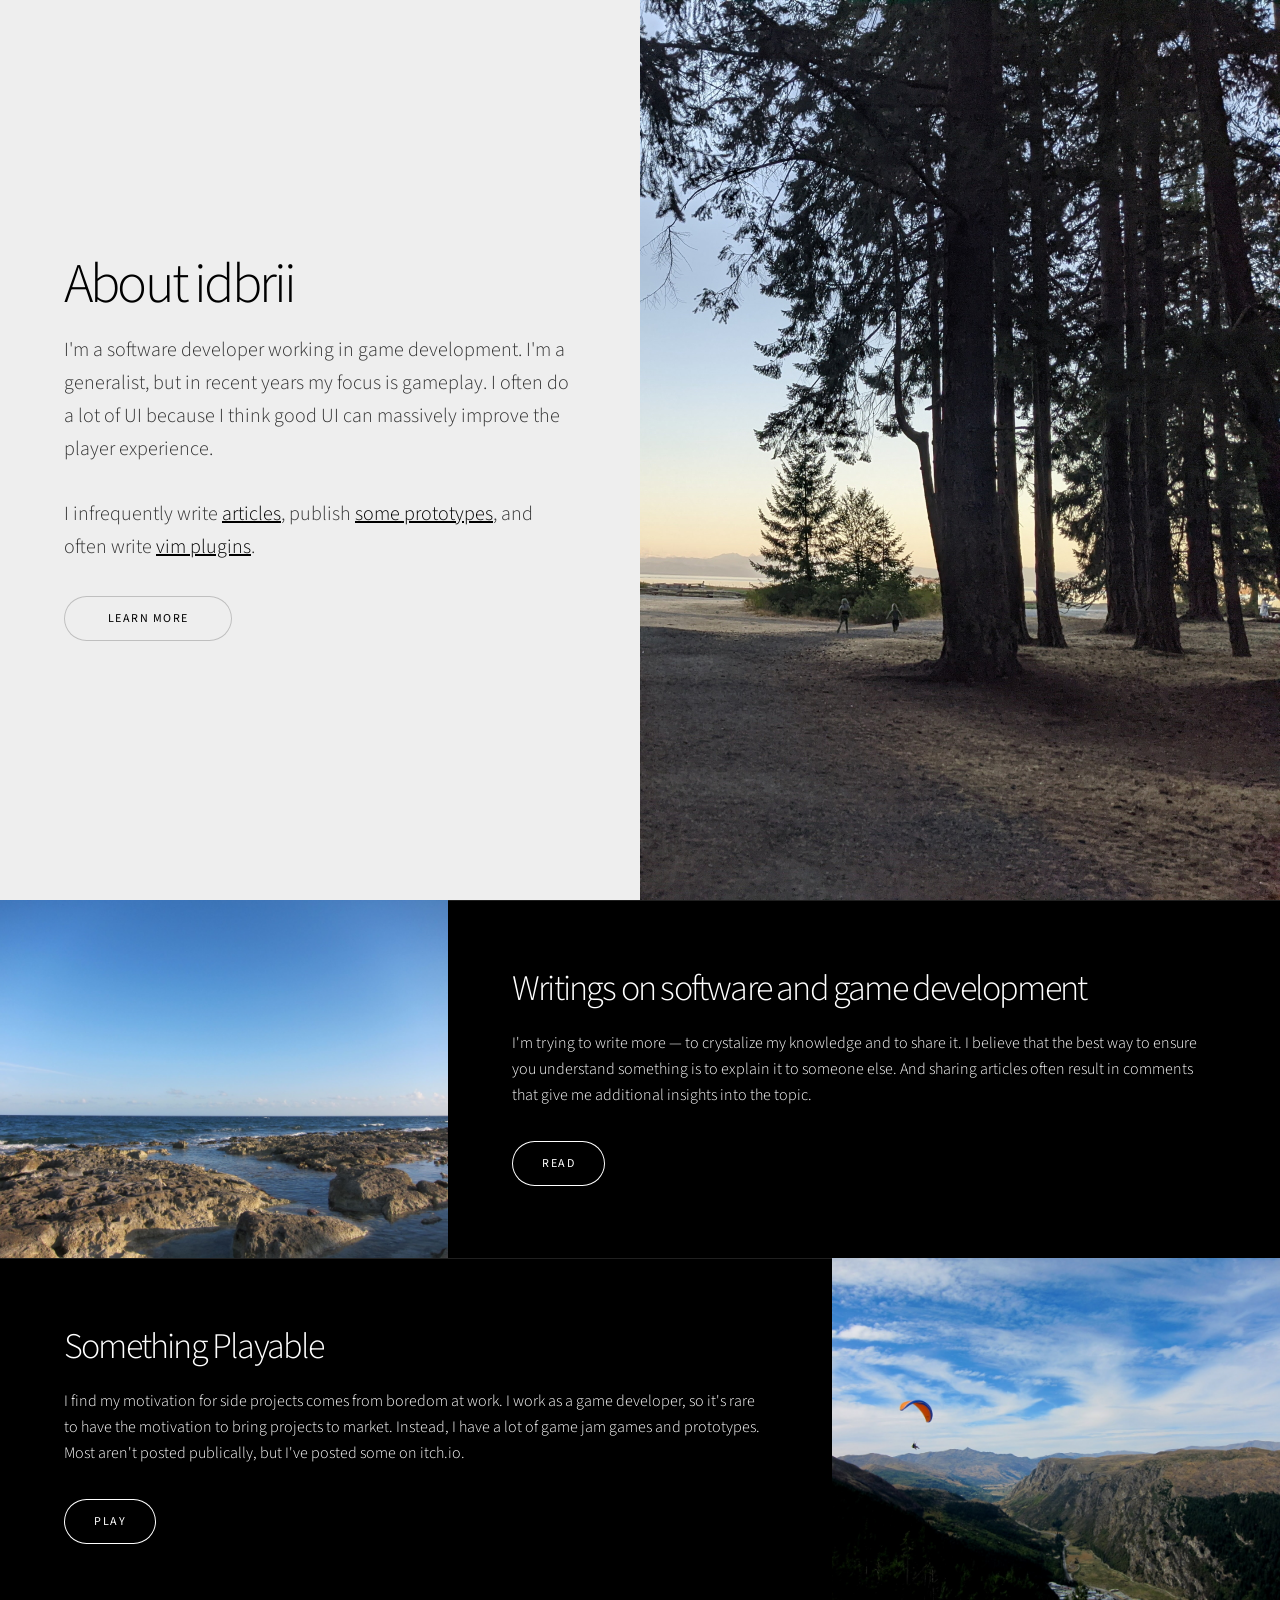
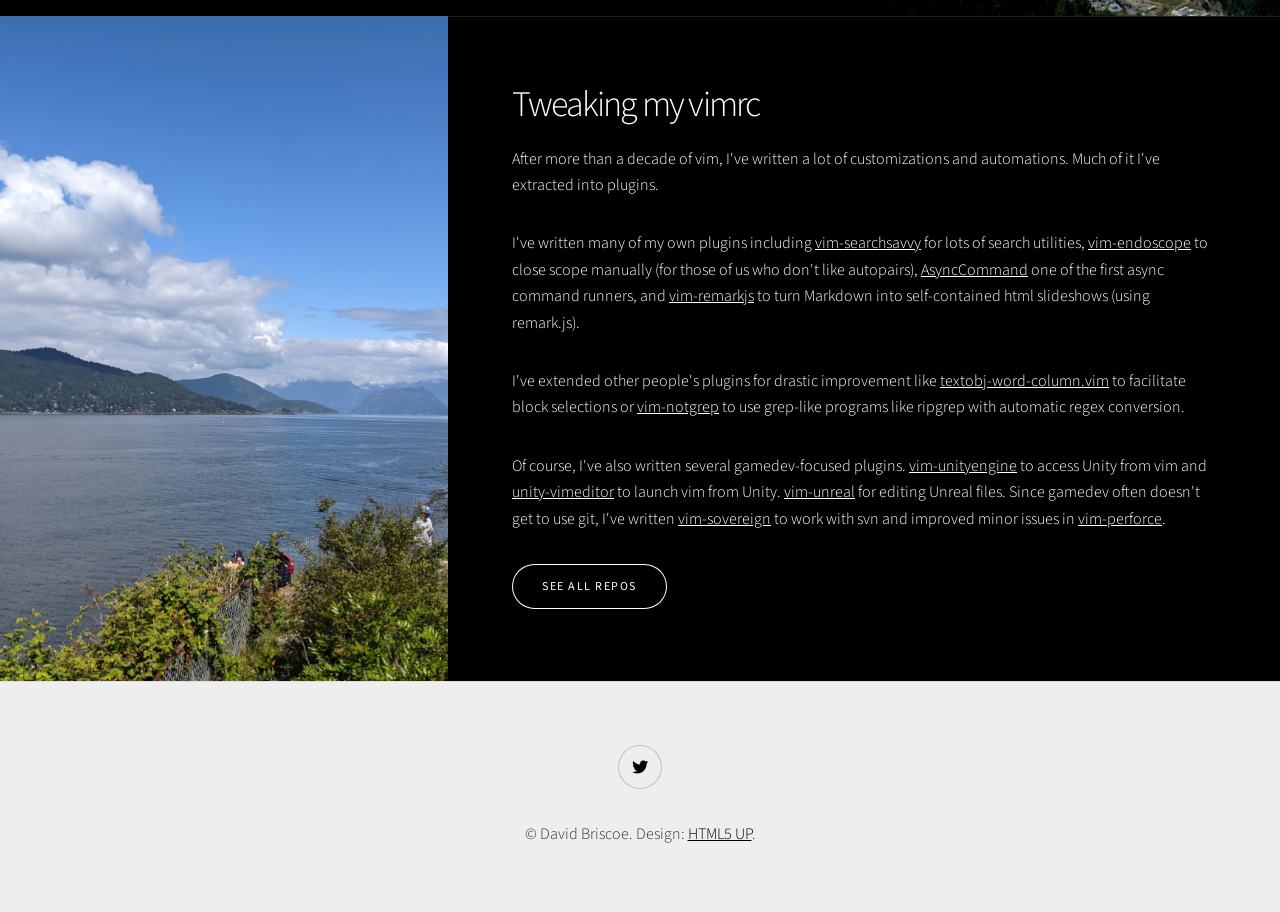
==== commit ea45011c: "Fix some grammar errors" ====
--- a/about/index.html
+++ b/about/index.html
@@ -25,13 +25,13 @@
 								I'm a software developer working in game
 								development. I'm a generalist, but in recent
 								years my focus is gameplay. I often do a lot of
-								UI because think good UI can massively improve
+								UI because I think good UI can massively improve
 								the player experience.
 							</p>
 							<p class="major">
-								I write <a href="#notes">a few articles</a>,
-								publish <a href="#games">a some prototypes</a>,
-								and write <a href="#vim">a lot of vim plugins</a>.</p>
+								I infrequently write <a href="#notes">articles</a>,
+								publish <a href="#games">some prototypes</a>,
+								and often write <a href="#vim">vim plugins</a>.</p>
 							<ul class="actions stacked">
 								<li><a href="#notes" class="button big wide smooth-scroll-middle">Learn More</a></li>
 							</ul>
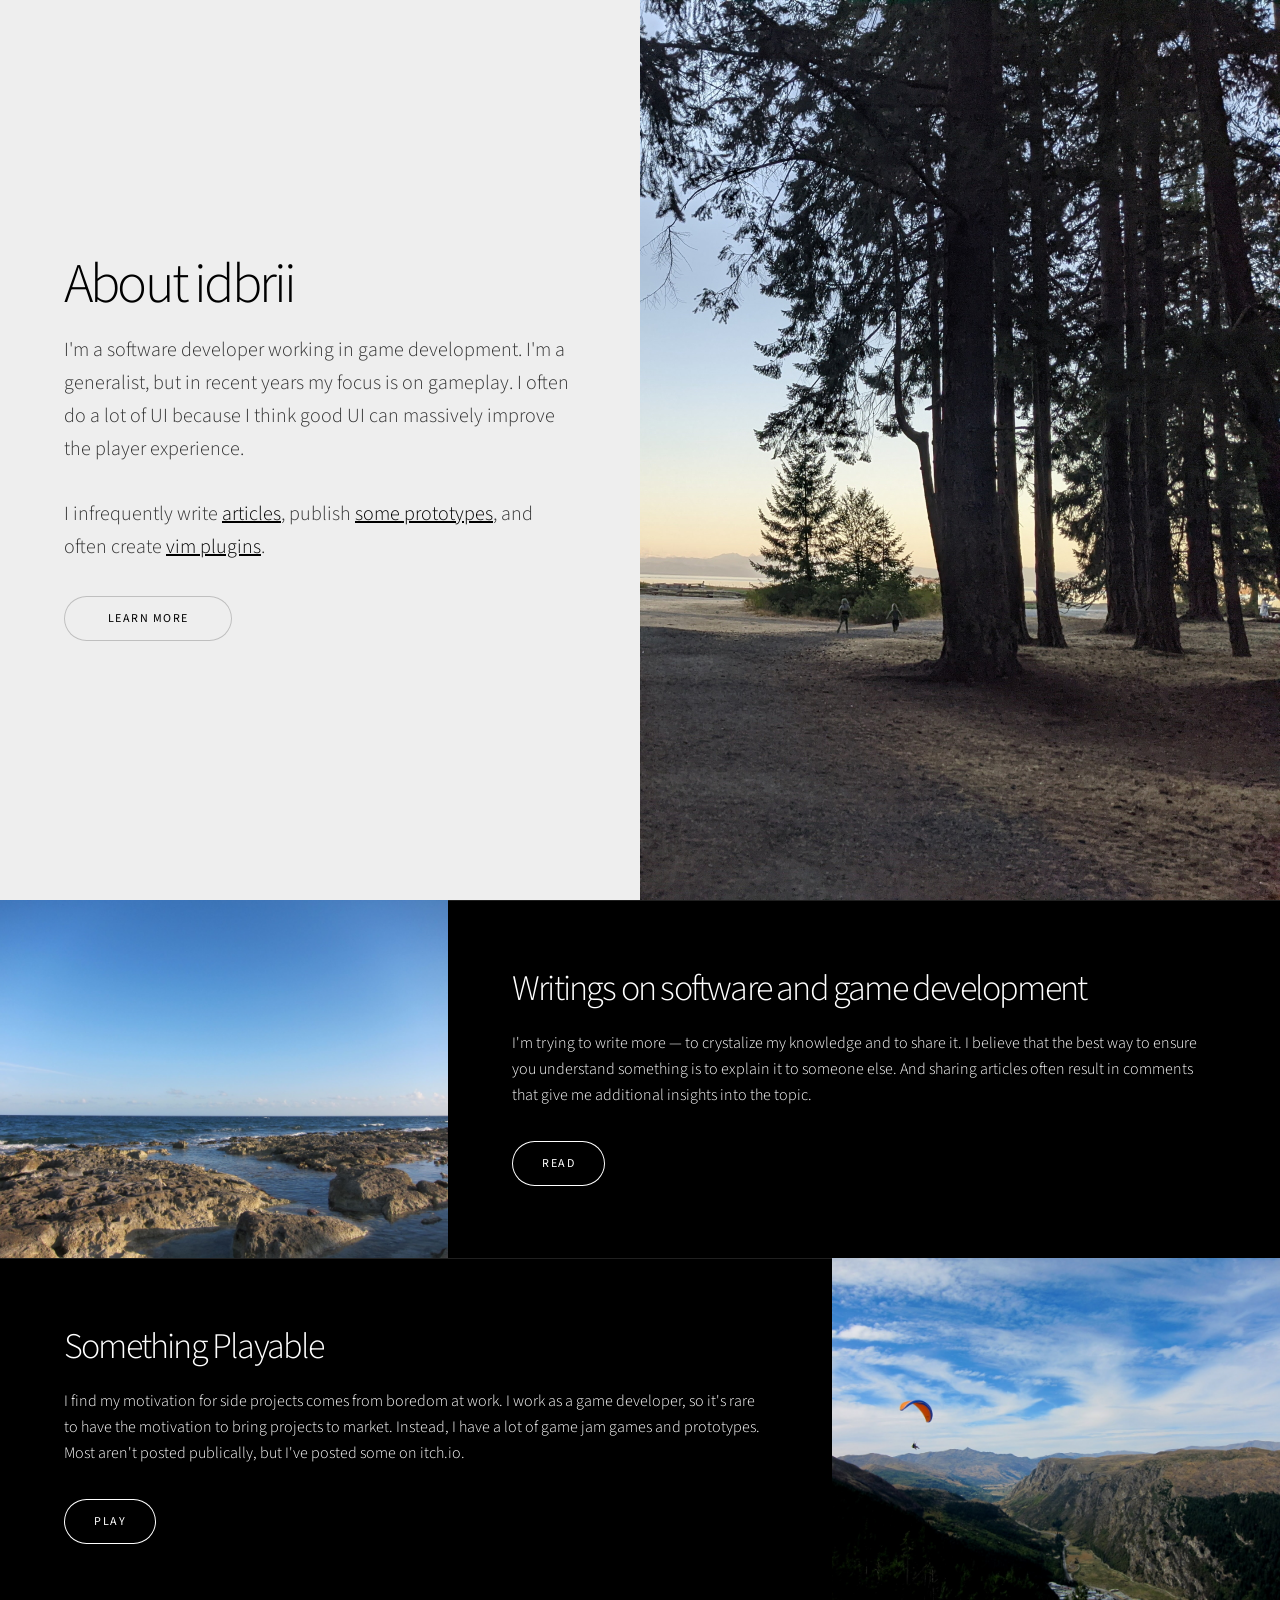
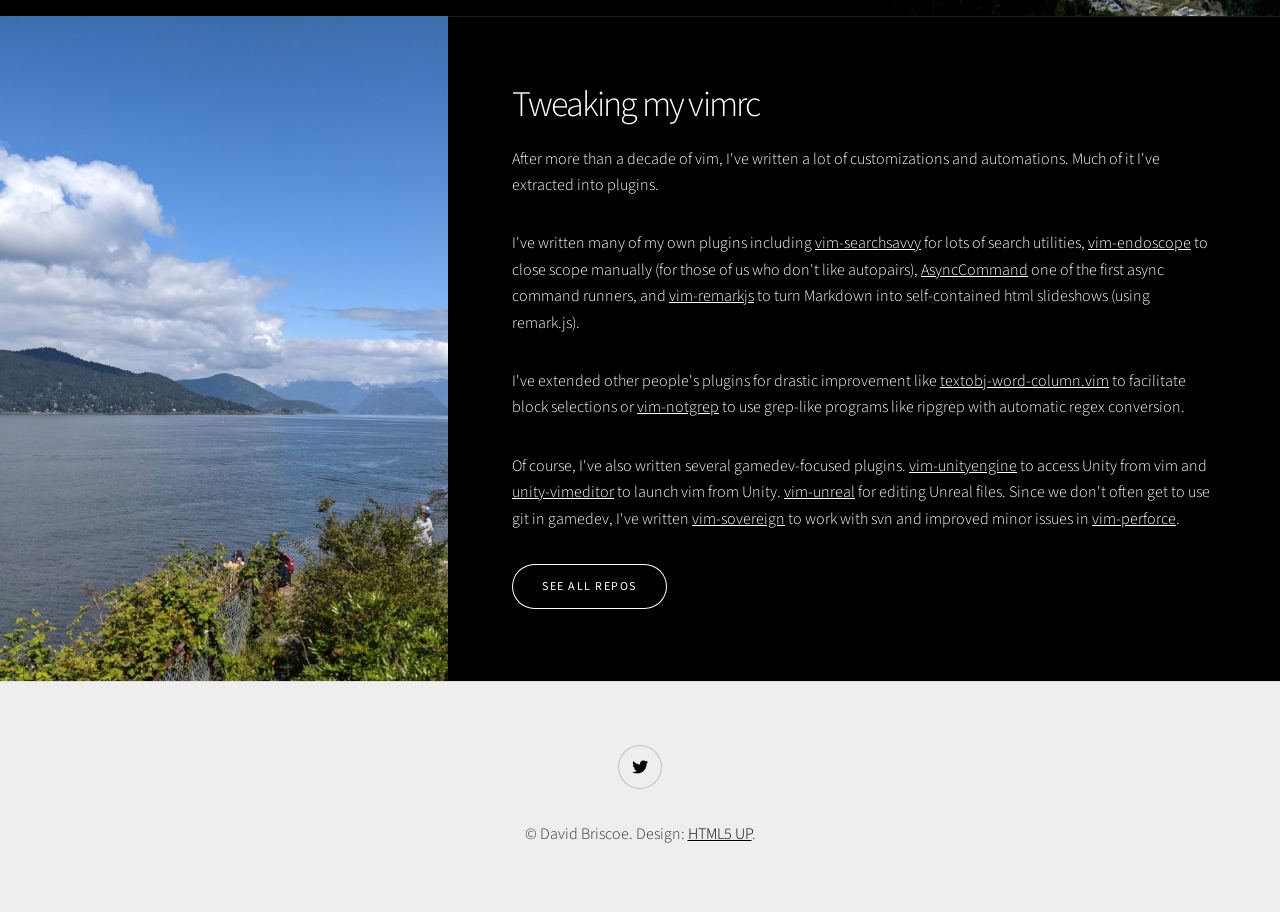
==== commit 7c7bd6d0: "More grammar fixed" ====
--- a/about/index.html
+++ b/about/index.html
@@ -24,14 +24,14 @@
 							<p class="major">
 								I'm a software developer working in game
 								development. I'm a generalist, but in recent
-								years my focus is gameplay. I often do a lot of
+								years my focus is on gameplay. I often do a lot of
 								UI because I think good UI can massively improve
 								the player experience.
 							</p>
 							<p class="major">
 								I infrequently write <a href="#notes">articles</a>,
 								publish <a href="#games">some prototypes</a>,
-								and often write <a href="#vim">vim plugins</a>.</p>
+								and often create <a href="#vim">vim plugins</a>.</p>
 							<ul class="actions stacked">
 								<li><a href="#notes" class="button big wide smooth-scroll-middle">Learn More</a></li>
 							</ul>
@@ -111,7 +111,7 @@
 								<a href="https://github.com/idbrii/vim-unityengine">vim-unityengine</a> to access Unity from vim and
 								<a href="https://github.com/idbrii/unity-vimeditor">unity-vimeditor</a> to launch vim from Unity.
 								<a href="https://github.com/idbrii/vim-unreal">vim-unreal</a> for editing Unreal files.
-								Since gamedev often doesn't get to use git, I've written
+								Since we don't often get to use git in gamedev, I've written
 								<a href="https://github.com/idbrii/vim-sovereign">vim-sovereign</a> to work with svn and improved minor issues in
 								<a href="https://github.com/idbrii/vim-perforce">vim-perforce</a>.
 							</p>
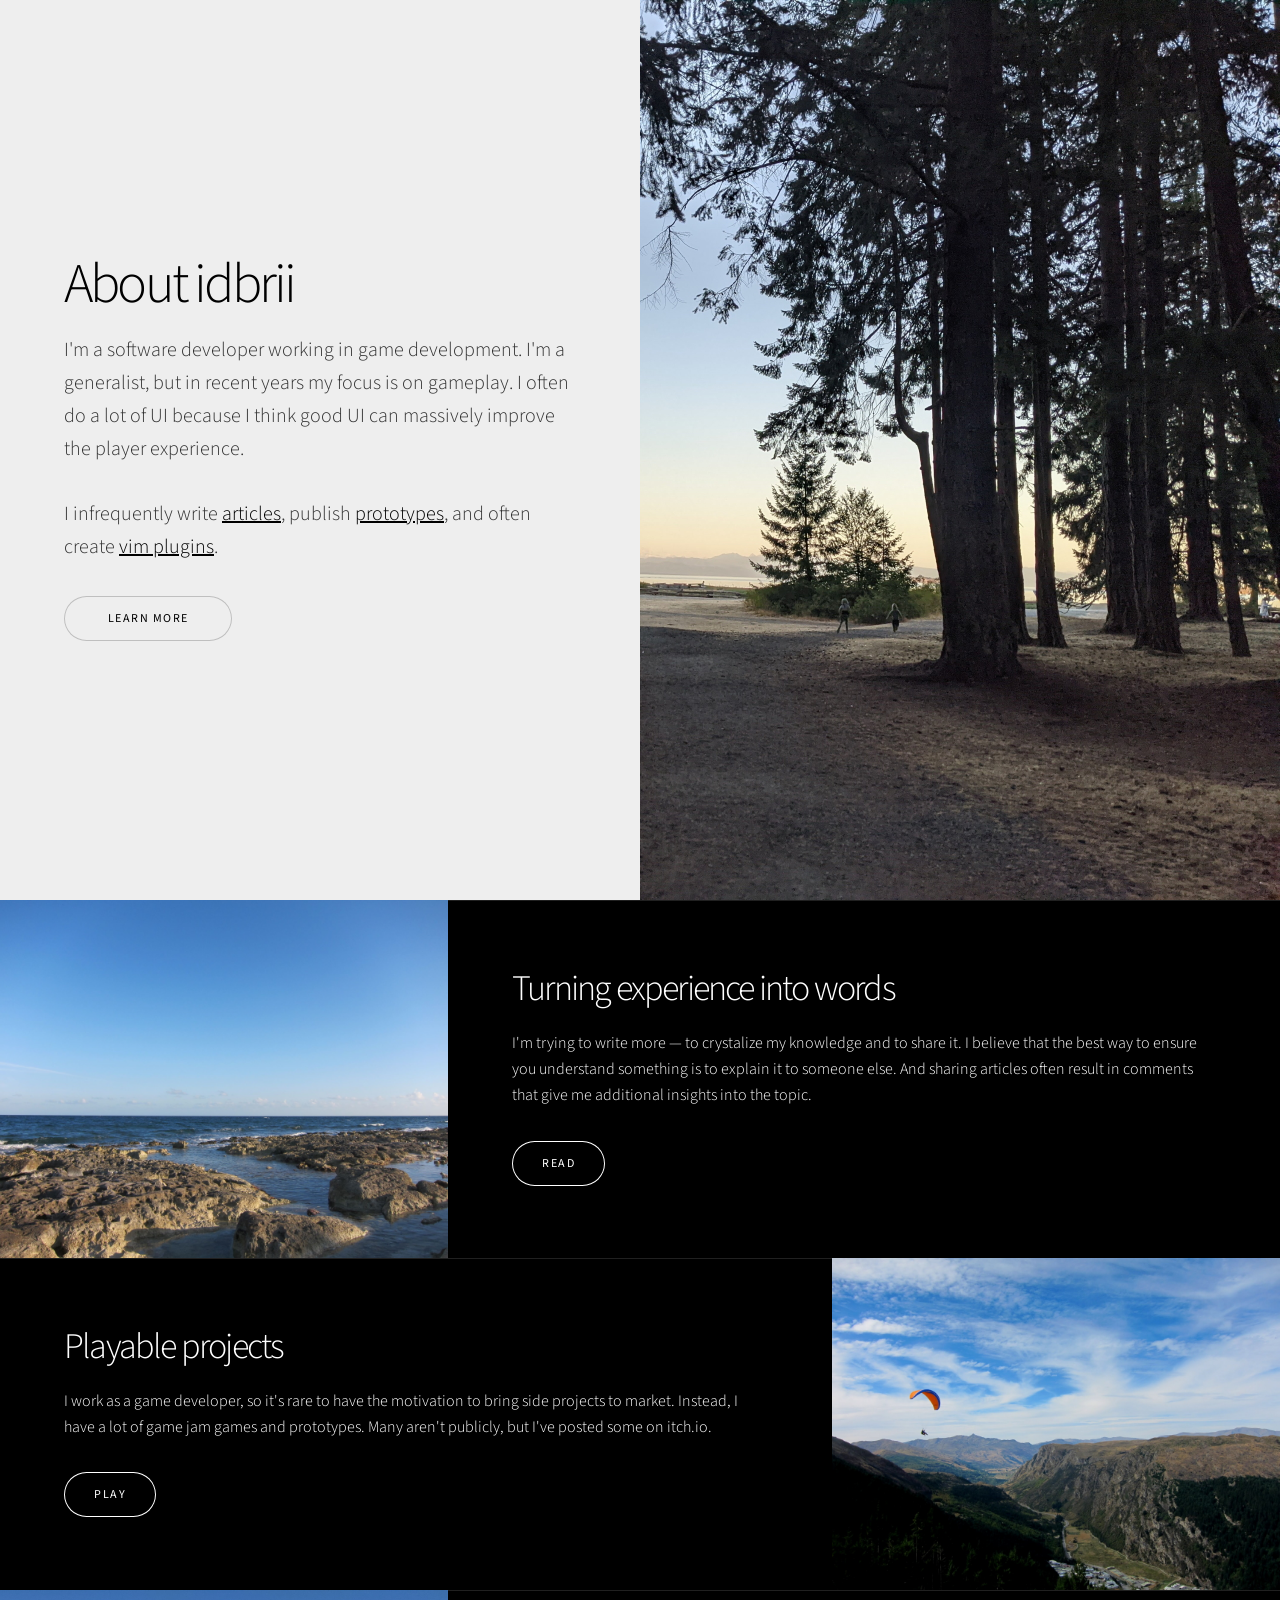
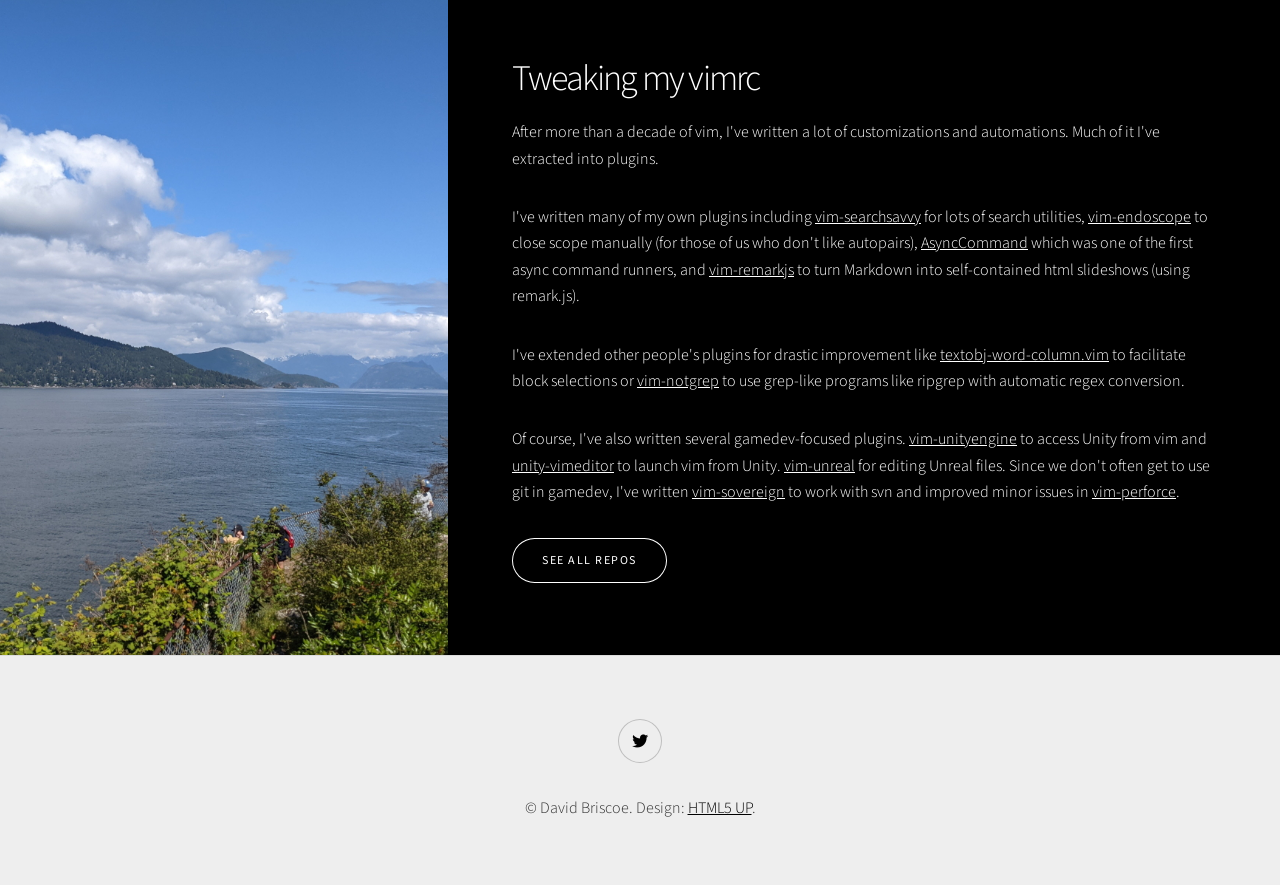
==== commit ab490666: "Redo titles and trim playable paragraph" ====
--- a/about/index.html
+++ b/about/index.html
@@ -30,7 +30,7 @@
 							</p>
 							<p class="major">
 								I infrequently write <a href="#notes">articles</a>,
-								publish <a href="#games">some prototypes</a>,
+								publish <a href="#games">prototypes</a>,
 								and often create <a href="#vim">vim plugins</a>.</p>
 							<ul class="actions stacked">
 								<li><a href="#notes" class="button big wide smooth-scroll-middle">Learn More</a></li>
@@ -44,7 +44,7 @@
 					<section class="spotlight style1 orient-right content-align-left image-position-center onscroll-image-fade-in invert"
 						id="notes">
 						<div class="content">
-							<h2>Writings on software and game development</h2>
+							<h2>Turning experience into words</h2>
 							<p>
 								I'm trying to write more — to crystalize my
 								knowledge and to share it. I believe that the
@@ -65,14 +65,13 @@
 					<section class="spotlight style1 orient-left content-align-left image-position-center onscroll-image-fade-in invert"
 						id="games">
 						<div class="content">
-							<h2>Something Playable</h2>
-							<p>
-								I find my motivation for side projects comes
-								from boredom at work. I work as a game
+							<h2>Playable projects</h2>
+							<p>
+								I work as a game
 								developer, so it's rare to have the motivation
-								to bring projects to market. Instead, I have a
-								lot of game jam games and prototypes. Most
-								aren't posted publically, but I've posted some
+								to bring side projects to market. Instead, I have a
+								lot of game jam games and prototypes. Many
+								aren't publicly, but I've posted some
 								on itch.io.
  							</p>
 							<ul class="actions stacked">
@@ -97,7 +96,7 @@
 								I've written many of my own plugins including
 								<a href="https://github.com/idbrii/vim-searchsavvy">vim-searchsavvy</a> for lots of search utilities,
 								<a href="https://github.com/idbrii/vim-endoscope">vim-endoscope</a> to close scope manually (for those of us who don't like autopairs),
-								<a href="https://github.com/idbrii/AsyncCommand">AsyncCommand</a> one of the first async command runners,
+								<a href="https://github.com/idbrii/AsyncCommand">AsyncCommand</a> which was one of the first async command runners,
 								and
 								<a href="https://github.com/idbrii/vim-remarkjs">vim-remarkjs</a> to turn Markdown into self-contained html slideshows (using remark.js).
 							</p>
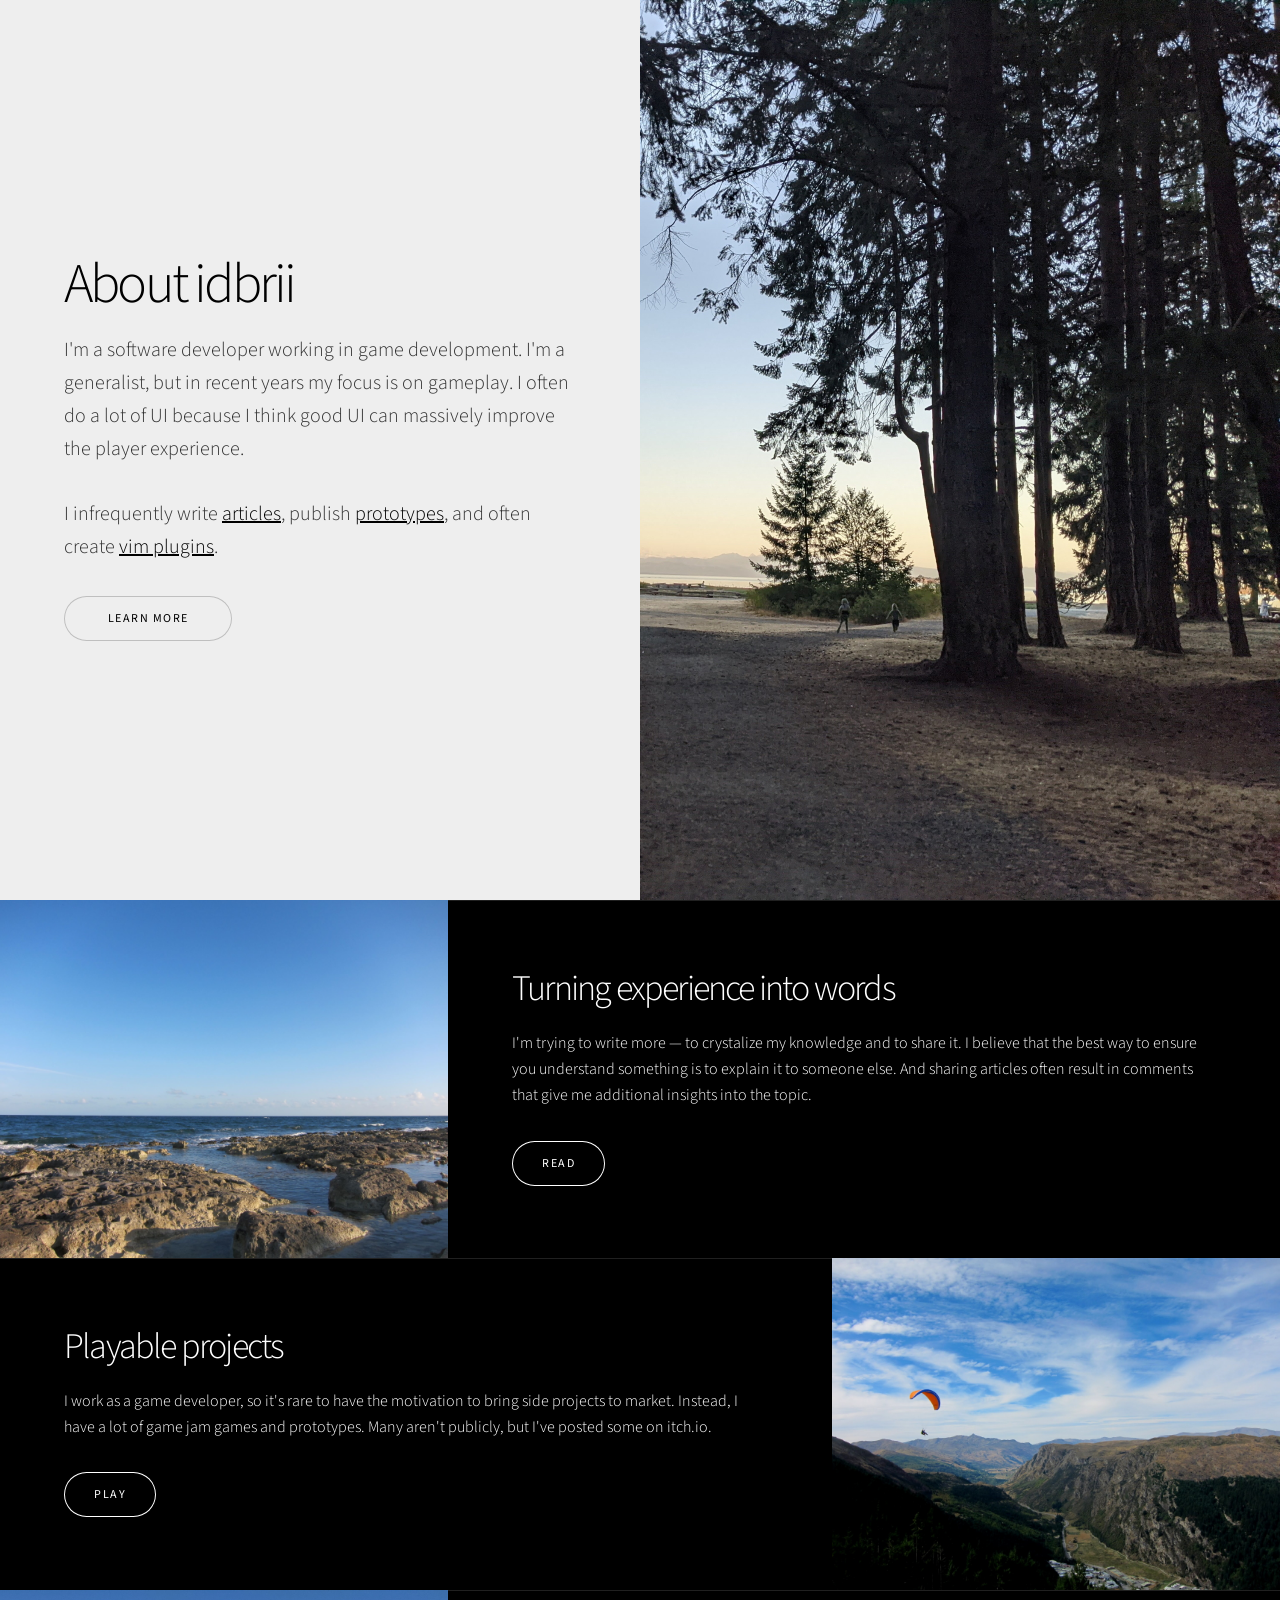
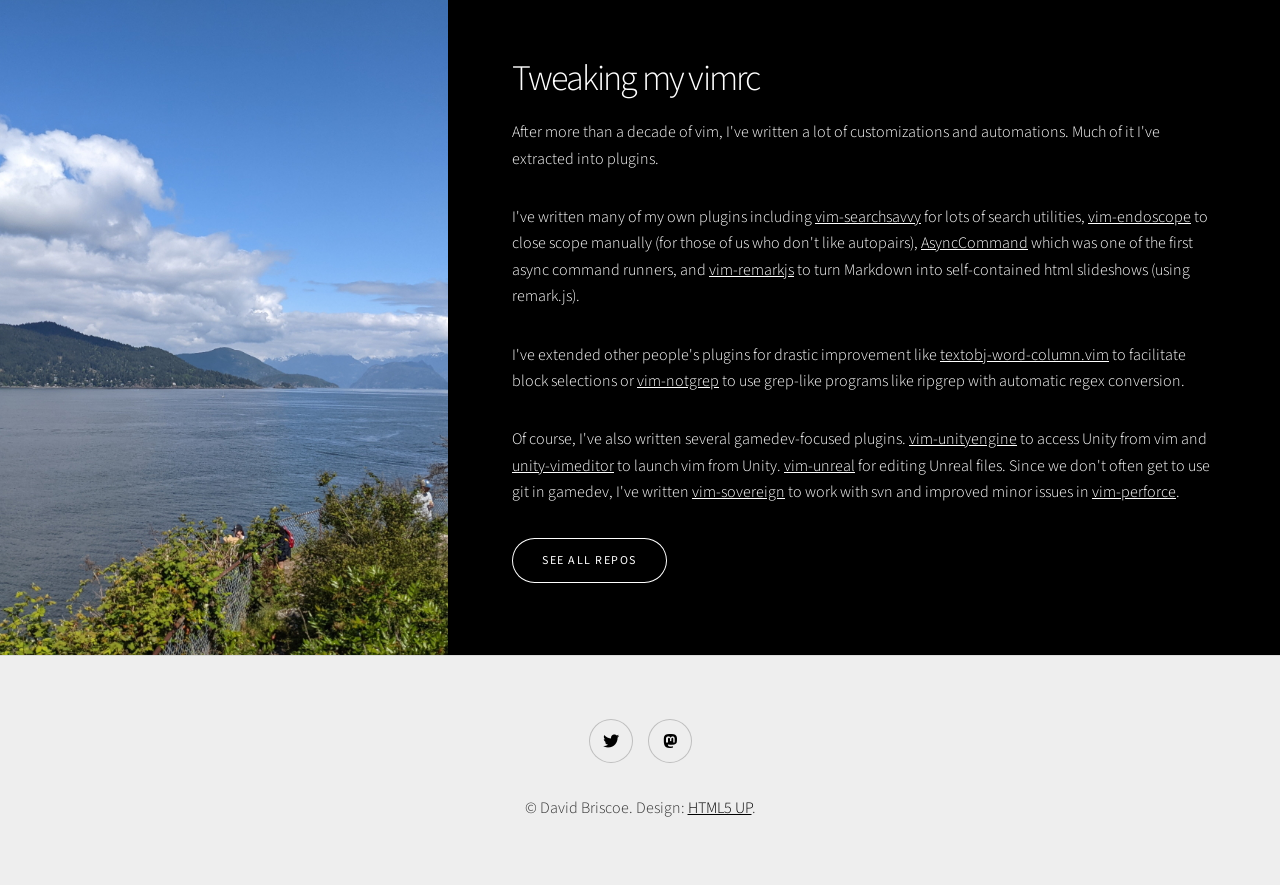
==== commit f8f3ea5f: "Add mastodon link; remove unused social links I doubt I'll ever add facebook or linked in, so just r" ====
--- a/about/index.html
+++ b/about/index.html
@@ -212,9 +212,7 @@
 						<div class="inner">
 							<ul class="icons">
 								<li><a href="https://twitter.com/idbrii" class="icon brands style2 fa-twitter"><span class="label">Twitter</span></a></li>
-								<!--~ <li><a href="#" class="icon brands style2 fa-facebook-f"><span class="label">Facebook</span></a></li> -->
-								<!--~ <li><a href="#" class="icon brands style2 fa-instagram"><span class="label">Instagram</span></a></li> -->
-								<!--~ <li><a href="#" class="icon brands style2 fa-linkedin-in"><span class="label">LinkedIn</span></a></li> -->
+								<li><a href="https://mastodon.gamedev.place/@idbrii" rel="me" class="icon brands style2 fa-mastodon"><span class="label">Mastodon</span></a></li>
 								<!--~ <li><a href="#" class="icon style2 fa-envelope"><span class="label">Email</span></a></li> -->
 							</ul>
 							<p>&copy; David Briscoe. Design: <a href="https://html5up.net">HTML5 UP</a>.</p>
